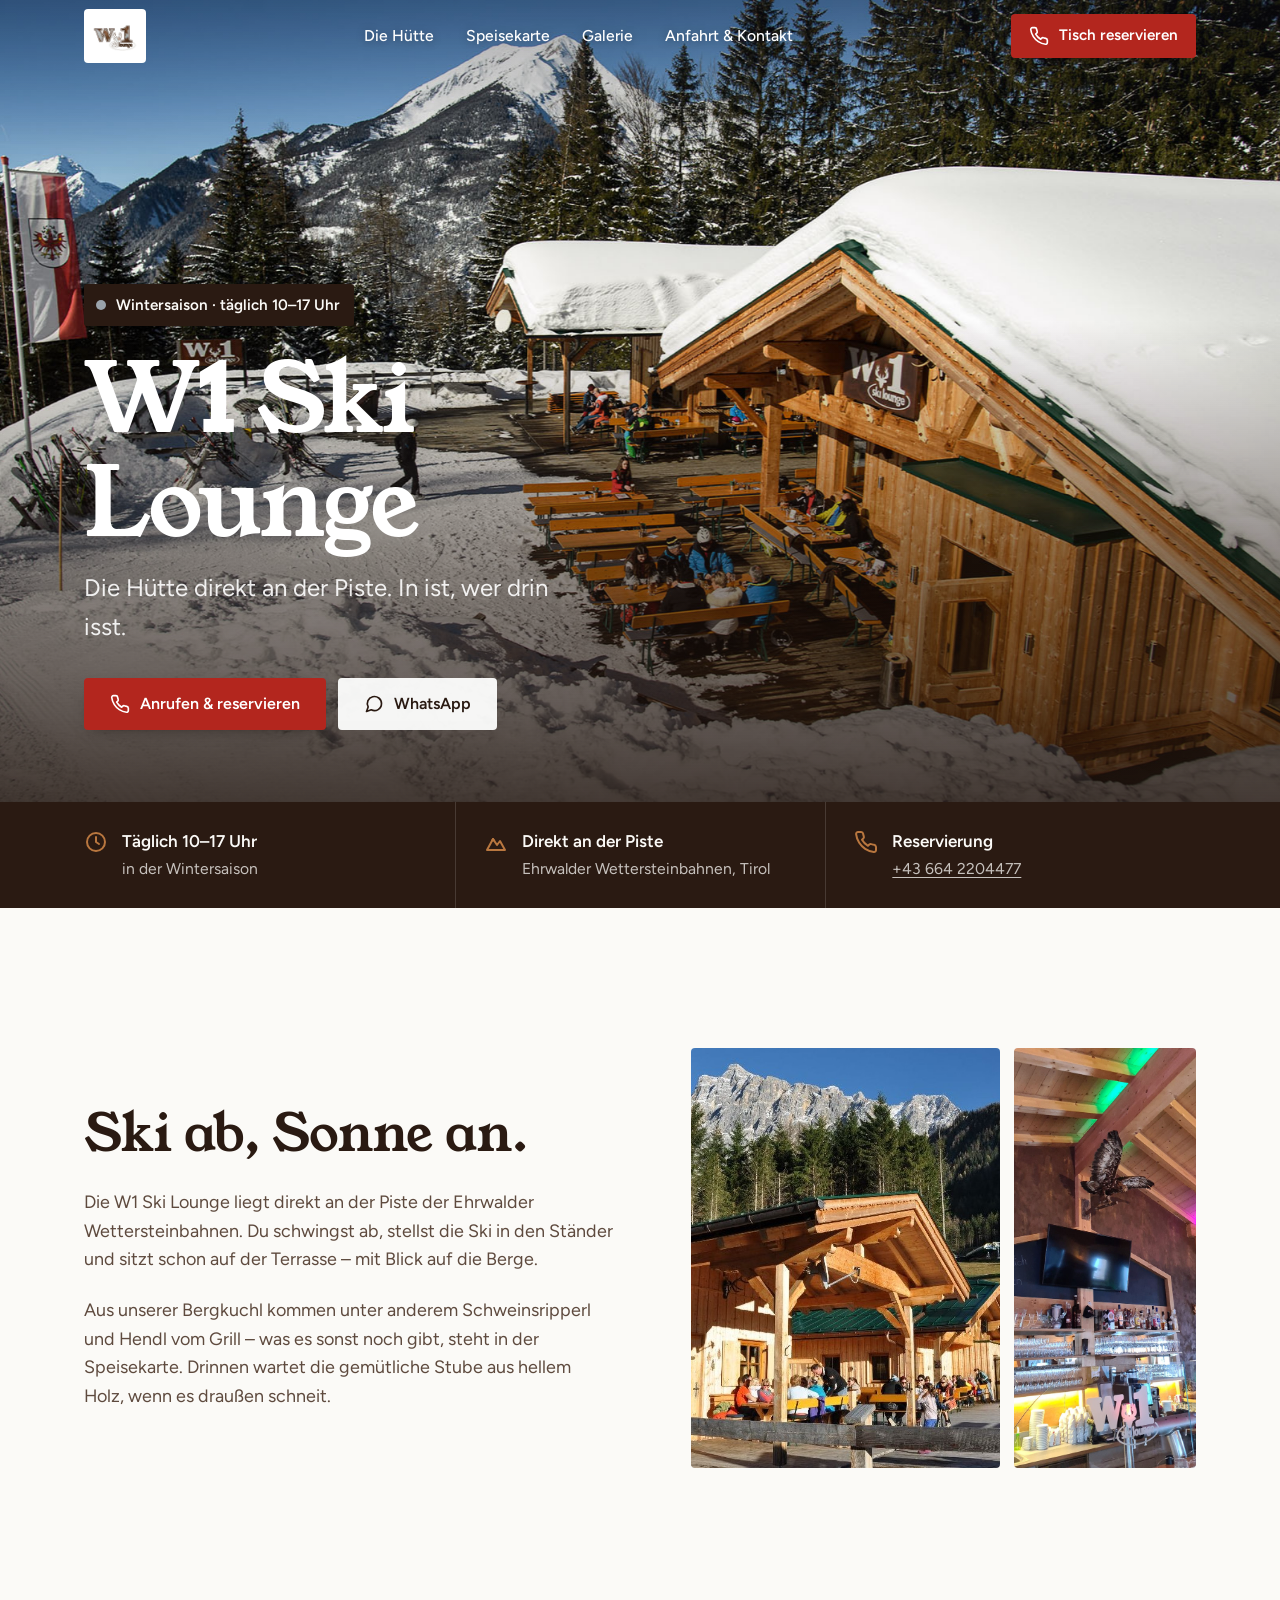
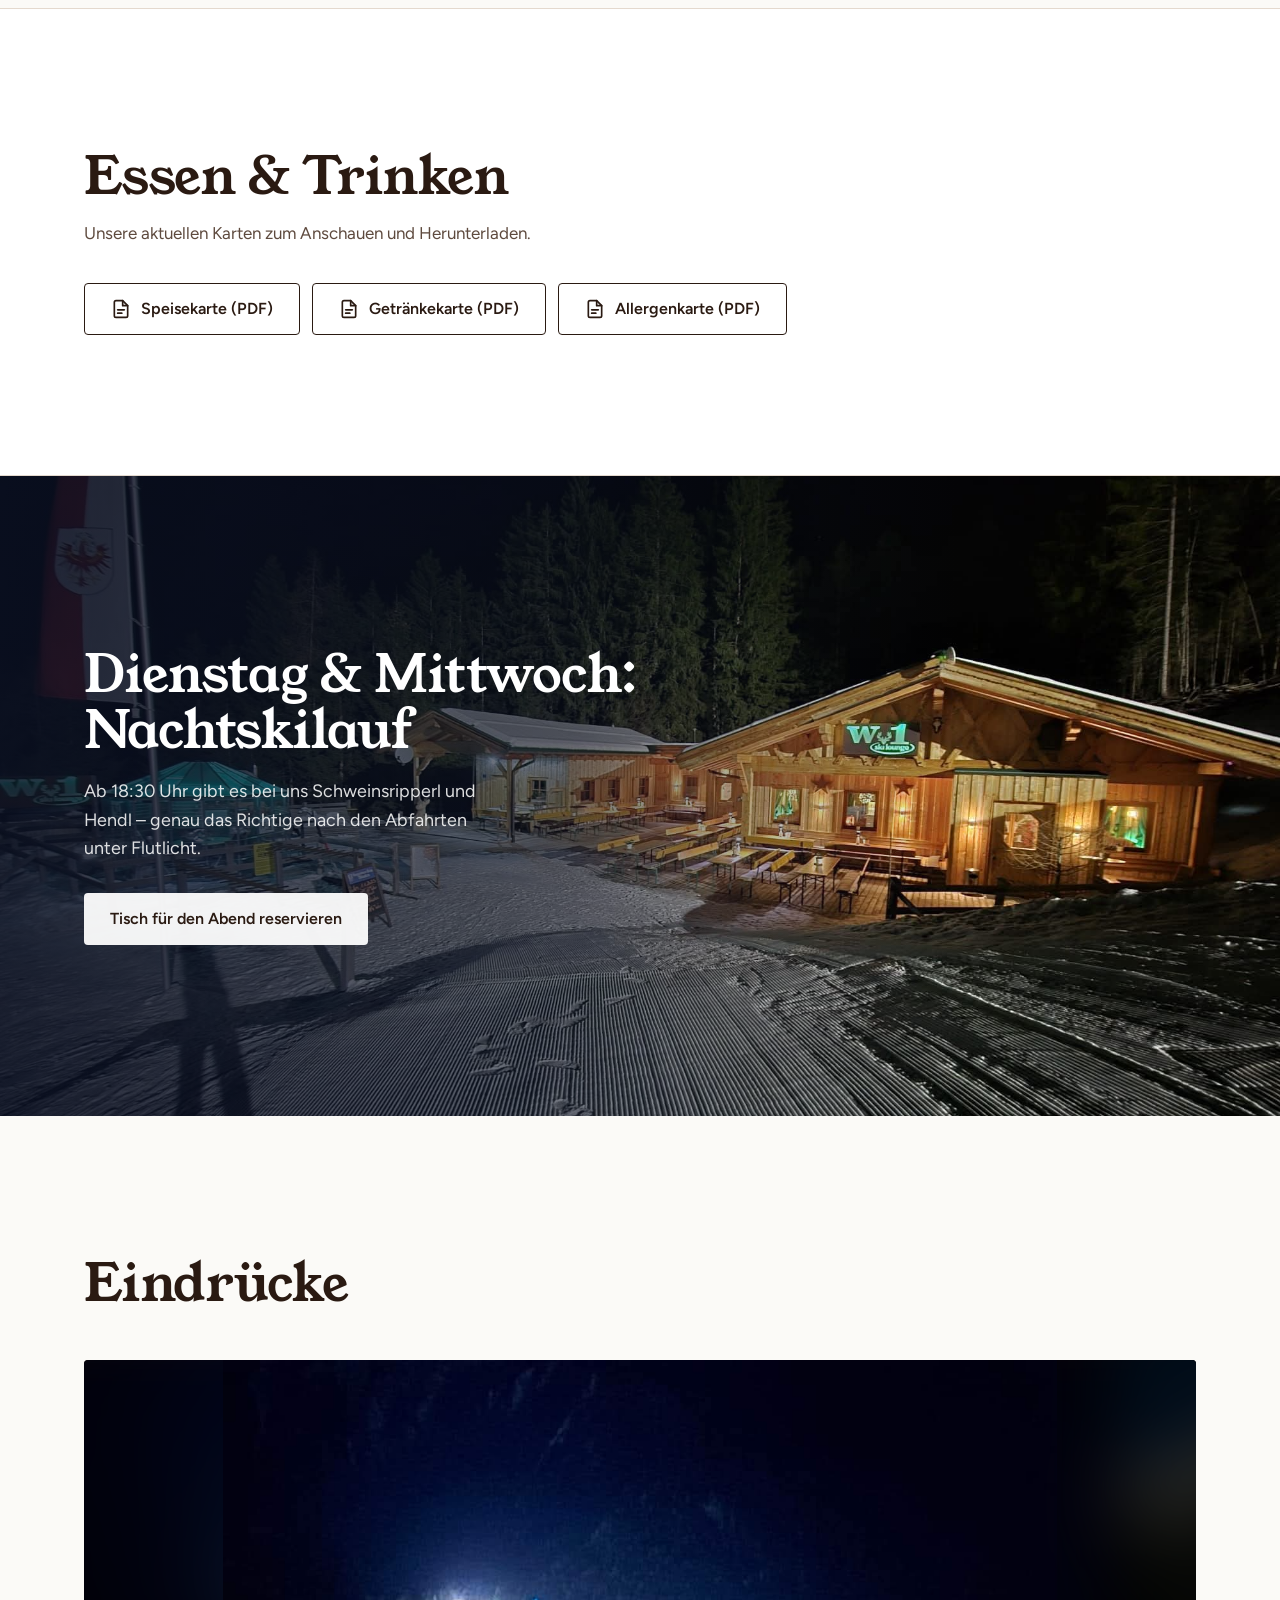
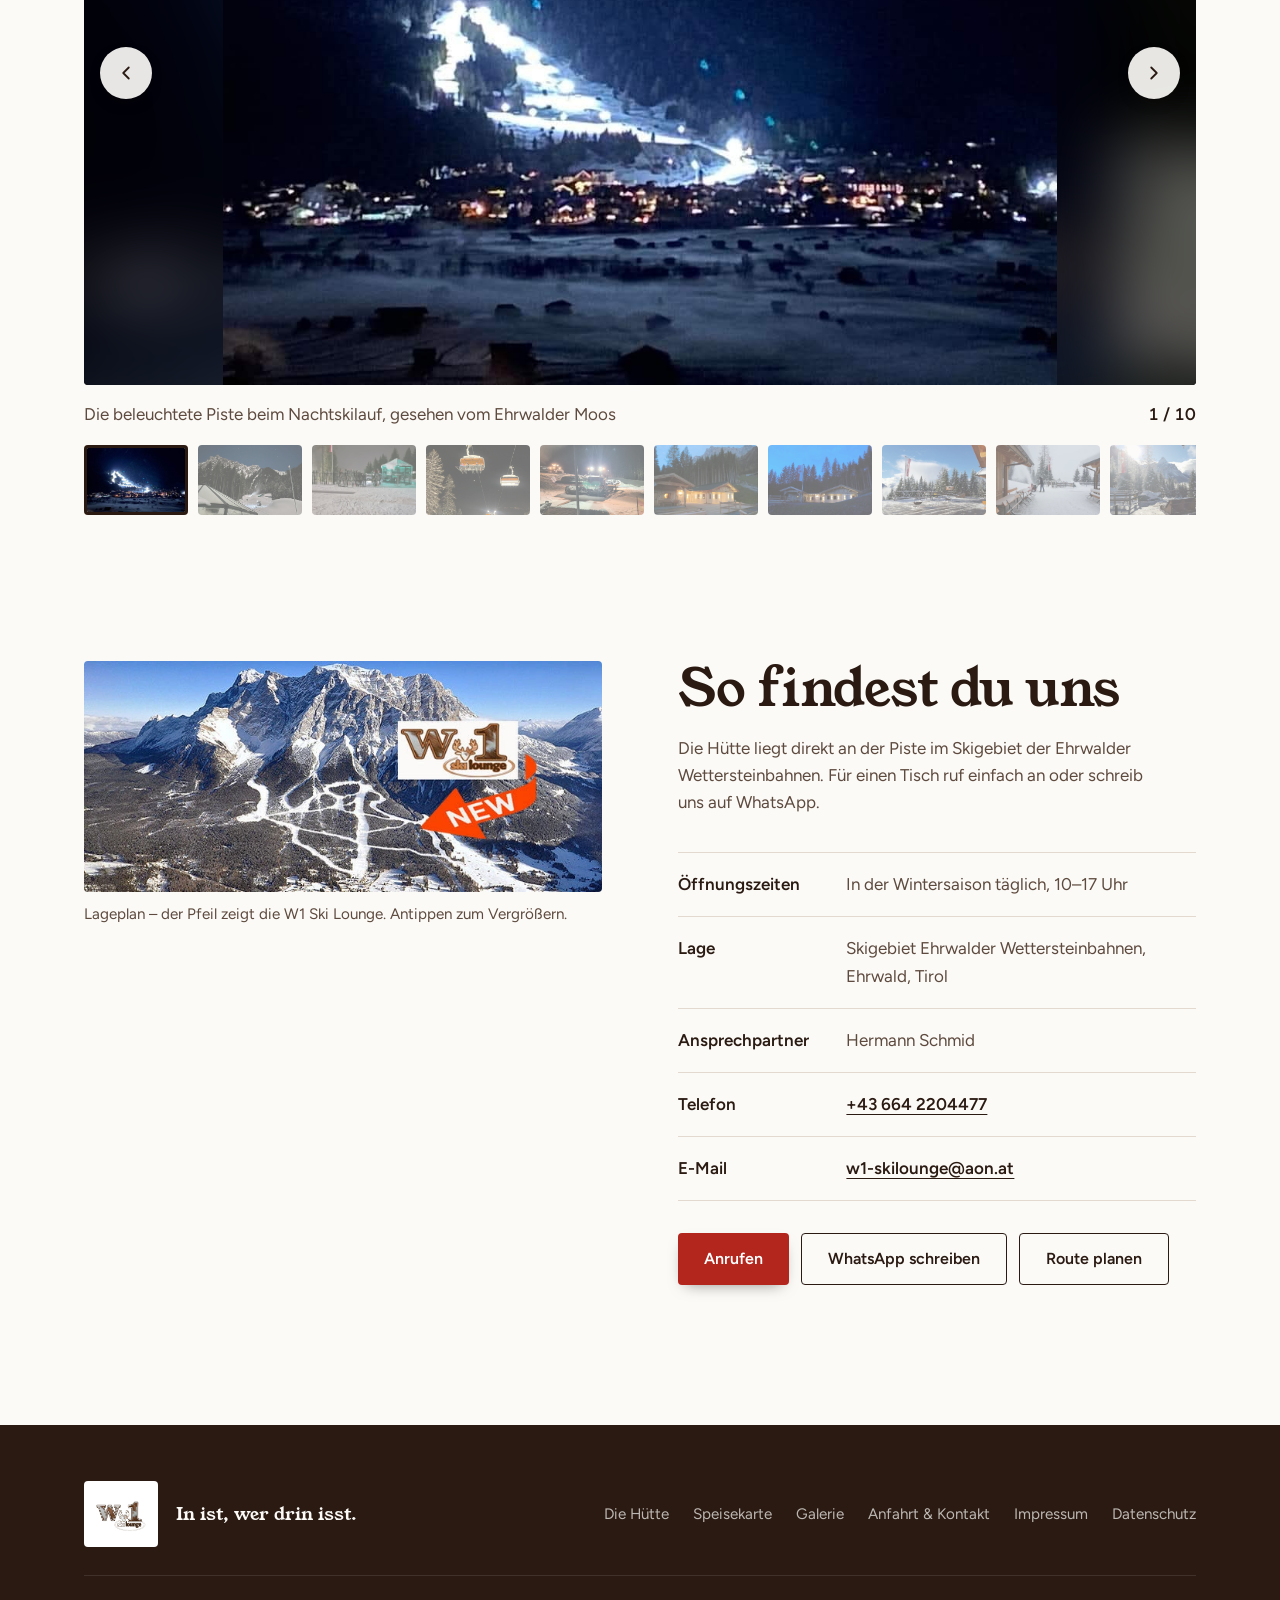
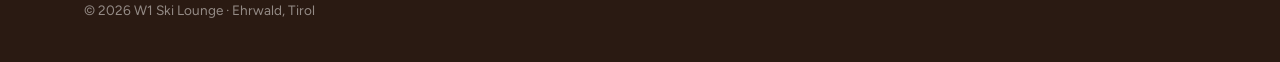
==== w1-website/index.html @ 82560c15 "Add files via upload" ====
<!DOCTYPE html>
<html lang="de">
<head>
  <meta charset="UTF-8" />
  <meta name="viewport" content="width=device-width, initial-scale=1.0" />
  <title>W1 Ski Lounge – die Hütte an der Piste</title>
  <link rel="stylesheet" href="fonts.css" />
  <meta name="description" content="W1 Ski Lounge an den Ehrwalder Wettersteinbahnen: Tiroler Hüttenküche direkt an der Piste. In der Wintersaison täglich 10–17 Uhr. Reservierung unter +43 664 2204477." />
  <meta name="theme-color" content="#2a1a12" />
  <link rel="canonical" href="https://w1-ehrwald.at/" />
  <meta property="og:type" content="website" />
  <meta property="og:url" content="https://w1-ehrwald.at/" />
  <meta property="og:title" content="W1 Ski Lounge – die Hütte an der Piste" />
  <meta property="og:description" content="Tiroler Hüttenküche direkt an der Piste der Ehrwalder Wettersteinbahnen. Reservierung: +43 664 2204477." />
  <meta property="og:image" content="https://w1-ehrwald.at/img/huette-piste.jpg" />


  <style>
    *, *::before, *::after { box-sizing: border-box; margin: 0; padding: 0; }

    :root {
      --snow:   #fbfaf7;
      --paper:  #ffffff;
      --ink:    #2a1a12;
      --ink-2:  #5e4a3e;
      --wood:   #b9773f;
      --wood-l: #ead9c6;
      --rule:   #e4d9ce;
      --red:    #b3261e;
      --red-d:  #8e1c16;
      --night:  #14213d;

      --serif: 'Young Serif', Georgia, serif;
      --sans:  'Figtree', system-ui, sans-serif;

      --gutter: clamp(20px, 5vw, 64px);
      --max: 1240px;
      --nav-h: 72px;
      --facts-h: 98px;
      --ease: cubic-bezier(0.16, 1, 0.3, 1);
    }

    html { scroll-behavior: smooth; scroll-padding-top: var(--nav-h); }
    @media (prefers-reduced-motion: reduce) { html { scroll-behavior: auto; } }

    body {
      font-family: var(--sans);
      font-size: 1.0625rem;
      line-height: 1.6;
      color: var(--ink);
      background: var(--snow);
      -webkit-font-smoothing: antialiased;
    }

    ::selection { background: var(--wood-l); color: var(--ink); }
    :focus-visible { outline: 3px solid var(--wood); outline-offset: 3px; border-radius: 2px; }
    html { scrollbar-color: var(--wood) var(--snow); }
    img { display: block; max-width: 100%; }
    a { color: inherit; text-underline-offset: 0.22em; text-decoration-thickness: 1px; }

    .wrap { max-width: var(--max); margin: 0 auto; padding: 0 var(--gutter); }

    h1, h2, h3 { font-family: var(--serif); font-weight: 400; line-height: 1.08; text-wrap: balance; }
    h2 { font-size: clamp(2rem, 4.4vw, 3.25rem); letter-spacing: -0.01em; }
    h3 { font-size: 1.35rem; }

    .one { font-family: "Arvo", var(--serif); font-weight: 700; letter-spacing: -0.02em; }

    /* ── Buttons ── */
    .btn {
      display: inline-flex; align-items: center; justify-content: center; gap: 10px;
      min-height: 52px; padding: 0 26px;
      font: 600 1rem/1 var(--sans);
      text-decoration: none; border-radius: 4px;
      transition: background-color .2s, color .2s, box-shadow .2s, transform .2s var(--ease);
    }
    .btn svg { width: 20px; height: 20px; flex-shrink: 0; }
    .btn:active { transform: translateY(1px); }
    .btn-red { background: var(--red); color: #fff; box-shadow: 0 6px 16px -8px rgba(20, 12, 8, .55); }
    .btn-red:hover { background: var(--red-d); }
    .btn-light { background: rgba(255,255,255,.94); color: var(--ink); }
    .btn-light:hover { background: #fff; }
    .btn-line { border: 1.5px solid var(--ink); color: var(--ink); }
    .btn-line:hover { background: var(--ink); color: var(--snow); }

    /* ── Nav ── */
    .nav {
      position: fixed; inset: 0 0 auto 0; z-index: 50;
      height: var(--nav-h);
      display: flex; align-items: center;
      transition: background-color .3s, box-shadow .3s;
    }
    .nav .wrap { width: 100%; display: flex; align-items: center; justify-content: space-between; gap: 24px; }
    .nav-logo { display: flex; align-items: center; background: #fff; border-radius: 4px; padding: 4px 8px; }
    .nav-logo img { height: 46px; width: auto; }
    .nav-links { display: flex; gap: 32px; list-style: none; }
    .nav-links a {
      color: #fff; text-decoration: none; font-weight: 500; font-size: .98rem;
      text-shadow: 0 1px 8px rgba(0,0,0,.35);
    }
    .nav-links a:hover { text-decoration: underline; }
    .nav .btn { min-height: 44px; padding: 0 18px; font-size: .95rem; }
    .nav.solid { background: var(--snow); box-shadow: 0 1px 0 var(--rule), 0 6px 20px -14px rgba(42,26,18,.35); }
    .nav.solid .nav-links a { color: var(--ink); text-shadow: none; }
    .nav.menu-open { background: var(--snow); }

    .nav-toggle {
      display: none; min-height: 44px; padding: 0 16px; border-radius: 4px;
      font: 600 .95rem/1 var(--sans); cursor: pointer;
      background: var(--snow); color: var(--ink); border: 1.5px solid var(--ink);
    }
    .nav-panel {
      position: fixed; inset: var(--nav-h) 0 auto 0; z-index: 49;
      background: var(--snow); box-shadow: 0 1px 0 var(--rule), 0 16px 30px -18px rgba(42,26,18,.4);
    }
    .nav-panel[hidden] { display: none; }
    .nav-panel ul { list-style: none; padding: 8px var(--gutter) 16px; }
    .nav-panel a { display: block; padding: 14px 0; border-bottom: 1px solid var(--rule); font-family: var(--serif); font-size: 1.35rem; text-decoration: none; }
    .nav-panel li:last-child a { border-bottom: 0; }

    /* ── Hero ── */
    .hero {
      position: relative; min-height: calc(100svh - var(--facts-h));
      display: flex; align-items: flex-end;
      color: #fff; overflow: hidden; background: #3a3530;
      padding-top: calc(var(--nav-h) + 32px);
    }
    .hero-img {
      position: absolute; inset: 0; width: 100%; height: 100%;
      object-fit: cover; object-position: 62% 40%;
      animation: settle 2.4s var(--ease) both;
    }
    @keyframes settle { from { transform: scale(1.06); } to { transform: scale(1); } }
    .hero::after {
      content: ""; position: absolute; inset: 0; z-index: 1;
      background: linear-gradient(to top, rgba(28,16,10,.82) 0%, rgba(28,16,10,.45) 32%, rgba(28,16,10,0) 60%),
                  linear-gradient(to bottom, rgba(20,20,30,.35), rgba(20,20,30,0) 22%);
    }
    .hero-body { position: relative; z-index: 2; width: 100%; padding-bottom: clamp(40px, 8vh, 88px); }
    .status {
      display: inline-flex; align-items: center; gap: 10px;
      padding: 9px 14px 9px 12px; border-radius: 3px;
      background: var(--ink); color: var(--snow);
      font-weight: 600; font-size: .95rem; margin-bottom: 22px;
    }
    .status .dot { width: 10px; height: 10px; border-radius: 50%; background: #9aa3ab; }
    .status.open .dot { background: #4ad07a; box-shadow: 0 0 0 4px rgba(74,208,122,.25); }
    .hero h1 { font-size: clamp(3.2rem, 9.5vw, 6rem); letter-spacing: -0.02em; max-width: 11ch; }
    .hero-claim { font-size: clamp(1.15rem, 2.2vw, 1.5rem); margin-top: 14px; color: rgba(255,255,255,.9); max-width: 34ch; }
    .hero-actions { display: flex; flex-wrap: wrap; gap: 12px; margin-top: 32px; }

    /* ── Fakten-Leiste ── */
    .facts { background: var(--ink); color: var(--snow); }
    .facts .wrap { display: grid; grid-template-columns: repeat(3, 1fr); }
    .fact { padding: 26px 28px 26px 0; display: flex; gap: 14px; align-items: flex-start; }
    .fact + .fact { padding-left: 28px; border-left: 1px solid rgba(255,255,255,.14); }
    .fact svg { width: 24px; height: 24px; flex-shrink: 0; margin-top: 2px; color: var(--wood); }
    .fact strong { display: block; font-weight: 600; }
    .fact span, .fact a { color: rgba(251,250,247,.75); font-size: .98rem; }
    .fact a:hover { color: #fff; }

    /* ── Sections ── */
    section.block { padding: clamp(80px, 11vw, 140px) 0; }

    .intro { display: grid; grid-template-columns: 1.05fr 1fr; gap: clamp(40px, 6vw, 96px); align-items: center; }
    .intro-text p { margin-top: 22px; color: var(--ink-2); max-width: 52ch; font-size: 1.12rem; }
    .intro-text p:first-of-type { margin-top: 26px; }
    .intro-photos { display: grid; grid-template-columns: 1.7fr 1fr; gap: 14px; }
    .intro-photos img { width: 100%; height: 100%; aspect-ratio: auto; min-height: 420px; object-fit: cover; border-radius: 4px; }

    /* ── Speisekarte ── */
    .menu { background: var(--paper); border-block: 1px solid var(--rule); }
    .menu-head { display: flex; justify-content: space-between; align-items: end; gap: 32px; flex-wrap: wrap; }
    .menu-head p { color: var(--ink-2); max-width: 46ch; margin-top: 14px;  text-wrap: pretty; }
    .menu-cards { list-style: none; display: flex; flex-wrap: wrap; gap: 12px; margin-top: 36px; }

    /* ── Abend-Band ── */
    .evening { position: relative; color: #fff; background: var(--night); overflow: hidden; }
    .evening img { position: absolute; inset: 0; width: 100%; height: 100%; object-fit: cover; object-position: 70% 42%; }
    .evening::after { content: ""; position: absolute; inset: 0; background: linear-gradient(90deg, rgba(10,16,34,.86) 0%, rgba(10,16,34,.55) 45%, rgba(10,16,34,0) 75%); }
    .evening .wrap { position: relative; z-index: 2; min-height: min(78vh, 640px); display: flex; flex-direction: column; justify-content: center; }
    .evening h2 { max-width: 18ch; }
    .evening p { margin-top: 18px; max-width: 38ch; color: rgba(255,255,255,.86); font-size: 1.12rem; }
    .evening .btn { margin-top: 30px; align-self: flex-start; }

    /* ── Galerie: Bildbetrachter zum Durchschauen ── */
    .viewer { margin-top: 48px; }
    .v-stage {
      position: relative; background: var(--ink); border-radius: 4px; overflow: hidden;
      aspect-ratio: 16 / 9;
    }
    .v-track {
      display: flex; height: 100%; overflow-x: auto; overflow-y: hidden;
      scroll-snap-type: x mandatory; scrollbar-width: none;
      overscroll-behavior-x: contain;
    }
    .v-track::-webkit-scrollbar { display: none; }
    .v-slide { flex: 0 0 100%; height: 100%; scroll-snap-align: center; position: relative; }
    .v-slide button { display: block; width: 100%; height: 100%; border: 0; padding: 0; background: none; cursor: zoom-in; }
    .v-slide img { width: 100%; height: 100%; object-fit: contain; }
    .v-slide .v-fill { position: absolute; inset: 0; width: 100%; height: 100%; object-fit: cover; filter: blur(28px) brightness(.55); transform: scale(1.15); }
    .v-slide button img { position: relative; }
    .v-nav {
      position: absolute; top: 50%; transform: translateY(-50%); z-index: 2;
      width: 52px; height: 52px; border-radius: 50%; border: 0; cursor: pointer;
      display: grid; place-items: center; background: rgba(251,250,247,.92); color: var(--ink);
      box-shadow: 0 6px 16px -8px rgba(20,12,8,.55); transition: background-color .2s, opacity .2s;
    }
    .v-nav:hover { background: #fff; }
    .v-nav svg { width: 22px; height: 22px; }
    .v-prev { left: 16px; } .v-next { right: 16px; }
    .v-bar { display: flex; justify-content: space-between; align-items: baseline; gap: 20px; margin-top: 16px; }
    .v-cap { color: var(--ink-2); }
    .v-count { font-weight: 600; font-variant-numeric: tabular-nums; white-space: nowrap; }
    .v-thumbs {
      display: flex; gap: 10px; margin-top: 16px; overflow-x: auto; padding-bottom: 6px;
      scroll-snap-type: x proximity; scrollbar-width: thin;
    }
    .v-thumbs button {
      flex: 0 0 auto; width: 104px; height: 70px; padding: 0; border: 0; border-radius: 4px; overflow: hidden;
      cursor: pointer; background: var(--wood-l); opacity: .55; outline-offset: 2px;
      scroll-snap-align: start; transition: opacity .2s;
    }
    .v-thumbs button:hover { opacity: .85; }
    .v-thumbs button[aria-current="true"] { opacity: 1; box-shadow: inset 0 0 0 3px var(--ink); }
    .v-thumbs img { width: 100%; height: 100%; object-fit: cover; }
    .v-thumbs button[aria-current="true"] img { padding: 3px; border-radius: 4px; }

    dialog.lightbox {
      margin: auto; border: 0; padding: 0; background: transparent;
      max-width: min(92vw, 1400px); max-height: 90vh;
    }
    dialog.lightbox::backdrop { background: rgba(20,12,8,.9); }
    dialog.lightbox img { max-width: min(92vw, 1400px); max-height: 82vh; width: auto; height: auto; border-radius: 4px; }
    dialog.lightbox figcaption { color: rgba(255,255,255,.8); margin-top: 10px; text-align: center; }
    .lb-close, .lb-nav {
      position: fixed; z-index: 2; border: 0; cursor: pointer;
      width: 52px; height: 52px; border-radius: 50%;
      background: rgba(255,255,255,.12); color: #fff;
      display: grid; place-items: center;
    }
    .lb-close:hover, .lb-nav:hover { background: rgba(255,255,255,.24); }
    .lb-close { top: 20px; right: 20px; }
    .lb-prev { left: 20px; top: 50%; transform: translateY(-50%); }
    .lb-next { right: 20px; top: 50%; transform: translateY(-50%); }
    .lb-close svg, .lb-nav svg { width: 22px; height: 22px; }

    /* ── Anfahrt & Kontakt ── */
    .visit { display: grid; grid-template-columns: 1fr 1fr; gap: clamp(40px, 6vw, 96px); align-items: start; }
    .map { display: block; border-radius: 4px; overflow: hidden; cursor: zoom-in; }
    .map img { width: 100%; height: auto; aspect-ratio: 670 / 300; object-fit: cover; object-position: top; transition: transform .8s var(--ease); }
    .map:hover img { transform: scale(1.03); }
    .map-cap { margin-top: 10px; color: var(--ink-2); font-size: .95rem; }
    .visit h2 + p { margin-top: 18px; color: var(--ink-2); max-width: 44ch; }
    .info { margin-top: 36px; display: grid; gap: 0; }
    .info-row { display: grid; grid-template-columns: 9.5rem 1fr; gap: 16px; padding: 18px 0; border-top: 1px solid var(--rule); }
    .info-row:last-child { border-bottom: 1px solid var(--rule); }
    .info-row dt { font-weight: 600; }
    .info-row dd { color: var(--ink-2); }
    .info-row dd a { color: var(--ink); font-weight: 600; }
    .visit .actions { display: flex; flex-wrap: wrap; gap: 12px; margin-top: 32px; }

    /* ── Footer ── */
    footer { background: var(--ink); color: rgba(251,250,247,.7); padding: 56px 0 40px; }
    footer .wrap { display: flex; justify-content: space-between; align-items: center; gap: 28px; flex-wrap: wrap; }
    .foot-brand { display: flex; align-items: center; gap: 18px; }
    .foot-brand .logo-chip { background: #fff; border-radius: 4px; padding: 6px 10px; }
    .foot-brand img { height: 54px; width: auto; }
    .foot-brand em { font-family: var(--serif); font-style: normal; color: var(--snow); font-size: 1.15rem; }
    .foot-links { display: flex; gap: 24px; list-style: none; flex-wrap: wrap; font-size: .95rem; }
    .foot-links a { color: rgba(251,250,247,.7); text-decoration: none; }
    .foot-links a:hover { color: #fff; text-decoration: underline; }
    .foot-copy { width: 100%; font-size: .85rem; color: rgba(251,250,247,.5); padding-top: 24px; border-top: 1px solid rgba(255,255,255,.1); }

    /* ── Mobile Reservierungsleiste ── */
    .callbar { display: none; }

    /* ── Responsive ── */
    @media (max-width: 960px) {
      .nav-links { display: none; }
      .nav-toggle { display: inline-flex; align-items: center; }
      .nav .btn { margin-left: auto; }
      .nav .wrap { gap: 12px; }
      :root { --facts-h: 0px; }
      .facts .wrap { grid-template-columns: 1fr; }
      .fact, .fact + .fact { padding: 18px 0; border-left: 0; }
      .fact + .fact { border-top: 1px solid rgba(255,255,255,.14); }
      .intro, .visit { grid-template-columns: 1fr; }
      .visit-photo { order: 2; }
    }
    @media (max-width: 720px) {
      body { padding-bottom: 76px; }
      :root { --nav-h: 64px; --facts-h: 0px; }
      .nav-logo img { height: 38px; }
      .nav .btn { display: none; }
      .hero-actions { display: none; }
      .menu-cards .btn { width: 100%; }
      .menu-cards li { flex: 1 1 100%; }
      .hero-body { padding-bottom: 104px; }
      .intro-photos img { min-height: 260px; }
      .v-stage { aspect-ratio: 4 / 5; }
      .v-nav { width: 44px; height: 44px; }
      .v-prev { left: 10px; } .v-next { right: 10px; }
      .v-bar { flex-direction: column; gap: 4px; }
      .v-thumbs button { width: 76px; height: 54px; }
      .info-row { grid-template-columns: 1fr; gap: 2px; }
      .evening::after { background: linear-gradient(to top, rgba(10,16,34,.9) 0%, rgba(10,16,34,.5) 60%, rgba(10,16,34,.2) 100%); }
      .evening .wrap { justify-content: flex-end; padding-block: 56px; min-height: 560px; }
      .lb-prev, .lb-next { top: auto; bottom: 20px; transform: none; }
      .callbar {
        display: grid; grid-template-columns: 1fr 1fr; gap: 8px;
        position: fixed; inset: auto 0 0 0; z-index: 60;
        padding: 10px 12px calc(10px + env(safe-area-inset-bottom));
        background: rgba(251,250,247,.97);
        box-shadow: 0 -1px 0 var(--rule), 0 -8px 24px -12px rgba(42,26,18,.3);
      }
      .callbar .btn { min-height: 54px; padding: 0 12px; }
    }

    @media (prefers-reduced-motion: reduce) {
      .hero-img { animation: none; }
      .v-track { scroll-behavior: auto; }
    }
  </style>
</head>
<body>

  <!-- Navigation -->
  <header class="nav" id="nav">
    <div class="wrap">
      <a href="#top" class="nav-logo" aria-label="W1 Ski Lounge – zum Seitenanfang">
        <img src="img/logo.jpg" alt="W1 Ski Lounge" width="400" height="400" />
      </a>
      <ul class="nav-links">
        <li><a href="#huette">Die Hütte</a></li>
        <li><a href="#speisekarte">Speisekarte</a></li>
        <li><a href="#galerie">Galerie</a></li>
        <li><a href="#anfahrt">Anfahrt &amp; Kontakt</a></li>
      </ul>
      <a href="tel:+436642204477" class="btn btn-red">
        <svg viewBox="0 0 24 24" fill="none" stroke="currentColor" stroke-width="2" stroke-linecap="round" stroke-linejoin="round" aria-hidden="true"><path d="M22 16.9v3a2 2 0 0 1-2.2 2 19.8 19.8 0 0 1-8.6-3.1 19.5 19.5 0 0 1-6-6A19.8 19.8 0 0 1 2.1 4.2 2 2 0 0 1 4.1 2h3a2 2 0 0 1 2 1.7c.1.9.4 1.8.7 2.7a2 2 0 0 1-.5 2.1L8 9.8a16 16 0 0 0 6 6l1.3-1.3a2 2 0 0 1 2.1-.4c.9.3 1.8.6 2.7.7a2 2 0 0 1 1.7 2z"/></svg>
        Tisch reservieren
      </a>
      <button class="nav-toggle" type="button" aria-expanded="false" aria-controls="nav-panel">Menü</button>
    </div>
  <div class="nav-panel" id="nav-panel" hidden>
    <ul>
      <li><a href="#huette">Die Hütte</a></li>
      <li><a href="#speisekarte">Speisekarte</a></li>
      <li><a href="speisekarte.pdf" data-karte="speisekarte" target="_blank" rel="noopener">Speisekarte als PDF</a></li>
      <li><a href="#galerie">Galerie</a></li>
      <li><a href="#anfahrt">Anfahrt &amp; Kontakt</a></li>
    </ul>
  </div>
  </header>

  <main id="top">

    <!-- Hero -->
    <section class="hero" aria-label="Willkommen">
      <img class="hero-img" src="img/huette-piste.jpg" alt="Die W1 Ski Lounge im Schnee: Holzhütte mit voller Sonnenterrasse direkt an der Piste, dahinter verschneite Berge" width="2000" height="1000" fetchpriority="high" />
      <div class="hero-body">
        <div class="wrap">
          <p class="status" id="status" aria-live="polite"><span class="dot"></span><span id="status-text">Wintersaison · täglich 10–17 Uhr</span></p>
          <h1>W<span class="one">1</span> Ski Lounge</h1>
          <p class="hero-claim">Die Hütte direkt an der Piste. In ist, wer drin isst.</p>
          <div class="hero-actions">
            <a href="tel:+436642204477" class="btn btn-red">
              <svg viewBox="0 0 24 24" fill="none" stroke="currentColor" stroke-width="2" stroke-linecap="round" stroke-linejoin="round" aria-hidden="true"><path d="M22 16.9v3a2 2 0 0 1-2.2 2 19.8 19.8 0 0 1-8.6-3.1 19.5 19.5 0 0 1-6-6A19.8 19.8 0 0 1 2.1 4.2 2 2 0 0 1 4.1 2h3a2 2 0 0 1 2 1.7c.1.9.4 1.8.7 2.7a2 2 0 0 1-.5 2.1L8 9.8a16 16 0 0 0 6 6l1.3-1.3a2 2 0 0 1 2.1-.4c.9.3 1.8.6 2.7.7a2 2 0 0 1 1.7 2z"/></svg>
              Anrufen &amp; reservieren
            </a>
            <a href="https://wa.me/436642204477" class="btn btn-light" target="_blank" rel="noopener">
              <svg viewBox="0 0 24 24" fill="none" stroke="currentColor" stroke-width="2" stroke-linecap="round" stroke-linejoin="round" aria-hidden="true"><path d="M21 11.5a8.4 8.4 0 0 1-12.3 7.5L3 21l2-5.5A8.5 8.5 0 1 1 21 11.5z"/></svg>
              WhatsApp
            </a>
          </div>
        </div>
      </div>
    </section>

    <!-- Fakten -->
    <div class="facts">
      <div class="wrap">
        <div class="fact">
          <svg viewBox="0 0 24 24" fill="none" stroke="currentColor" stroke-width="2" stroke-linecap="round" stroke-linejoin="round" aria-hidden="true"><circle cx="12" cy="12" r="9"/><path d="M12 7v5l3 2"/></svg>
          <div><strong>Täglich 10–17 Uhr</strong><span>in der Wintersaison</span></div>
        </div>
        <div class="fact">
          <svg viewBox="0 0 24 24" fill="none" stroke="currentColor" stroke-width="2" stroke-linecap="round" stroke-linejoin="round" aria-hidden="true"><path d="m3 20 6-11 4 6 3-4 5 9z"/><path d="M8.2 10.5 9 9l1.2 1.8"/></svg>
          <div><strong>Direkt an der Piste</strong><span>Ehrwalder Wettersteinbahnen, Tirol</span></div>
        </div>
        <div class="fact">
          <svg viewBox="0 0 24 24" fill="none" stroke="currentColor" stroke-width="2" stroke-linecap="round" stroke-linejoin="round" aria-hidden="true"><path d="M22 16.9v3a2 2 0 0 1-2.2 2 19.8 19.8 0 0 1-8.6-3.1 19.5 19.5 0 0 1-6-6A19.8 19.8 0 0 1 2.1 4.2 2 2 0 0 1 4.1 2h3a2 2 0 0 1 2 1.7c.1.9.4 1.8.7 2.7a2 2 0 0 1-.5 2.1L8 9.8a16 16 0 0 0 6 6l1.3-1.3a2 2 0 0 1 2.1-.4c.9.3 1.8.6 2.7.7a2 2 0 0 1 1.7 2z"/></svg>
          <div><strong>Reservierung</strong><a href="tel:+436642204477">+43 664 2204477</a></div>
        </div>
      </div>
    </div>
    </div>

    <!-- Die Hütte -->
    <section class="block" id="huette">
      <div class="wrap intro">
        <div class="intro-text">
          <h2>Ski ab, Sonne an.</h2>
          <p>Die W1 Ski Lounge liegt direkt an der Piste der Ehrwalder Wettersteinbahnen. Du schwingst ab, stellst die Ski in den Ständer und sitzt schon auf der Terrasse – mit Blick auf die Berge.</p>
          <p>Aus unserer Bergkuchl kommen unter anderem Schweinsripperl und Hendl vom Grill – was es sonst noch gibt, steht in der Speisekarte. Drinnen wartet die gemütliche Stube aus hellem Holz, wenn es draußen schneit.</p>
        </div>
        <div class="intro-photos">
          <img src="img/tag.jpg" alt="Gäste auf der Sonnenterrasse der W1 Ski Lounge, im Hintergrund die Felswände des Wettersteingebirges" loading="lazy" width="1052" height="696" />
          <img src="img/adler.jpg" alt="Die Bar der W1 Ski Lounge mit Holzdecke und Steinadler" loading="lazy" width="670" height="1191" />
        </div>
      </div>
    </section>

    <!-- Speisekarte -->
    <section class="block menu" id="speisekarte">
      <div class="wrap">
        <div class="menu-head">
          <div>
            <h2>Essen &amp; Trinken</h2>
            <p>Unsere aktuellen Karten zum Anschauen und Herunterladen.</p>
          </div>
        </div>
        <ul class="menu-cards">
          <li>
            <a href="speisekarte.pdf" data-karte="speisekarte" class="btn btn-line" target="_blank" rel="noopener">
              <svg viewBox="0 0 24 24" fill="none" stroke="currentColor" stroke-width="2" stroke-linecap="round" stroke-linejoin="round" aria-hidden="true"><path d="M14 2H6a2 2 0 0 0-2 2v16a2 2 0 0 0 2 2h12a2 2 0 0 0 2-2V8z"/><path d="M14 2v6h6"/><path d="M8 13h8"/><path d="M8 17h5"/></svg>
              Speisekarte (PDF)
            </a>
          </li>
          <li>
            <a href="getraenkekarte.pdf" data-karte="getraenkekarte" class="btn btn-line" target="_blank" rel="noopener">
              <svg viewBox="0 0 24 24" fill="none" stroke="currentColor" stroke-width="2" stroke-linecap="round" stroke-linejoin="round" aria-hidden="true"><path d="M14 2H6a2 2 0 0 0-2 2v16a2 2 0 0 0 2 2h12a2 2 0 0 0 2-2V8z"/><path d="M14 2v6h6"/><path d="M8 13h8"/><path d="M8 17h5"/></svg>
              Getränkekarte (PDF)
            </a>
          </li>
          <li>
            <a href="allergenkarte.pdf" data-karte="allergenkarte" class="btn btn-line" target="_blank" rel="noopener">
              <svg viewBox="0 0 24 24" fill="none" stroke="currentColor" stroke-width="2" stroke-linecap="round" stroke-linejoin="round" aria-hidden="true"><path d="M14 2H6a2 2 0 0 0-2 2v16a2 2 0 0 0 2 2h12a2 2 0 0 0 2-2V8z"/><path d="M14 2v6h6"/><path d="M8 13h8"/><path d="M8 17h5"/></svg>
              Allergenkarte (PDF)
            </a>
          </li>
        </ul>
      </div>
    </section>

    <!-- Abend -->
    <section class="evening" aria-labelledby="abend-title">
      <img src="img/nacht-zufahrt.jpg" alt="Die beleuchtete W1 Ski Lounge am Abend, davor die frisch präparierte Piste" loading="lazy" width="2000" height="1500" />
      <div class="wrap">
        <h2 id="abend-title">Dienstag &amp; Mittwoch: Nachtskilauf</h2>
        <p>Ab 18:30 Uhr gibt es bei uns Schweinsripperl und Hendl – genau das Richtige nach den Abfahrten unter Flutlicht.</p>
        <a href="tel:+436642204477" class="btn btn-light">Tisch für den Abend reservieren</a>
      </div>
    </section>

    <!-- Galerie -->
    <section class="block" id="galerie">
      <div class="wrap">
        <h2>Eindrücke</h2>
        <div class="viewer" id="viewer" role="region" aria-roledescription="Bildergalerie" aria-label="Eindrücke von der W1 Ski Lounge">
          <div class="v-stage">
            <div class="v-track" id="v-track" tabindex="0" aria-live="polite">
              <figure class="v-slide"><img class="v-fill" src="img/nacht-ehrwalder-moos.jpg" alt="" aria-hidden="true" loading="lazy" /><button type="button" aria-label="Bild vergrößern"><img src="img/nacht-ehrwalder-moos.jpg" alt="Die beleuchtete Piste beim Nachtskilauf, gesehen vom Ehrwalder Moos" loading="lazy" /></button></figure>
              <figure class="v-slide"><img class="v-fill" src="img/nacht-sterne.jpg" alt="" aria-hidden="true" loading="lazy" /><button type="button" aria-label="Bild vergrößern"><img src="img/nacht-sterne.jpg" alt="Sternenhimmel über dem Wettersteingebirge, vorne das W1-Glashaus" loading="lazy" /></button></figure>
              <figure class="v-slide"><img class="v-fill" src="img/nacht-skistaender.jpg" alt="" aria-hidden="true" loading="lazy" /><button type="button" aria-label="Bild vergrößern"><img src="img/nacht-skistaender.jpg" alt="Volle Skiständer und das beleuchtete W1-Glashaus am Abend" loading="lazy" /></button></figure>
              <figure class="v-slide"><img class="v-fill" src="img/nacht-lift.jpg" alt="" aria-hidden="true" loading="lazy" /><button type="button" aria-label="Bild vergrößern"><img src="img/nacht-lift.jpg" alt="Mit dem Lift der Wettersteinbahnen über die beleuchtete Piste" loading="lazy" /></button></figure>
              <figure class="v-slide"><img class="v-fill" src="img/nacht-pistenraupe.jpg" alt="" aria-hidden="true" loading="lazy" /><button type="button" aria-label="Bild vergrößern"><img src="img/nacht-pistenraupe.jpg" alt="Pistenraupen präparieren am Abend die Piste vor der Hütte" loading="lazy" /></button></figure>
              <figure class="v-slide"><img class="v-fill" src="img/abend.jpg" alt="" aria-hidden="true" loading="lazy" /><button type="button" aria-label="Bild vergrößern"><img src="img/abend.jpg" alt="Die beleuchtete Hütte zur blauen Stunde vor den Felswänden" loading="lazy" /></button></figure>
              <figure class="v-slide"><img class="v-fill" src="img/abend2.jpg" alt="" aria-hidden="true" loading="lazy" /><button type="button" aria-label="Bild vergrößern"><img src="img/abend2.jpg" alt="Die Hütte zur blauen Stunde mit Tiroler Flagge" loading="lazy" /></button></figure>
              <figure class="v-slide"><img class="v-fill" src="img/frost.jpg" alt="" aria-hidden="true" loading="lazy" /><button type="button" aria-label="Bild vergrößern"><img src="img/frost.jpg" alt="Frisch verschneite Terrasse mit Tiroler Flagge und W1-Schild" loading="lazy" /></button></figure>
              <figure class="v-slide"><img class="v-fill" src="img/schneefraese.jpg" alt="" aria-hidden="true" loading="lazy" /><button type="button" aria-label="Bild vergrößern"><img src="img/schneefraese.jpg" alt="Neuschnee: die Terrasse wird freigefräst" loading="lazy" /></button></figure>
              <figure class="v-slide"><img class="v-fill" src="img/liegen.jpg" alt="" aria-hidden="true" loading="lazy" /><button type="button" aria-label="Bild vergrößern"><img src="img/liegen.jpg" alt="Liegestühle vor verschneiten Bergen in der Wintersonne" loading="lazy" /></button></figure>
            </div>
            <button class="v-nav v-prev" type="button" aria-label="Vorheriges Bild"><svg viewBox="0 0 24 24" fill="none" stroke="currentColor" stroke-width="2" stroke-linecap="round" stroke-linejoin="round" aria-hidden="true"><path d="m15 18-6-6 6-6"/></svg></button>
            <button class="v-nav v-next" type="button" aria-label="Nächstes Bild"><svg viewBox="0 0 24 24" fill="none" stroke="currentColor" stroke-width="2" stroke-linecap="round" stroke-linejoin="round" aria-hidden="true"><path d="m9 18 6-6-6-6"/></svg></button>
          </div>
          <div class="v-bar"><p class="v-cap" id="v-cap"></p><p class="v-count" id="v-count"></p></div>
          <div class="v-thumbs" id="v-thumbs" aria-label="Bildauswahl"></div>
        </div>
      </div>
    </section>

    <!-- Anfahrt & Kontakt -->
    <section class="block" id="anfahrt" style="padding-top: 0;">
      <div class="wrap visit">
        <div class="visit-photo">
          <a class="map" href="img/lageplan.webp" target="_blank" rel="noopener">
            <img src="img/lageplan.webp" alt="Lageplan: Pistenpanorama der Ehrwalder Wettersteinbahnen unter der Zugspitze, ein Pfeil markiert die Lage der W1 Ski Lounge an der Piste" loading="lazy" width="670" height="606" />
          </a>
          <p class="map-cap">Lageplan – der Pfeil zeigt die W1 Ski Lounge. Antippen zum Vergrößern.</p>
        </div>
        <div>
          <h2>So findest du uns</h2>
          <p>Die Hütte liegt direkt an der Piste im Skigebiet der Ehrwalder Wettersteinbahnen. Für einen Tisch ruf einfach an oder schreib uns auf WhatsApp.</p>
          <dl class="info">
            <div class="info-row"><dt>Öffnungszeiten</dt><dd>In der Wintersaison täglich, 10–17 Uhr</dd></div>
            <div class="info-row"><dt>Lage</dt><dd>Skigebiet Ehrwalder Wettersteinbahnen, Ehrwald, Tirol</dd></div>
            <div class="info-row"><dt>Ansprechpartner</dt><dd>Hermann Schmid</dd></div>
            <div class="info-row"><dt>Telefon</dt><dd><a href="tel:+436642204477">+43 664 2204477</a></dd></div>
            <div class="info-row"><dt>E-Mail</dt><dd><a href="mailto:w1-skilounge@aon.at">w1-skilounge@aon.at</a></dd></div>
          </dl>
          <div class="actions">
            <a href="tel:+436642204477" class="btn btn-red">Anrufen</a>
            <a href="https://wa.me/436642204477" class="btn btn-line" target="_blank" rel="noopener">WhatsApp schreiben</a>
            <a href="https://www.google.com/maps/search/?api=1&amp;query=W1+Ski+Lounge+Ehrwald" class="btn btn-line" target="_blank" rel="noopener">Route planen</a>
          </div>
        </div>
      </div>
    </section>

  </main>

  <footer>
    <div class="wrap">
      <div class="foot-brand">
        <span class="logo-chip"><img src="img/logo.jpg" alt="W1 Ski Lounge" /></span>
        <em>In ist, wer drin isst.</em>
      </div>
      <ul class="foot-links">
        <li><a href="#huette">Die Hütte</a></li>
        <li><a href="#speisekarte">Speisekarte</a></li>
        <li><a href="#galerie">Galerie</a></li>
        <li><a href="#anfahrt">Anfahrt &amp; Kontakt</a></li>
        <li><a href="impressum.html">Impressum</a></li>
        <li><a href="datenschutz.html">Datenschutz</a></li>
      </ul>
      <p class="foot-copy">© <span id="year">2026</span> W1 Ski Lounge · Ehrwald, Tirol</p>
    </div>
  </footer>

  <!-- Mobile: Reservierung immer einen Tipp entfernt -->
  <nav class="callbar" aria-label="Reservieren">
    <a href="tel:+436642204477" class="btn btn-red">
      <svg viewBox="0 0 24 24" fill="none" stroke="currentColor" stroke-width="2" stroke-linecap="round" stroke-linejoin="round" aria-hidden="true"><path d="M22 16.9v3a2 2 0 0 1-2.2 2 19.8 19.8 0 0 1-8.6-3.1 19.5 19.5 0 0 1-6-6A19.8 19.8 0 0 1 2.1 4.2 2 2 0 0 1 4.1 2h3a2 2 0 0 1 2 1.7c.1.9.4 1.8.7 2.7a2 2 0 0 1-.5 2.1L8 9.8a16 16 0 0 0 6 6l1.3-1.3a2 2 0 0 1 2.1-.4c.9.3 1.8.6 2.7.7a2 2 0 0 1 1.7 2z"/></svg>
      Anrufen
    </a>
    <a href="https://wa.me/436642204477" class="btn btn-line" target="_blank" rel="noopener">
      <svg viewBox="0 0 24 24" fill="none" stroke="currentColor" stroke-width="2" stroke-linecap="round" stroke-linejoin="round" aria-hidden="true"><path d="M21 11.5a8.4 8.4 0 0 1-12.3 7.5L3 21l2-5.5A8.5 8.5 0 1 1 21 11.5z"/></svg>
      WhatsApp
    </a>
  </nav>

  <!-- Lightbox -->
  <dialog class="lightbox" id="lightbox" aria-label="Bild vergrößert">
    <button class="lb-close" type="button" aria-label="Schließen">
      <svg viewBox="0 0 24 24" fill="none" stroke="currentColor" stroke-width="2" stroke-linecap="round" aria-hidden="true"><path d="M18 6 6 18M6 6l12 12"/></svg>
    </button>
    <button class="lb-nav lb-prev" type="button" aria-label="Vorheriges Bild">
      <svg viewBox="0 0 24 24" fill="none" stroke="currentColor" stroke-width="2" stroke-linecap="round" stroke-linejoin="round" aria-hidden="true"><path d="m15 18-6-6 6-6"/></svg>
    </button>
    <button class="lb-nav lb-next" type="button" aria-label="Nächstes Bild">
      <svg viewBox="0 0 24 24" fill="none" stroke="currentColor" stroke-width="2" stroke-linecap="round" stroke-linejoin="round" aria-hidden="true"><path d="m9 18 6-6-6-6"/></svg>
    </button>
    <figure id="lb-fig"><figcaption id="lb-cap"></figcaption></figure>
  </dialog>

  <script>
    // Live-Status: in der Wintersaison täglich 10–17 Uhr (Zeitzone Tirol)
    // Saisondaten eintragen, z. B. { start: "2026-12-05", end: "2027-04-06" }.
    // Solange keine Daten eingetragen sind, zeigt die Seite keinen Live-Status.
    const SAISON = null;
    (function () {
      const el = document.getElementById('status');
      const txt = document.getElementById('status-text');
      function update() {
        const today = new Intl.DateTimeFormat("sv-SE", { timeZone: "Europe/Vienna" }).format(new Date());
        if (!SAISON) { el.classList.remove("open"); txt.textContent = "Wintersaison · täglich 10–17 Uhr"; return; }
        if (today < SAISON.start || today > SAISON.end) { el.classList.remove("open"); txt.textContent = "Außerhalb der Saison · wir freuen uns auf den Winter"; return; }
        const parts = new Intl.DateTimeFormat('de-AT', { timeZone: 'Europe/Vienna', hour: 'numeric', minute: 'numeric', hourCycle: 'h23' }).formatToParts(new Date());
        const h = +parts.find(p => p.type === 'hour').value;
        const m = +parts.find(p => p.type === 'minute').value;
        const mins = h * 60 + m;
        const wd = new Intl.DateTimeFormat("en-US", { timeZone: "Europe/Vienna", weekday: "short" }).format(new Date());
        const night = wd === "Tue" || wd === "Wed";
        const open = mins >= 600 && mins < 1020;
        el.classList.toggle("open", open);
        if (mins >= 600 && mins < 1020) txt.textContent = "Jetzt geöffnet · bis 17 Uhr";
        else if (mins < 600) txt.textContent = "Heute ab 10 Uhr geöffnet";
        else if (night) txt.textContent = "Heute Nachtskilauf ab 18:30 Uhr";
        else txt.textContent = "Geschlossen · morgen ab 10 Uhr";
      }
      update();
      setInterval(update, 60000);
      document.getElementById('year').textContent = new Date().getFullYear();
    })();

    // Navigation wird beim Scrollen hell
    (function () {
      const nav = document.getElementById("nav");
      const onScroll = () => nav.classList.toggle("solid", window.scrollY > 40);
      onScroll();
      window.addEventListener('scroll', onScroll, { passive: true });
    })();

    // Mobiles Menü
    (function () {
      const btn = document.querySelector(".nav-toggle");
      const panel = document.getElementById("nav-panel");
      const nav = document.getElementById("nav");
      function set(open) {
        panel.hidden = !open;
        btn.setAttribute("aria-expanded", open);
        btn.textContent = open ? "Schließen" : "Menü";
        nav.classList.toggle("menu-open", open);
      }
      btn.addEventListener("click", () => set(panel.hidden));
      panel.addEventListener("click", e => { if (e.target.closest("a")) set(false); });
      document.addEventListener("keydown", e => { if (e.key === "Escape") set(false); });
    })();

    // Inhalte aus dem Admin-Bereich (Decap CMS): content/galerie.json und content/karten.json.
    // Fehlen die Dateien, bleiben die Bilder und Links im HTML als Rückfall stehen.
    const esc = s => String(s == null ? '' : s).replace(/[&<>"']/g, c => ({ '&': '&amp;', '<': '&lt;', '>': '&gt;', '"': '&quot;', "'": '&#39;' }[c]));
    const loadJSON = url => fetch(url, { cache: 'no-cache' }).then(r => r.ok ? r.json() : null).catch(() => null);

    loadJSON('content/karten.json').then(k => {
      if (!k) return;
      document.querySelectorAll('[data-karte]').forEach(a => {
        const v = k[a.dataset.karte];
        if (v) a.setAttribute('href', String(v).replace(/^\//, ''));
      });
    });

    loadJSON('content/galerie.json').then(g => {
      const list = g && Array.isArray(g.bilder) ? g.bilder.filter(b => b && b.bild) : [];
      if (list.length) {
        document.getElementById('v-track').innerHTML = list.map(b => {
          const src = esc(String(b.bild).replace(/^\//, ''));
          return '<figure class="v-slide"><img class="v-fill" src="' + src + '" alt="" aria-hidden="true" loading="lazy" />' +
            '<button type="button" aria-label="Bild vergrößern"><img src="' + src + '" alt="' + esc(b.text) + '" loading="lazy" /></button></figure>';
        }).join('');
      }
      initViewer();
    });

    // Galerie: Bildbetrachter mit Wischen, Pfeilen, Vorschaubildern und Vergrößern
    function initViewer() {
      const track = document.getElementById('v-track');
      const slides = [...track.querySelectorAll('.v-slide')];
      const pics = slides.map(s => s.querySelector('button img'));
      const cap = document.getElementById('v-cap');
      const count = document.getElementById('v-count');
      const thumbs = document.getElementById('v-thumbs');
      const viewer = document.getElementById('viewer');
      const smooth = () => matchMedia('(prefers-reduced-motion: reduce)').matches ? 'instant' : 'smooth';
      let cur = 0;
      const tbtns = pics.map((p, n) => {
        const b = document.createElement('button');
        b.type = 'button';
        b.setAttribute('aria-label', 'Bild ' + (n + 1) + ': ' + p.alt);
        const t = new Image();
        t.src = p.getAttribute('src'); t.alt = ''; t.loading = 'lazy';
        b.append(t);
        b.addEventListener('click', () => go(n));
        thumbs.append(b);
        return b;
      });
      function mark(n) {
        cur = n;
        cap.textContent = pics[n].alt;
        count.textContent = (n + 1) + ' / ' + pics.length;
        tbtns.forEach((b, k) => b.setAttribute('aria-current', k === n ? 'true' : 'false'));
        const tb = tbtns[n];
        thumbs.scrollTo({ left: tb.offsetLeft - thumbs.clientWidth / 2 + tb.clientWidth / 2, behavior: smooth() });
      }
      function go(n) {
        n = (n + pics.length) % pics.length;
        target = n;
        clearTimeout(go.t); go.t = setTimeout(() => { target = -1; }, 1200);
        track.scrollTo({ left: slides[n].offsetLeft, behavior: smooth() });
        mark(n);
      }
      // Welches Bild gerade sichtbar ist (Wischen, Trackpad, Tastatur)
      let target = -1;
      const io = new IntersectionObserver(entries => {
        entries.forEach(e => {
          if (!e.isIntersecting) return;
          const n = slides.indexOf(e.target);
          if (target !== -1 && n !== target) return;   // während eines Sprungs Zwischenbilder ignorieren
          target = -1;
          if (n !== cur) mark(n);
        });
      }, { root: track, threshold: 0.6 });
      slides.forEach(s => io.observe(s));
      // Rückfall, falls der Observer ausbleibt: nach dem Scrollen nachrechnen
      let st;
      track.addEventListener('scroll', () => {
        clearTimeout(st);
        st = setTimeout(() => {
          if (target !== -1) return;
          const n = Math.round(track.scrollLeft / track.clientWidth);
          if (n !== cur) mark(n);
        }, 150);
      }, { passive: true });
      viewer.querySelector('.v-prev').addEventListener('click', () => go(cur - 1));
      viewer.querySelector('.v-next').addEventListener('click', () => go(cur + 1));
      track.addEventListener('keydown', e => {
        if (e.key === 'ArrowLeft') { e.preventDefault(); go(cur - 1); }
        if (e.key === 'ArrowRight') { e.preventDefault(); go(cur + 1); }
      });
      mark(0);

      // Vergrößern (Lightbox), blättert durch dieselben Bilder
      const dlg = document.getElementById('lightbox');
      const img = new Image(); img.id = 'lb-img'; document.getElementById('lb-fig').prepend(img);
      const lcap = document.getElementById('lb-cap');
      let i = 0;
      function show(n) {
        i = (n + pics.length) % pics.length;
        img.src = pics[i].src; img.alt = pics[i].alt; lcap.textContent = pics[i].alt;
      }
      slides.forEach((s, n) => s.querySelector('button').addEventListener('click', () => { show(n); dlg.showModal(); }));
      dlg.addEventListener('close', () => go(i));
      dlg.querySelector('.lb-close').addEventListener('click', () => dlg.close());
      dlg.querySelector('.lb-prev').addEventListener('click', () => show(i - 1));
      dlg.querySelector('.lb-next').addEventListener('click', () => show(i + 1));
      dlg.addEventListener('click', e => { if (e.target === dlg) dlg.close(); });
      dlg.addEventListener('keydown', e => {
        if (e.key === 'ArrowLeft') show(i - 1);
        if (e.key === 'ArrowRight') show(i + 1);
      });
    }
  </script>
</body>
</html>
---- w1-website/fonts.css ----
/* latin-ext */
@font-face {
  font-family: 'Figtree';
  font-style: italic;
  font-weight: 400;
  font-display: swap;
  src: url("fonts/figtree-italic-latin-ext.woff2") format('woff2');
  unicode-range: U+0100-02BA, U+02BD-02C5, U+02C7-02CC, U+02CE-02D7, U+02DD-02FF, U+0304, U+0308, U+0329, U+1D00-1DBF, U+1E00-1E9F, U+1EF2-1EFF, U+2020, U+20A0-20AB, U+20AD-20C4, U+2113, U+2C60-2C7F, U+A720-A7FF;
}
/* latin */
@font-face {
  font-family: 'Figtree';
  font-style: italic;
  font-weight: 400;
  font-display: swap;
  src: url("fonts/figtree-italic-latin.woff2") format('woff2');
  unicode-range: U+0000-00FF, U+0131, U+0152-0153, U+02BB-02BC, U+02C6, U+02DA, U+02DC, U+0304, U+0308, U+0329, U+2000-206F, U+20AC, U+2122, U+2191, U+2193, U+2212, U+2215, U+FEFF, U+FFFD;
}
/* latin-ext */
@font-face {
  font-family: 'Figtree';
  font-style: normal;
  font-weight: 400;
  font-display: swap;
  src: url("fonts/figtree-normal-latin-ext.woff2") format('woff2');
  unicode-range: U+0100-02BA, U+02BD-02C5, U+02C7-02CC, U+02CE-02D7, U+02DD-02FF, U+0304, U+0308, U+0329, U+1D00-1DBF, U+1E00-1E9F, U+1EF2-1EFF, U+2020, U+20A0-20AB, U+20AD-20C4, U+2113, U+2C60-2C7F, U+A720-A7FF;
}
/* latin */
@font-face {
  font-family: 'Figtree';
  font-style: normal;
  font-weight: 400;
  font-display: swap;
  src: url("fonts/figtree-normal-latin.woff2") format('woff2');
  unicode-range: U+0000-00FF, U+0131, U+0152-0153, U+02BB-02BC, U+02C6, U+02DA, U+02DC, U+0304, U+0308, U+0329, U+2000-206F, U+20AC, U+2122, U+2191, U+2193, U+2212, U+2215, U+FEFF, U+FFFD;
}
/* latin-ext */
@font-face {
  font-family: 'Figtree';
  font-style: normal;
  font-weight: 500;
  font-display: swap;
  src: url("fonts/figtree-normal-latin-ext.woff2") format('woff2');
  unicode-range: U+0100-02BA, U+02BD-02C5, U+02C7-02CC, U+02CE-02D7, U+02DD-02FF, U+0304, U+0308, U+0329, U+1D00-1DBF, U+1E00-1E9F, U+1EF2-1EFF, U+2020, U+20A0-20AB, U+20AD-20C4, U+2113, U+2C60-2C7F, U+A720-A7FF;
}
/* latin */
@font-face {
  font-family: 'Figtree';
  font-style: normal;
  font-weight: 500;
  font-display: swap;
  src: url("fonts/figtree-normal-latin.woff2") format('woff2');
  unicode-range: U+0000-00FF, U+0131, U+0152-0153, U+02BB-02BC, U+02C6, U+02DA, U+02DC, U+0304, U+0308, U+0329, U+2000-206F, U+20AC, U+2122, U+2191, U+2193, U+2212, U+2215, U+FEFF, U+FFFD;
}
/* latin-ext */
@font-face {
  font-family: 'Figtree';
  font-style: normal;
  font-weight: 600;
  font-display: swap;
  src: url("fonts/figtree-normal-latin-ext.woff2") format('woff2');
  unicode-range: U+0100-02BA, U+02BD-02C5, U+02C7-02CC, U+02CE-02D7, U+02DD-02FF, U+0304, U+0308, U+0329, U+1D00-1DBF, U+1E00-1E9F, U+1EF2-1EFF, U+2020, U+20A0-20AB, U+20AD-20C4, U+2113, U+2C60-2C7F, U+A720-A7FF;
}
/* latin */
@font-face {
  font-family: 'Figtree';
  font-style: normal;
  font-weight: 600;
  font-display: swap;
  src: url("fonts/figtree-normal-latin.woff2") format('woff2');
  unicode-range: U+0000-00FF, U+0131, U+0152-0153, U+02BB-02BC, U+02C6, U+02DA, U+02DC, U+0304, U+0308, U+0329, U+2000-206F, U+20AC, U+2122, U+2191, U+2193, U+2212, U+2215, U+FEFF, U+FFFD;
}
/* latin-ext */
@font-face {
  font-family: 'Figtree';
  font-style: normal;
  font-weight: 700;
  font-display: swap;
  src: url("fonts/figtree-normal-latin-ext.woff2") format('woff2');
  unicode-range: U+0100-02BA, U+02BD-02C5, U+02C7-02CC, U+02CE-02D7, U+02DD-02FF, U+0304, U+0308, U+0329, U+1D00-1DBF, U+1E00-1E9F, U+1EF2-1EFF, U+2020, U+20A0-20AB, U+20AD-20C4, U+2113, U+2C60-2C7F, U+A720-A7FF;
}
/* latin */
@font-face {
  font-family: 'Figtree';
  font-style: normal;
  font-weight: 700;
  font-display: swap;
  src: url("fonts/figtree-normal-latin.woff2") format('woff2');
  unicode-range: U+0000-00FF, U+0131, U+0152-0153, U+02BB-02BC, U+02C6, U+02DA, U+02DC, U+0304, U+0308, U+0329, U+2000-206F, U+20AC, U+2122, U+2191, U+2193, U+2212, U+2215, U+FEFF, U+FFFD;
}
/* latin-ext */
@font-face {
  font-family: 'Young Serif';
  font-style: normal;
  font-weight: 400;
  font-display: swap;
  src: url("fonts/young-serif-normal-latin-ext.woff2") format('woff2');
  unicode-range: U+0100-02BA, U+02BD-02C5, U+02C7-02CC, U+02CE-02D7, U+02DD-02FF, U+0304, U+0308, U+0329, U+1D00-1DBF, U+1E00-1E9F, U+1EF2-1EFF, U+2020, U+20A0-20AB, U+20AD-20C4, U+2113, U+2C60-2C7F, U+A720-A7FF;
}
/* latin */
@font-face {
  font-family: 'Young Serif';
  font-style: normal;
  font-weight: 400;
  font-display: swap;
  src: url("fonts/young-serif-normal-latin.woff2") format('woff2');
  unicode-range: U+0000-00FF, U+0131, U+0152-0153, U+02BB-02BC, U+02C6, U+02DA, U+02DC, U+0304, U+0308, U+0329, U+2000-206F, U+20AC, U+2122, U+2191, U+2193, U+2212, U+2215, U+FEFF, U+FFFD;
}
/* subset */
@font-face {
  font-family: 'Arvo';
  font-style: normal;
  font-weight: 700;
  font-display: swap;
  src: url("fonts/arvo-normal-subset.woff2") format('woff2');
  unicode-range: U+31;
}
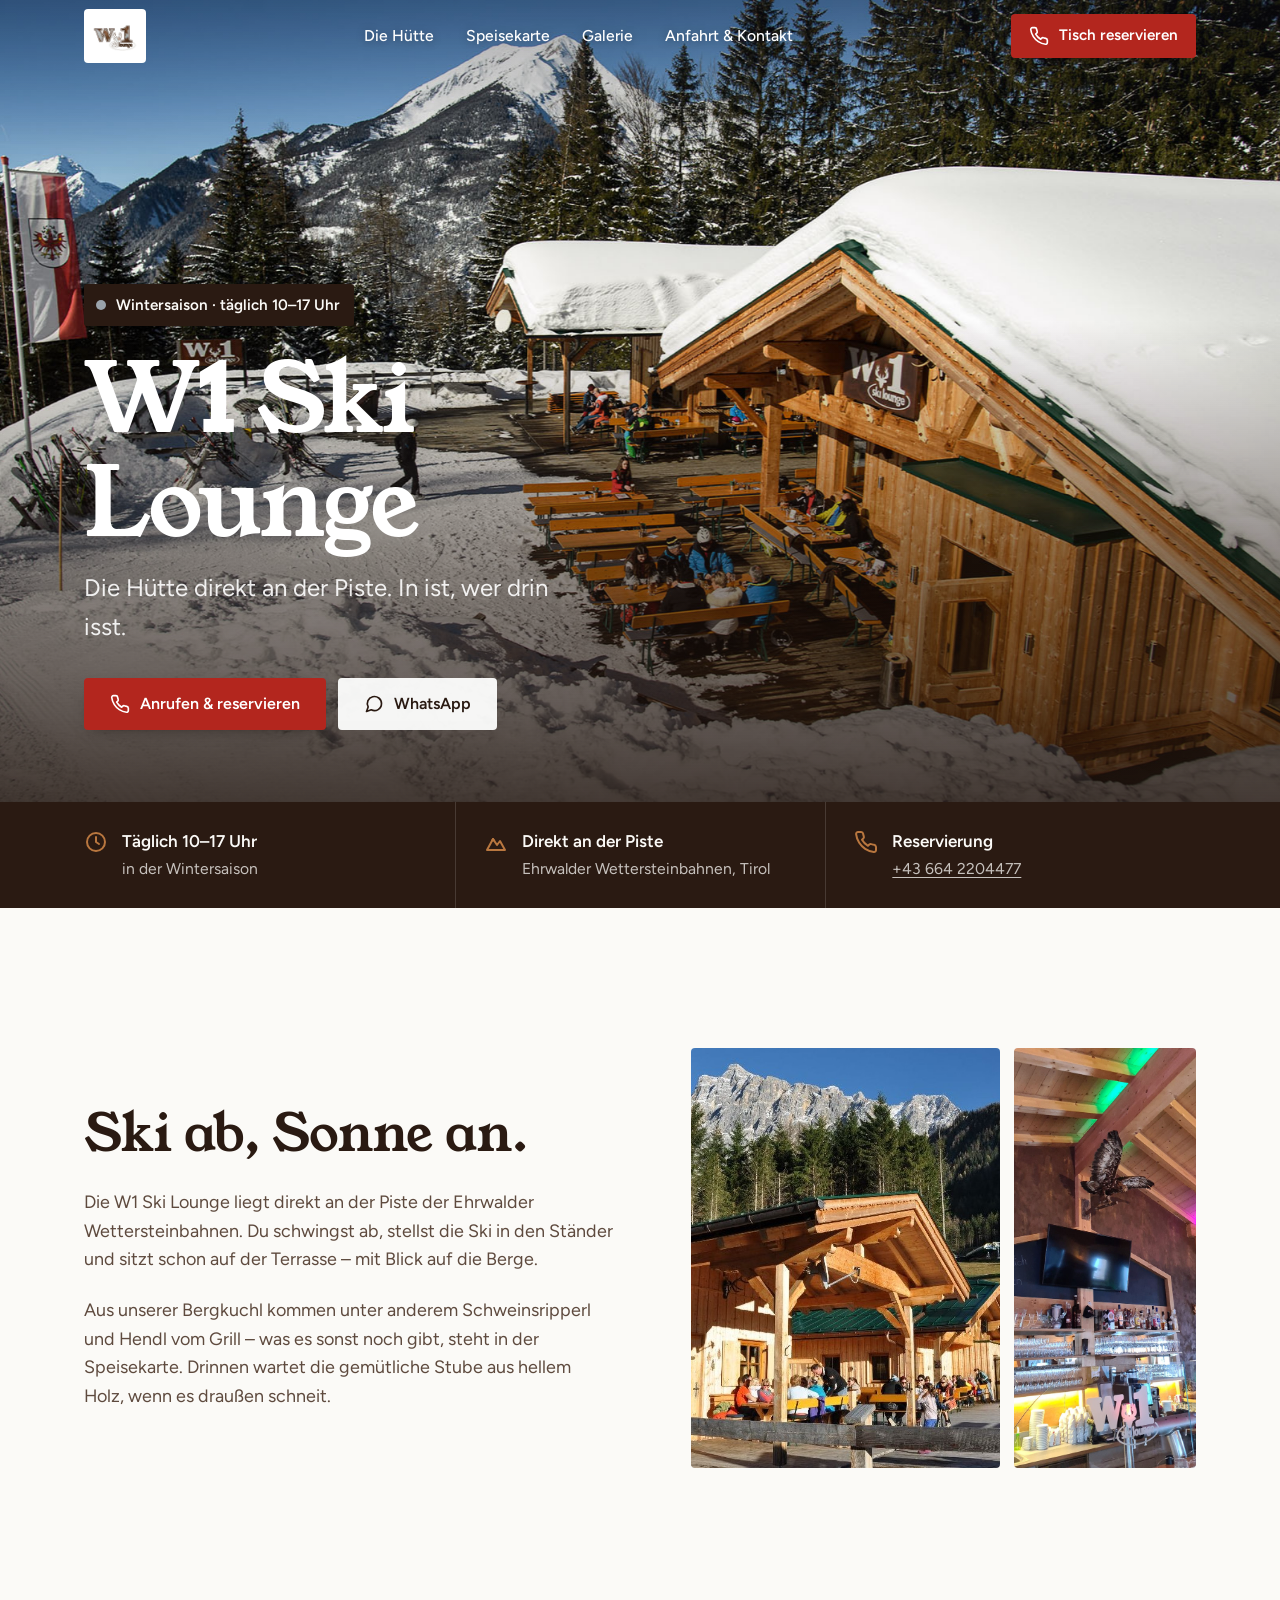
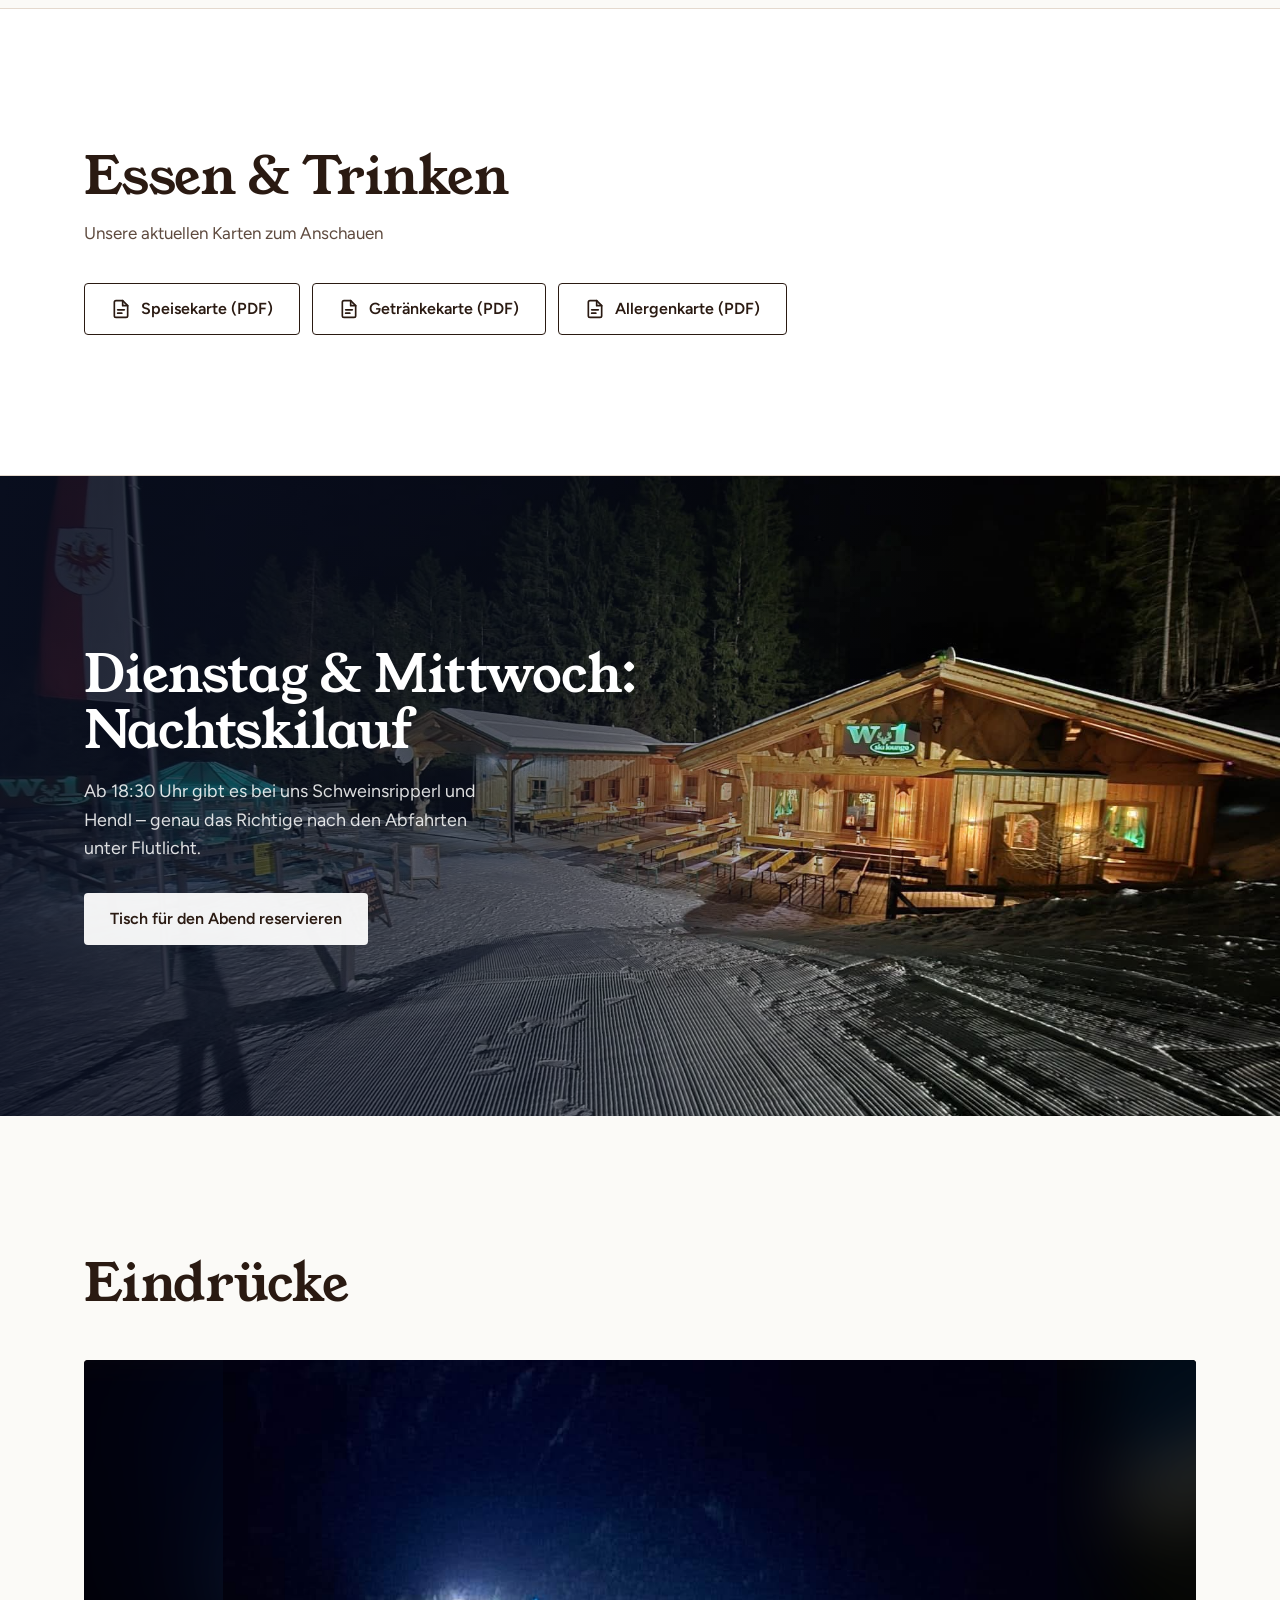
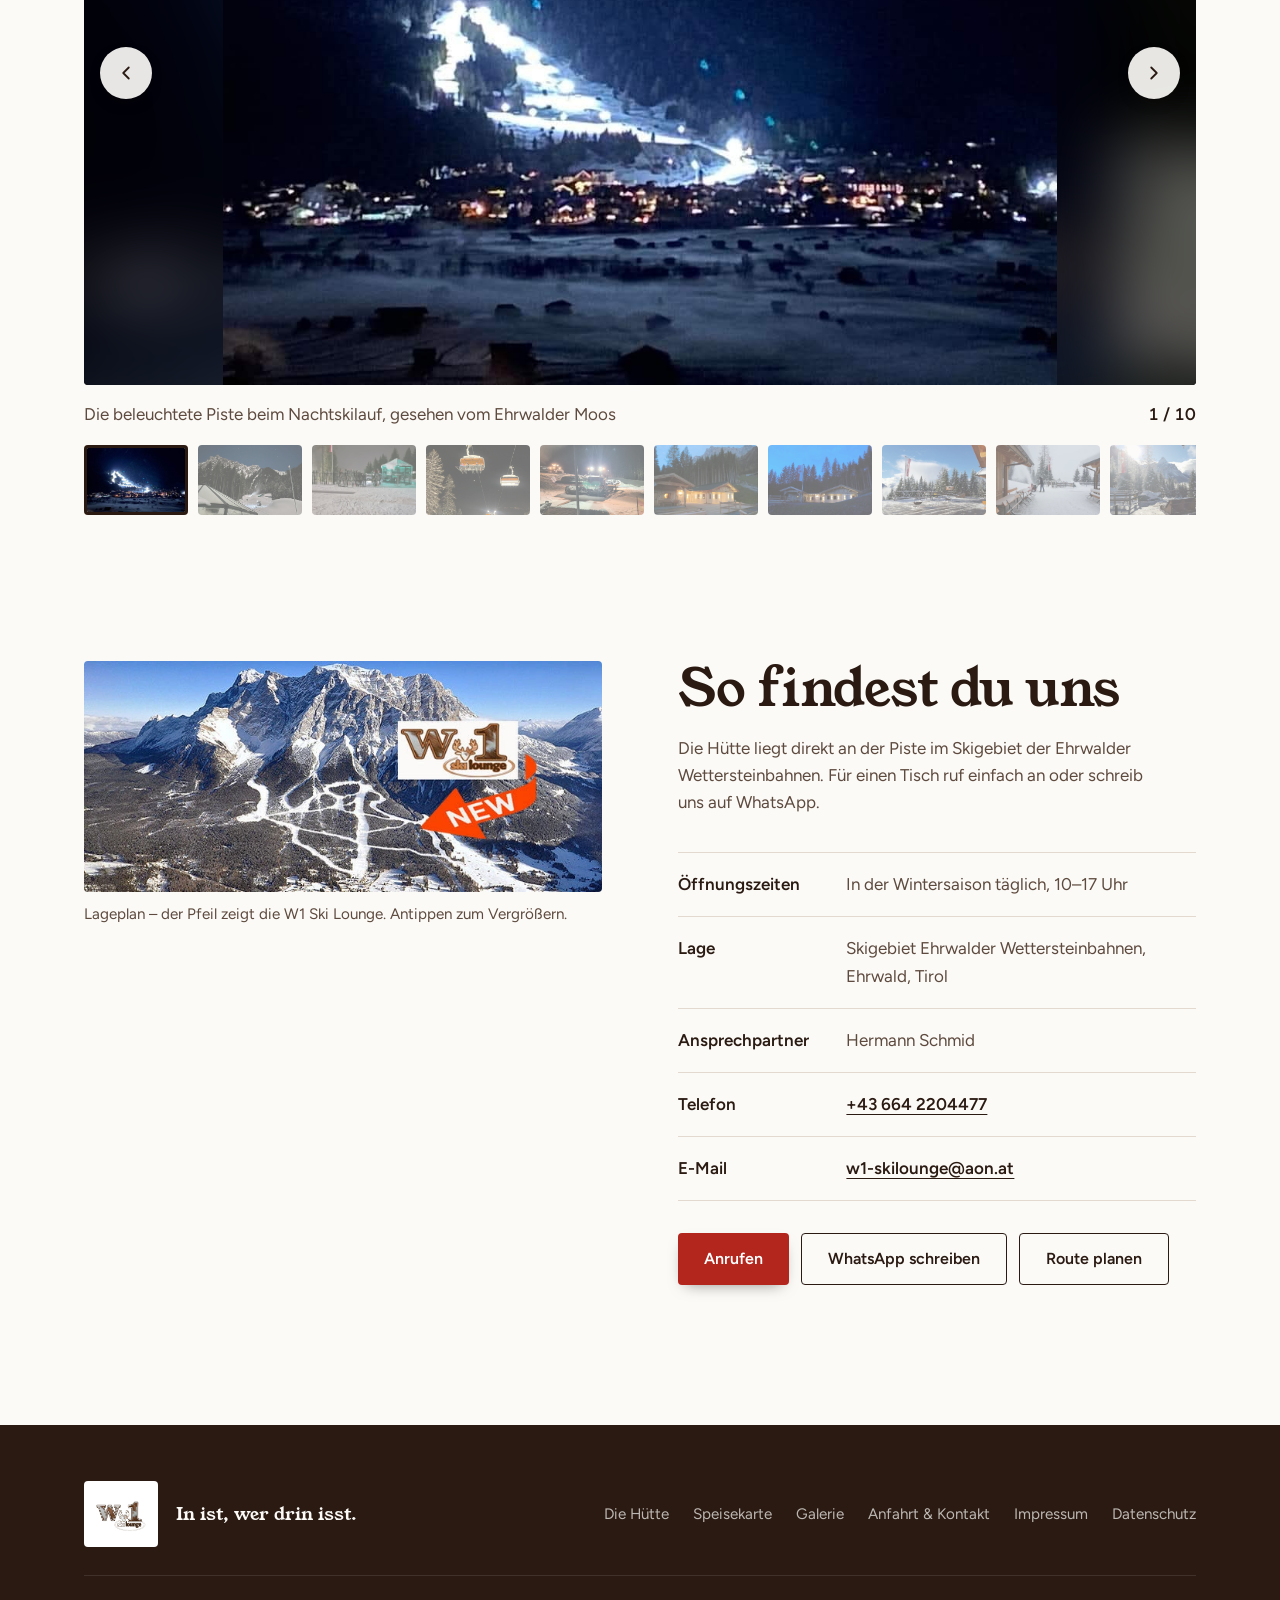
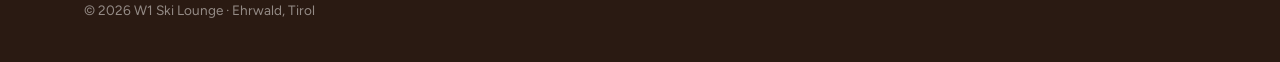
==== commit f1b30f01: "Remove download mention from menu description" ====
--- a/w1-website/index.html
+++ b/w1-website/index.html
@@ -418,7 +418,7 @@
         <div class="menu-head">
           <div>
             <h2>Essen &amp; Trinken</h2>
-            <p>Unsere aktuellen Karten zum Anschauen und Herunterladen.</p>
+            <p>Unsere aktuellen Karten zum Anschauen</p>
           </div>
         </div>
         <ul class="menu-cards">
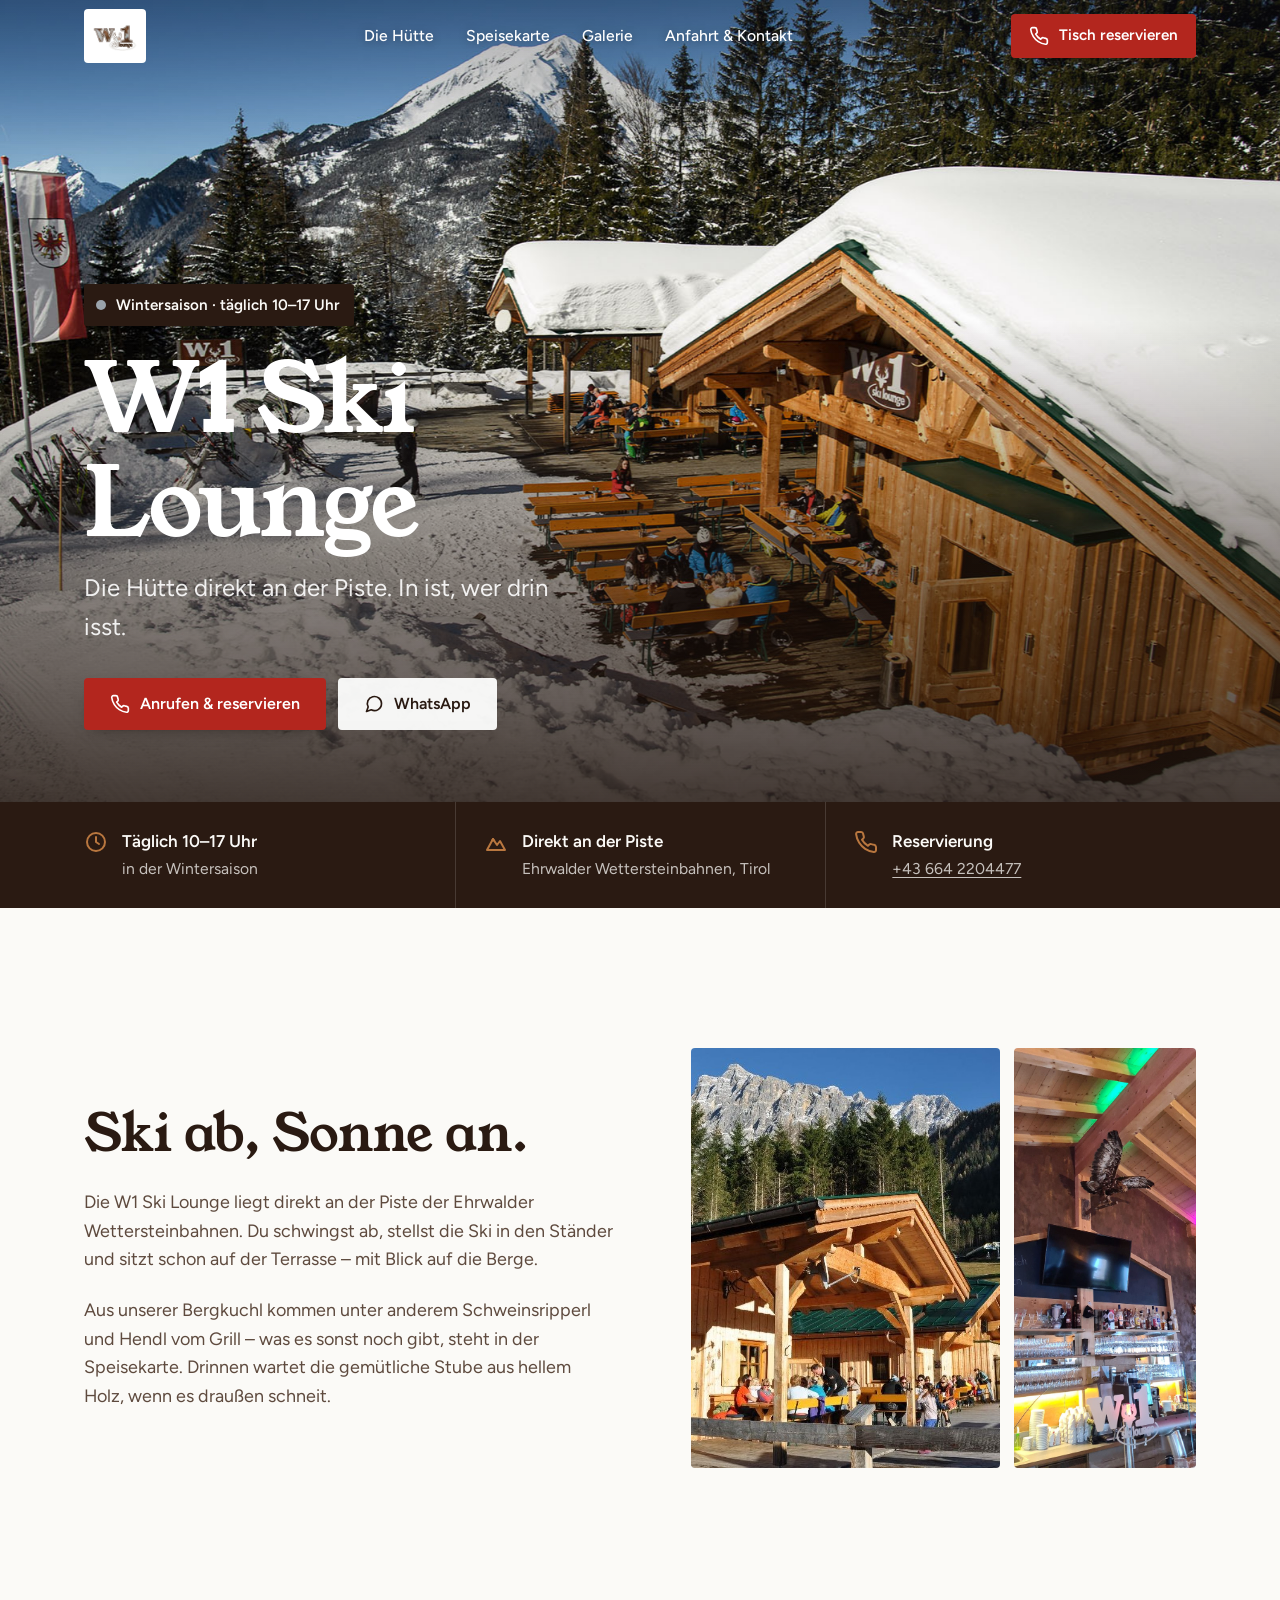
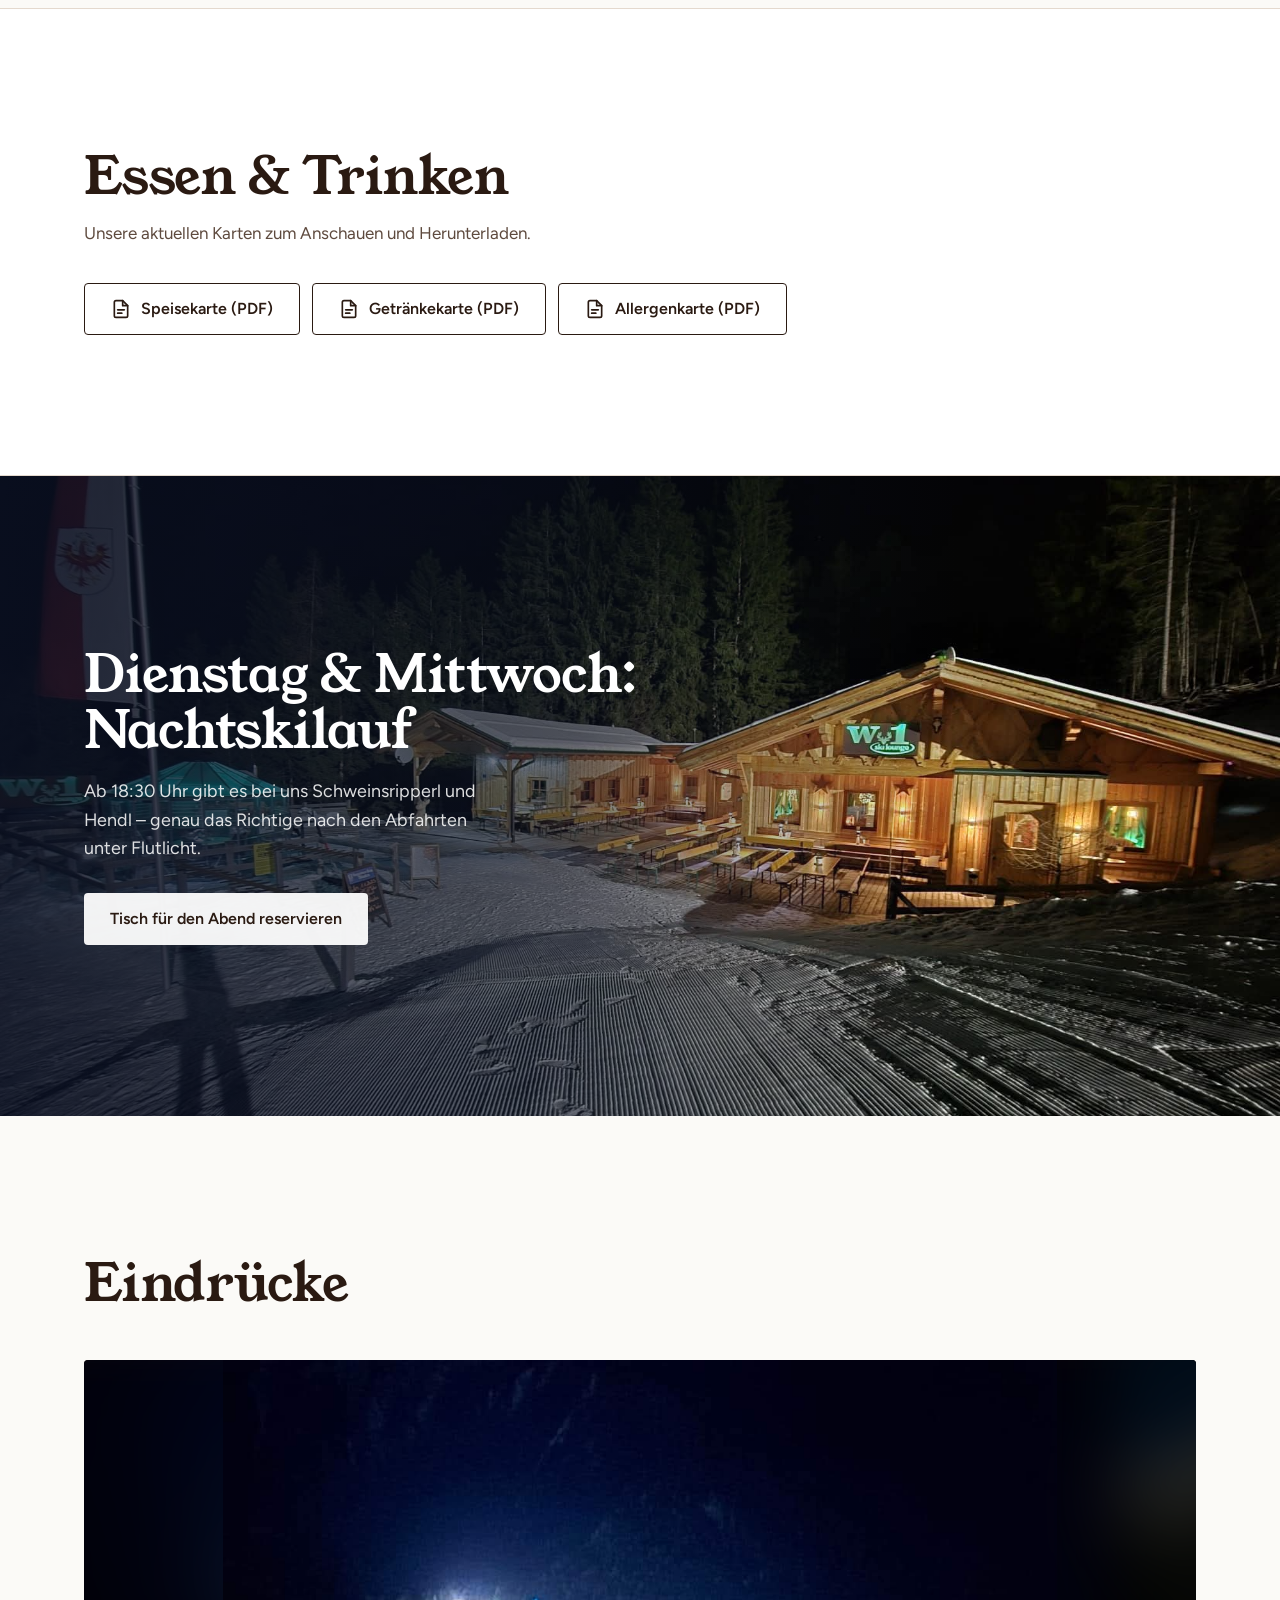
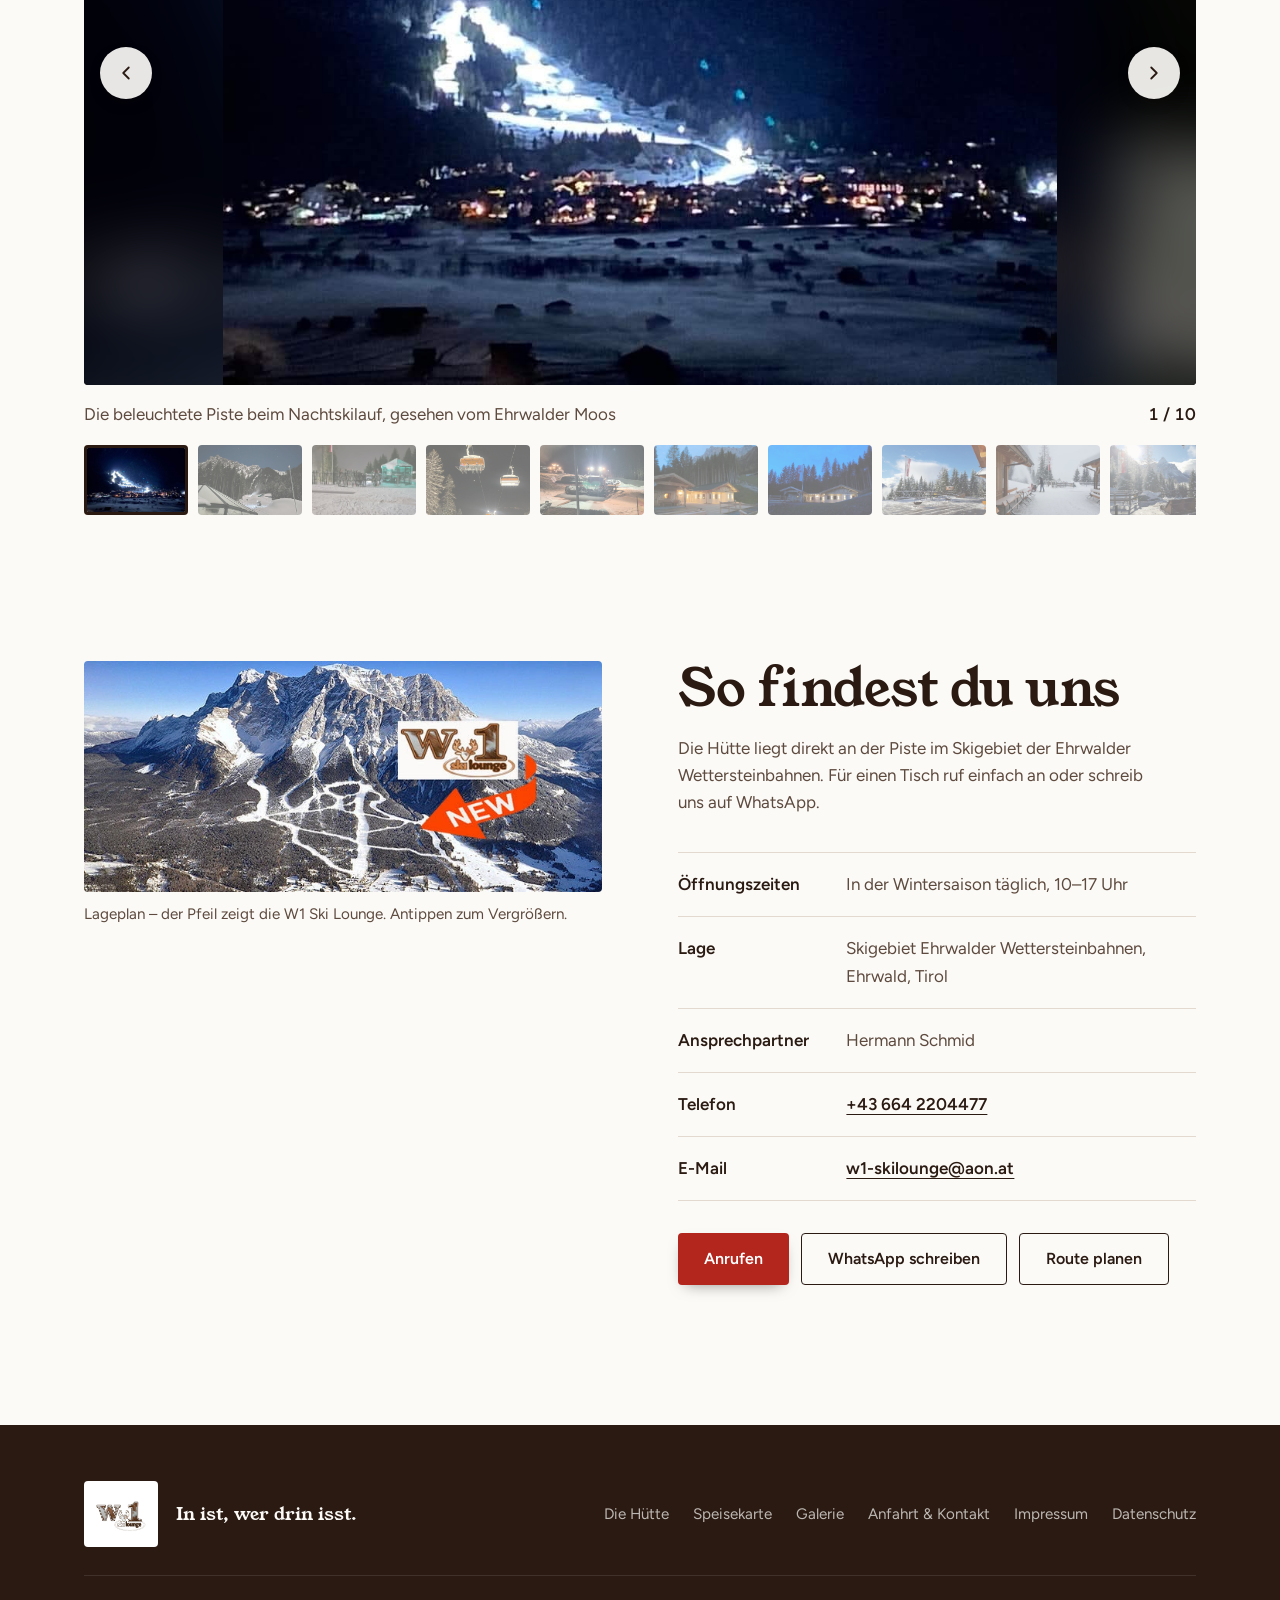
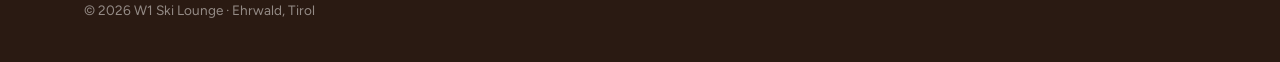
==== commit 4f07b5e1: "Update text for menu description in index.html" ====
--- a/w1-website/index.html
+++ b/w1-website/index.html
@@ -418,7 +418,7 @@
         <div class="menu-head">
           <div>
             <h2>Essen &amp; Trinken</h2>
-            <p>Unsere aktuellen Karten zum Anschauen</p>
+            <p>Unsere aktuellen Karten zum Anschauen und Herunterladen.</p>
           </div>
         </div>
         <ul class="menu-cards">
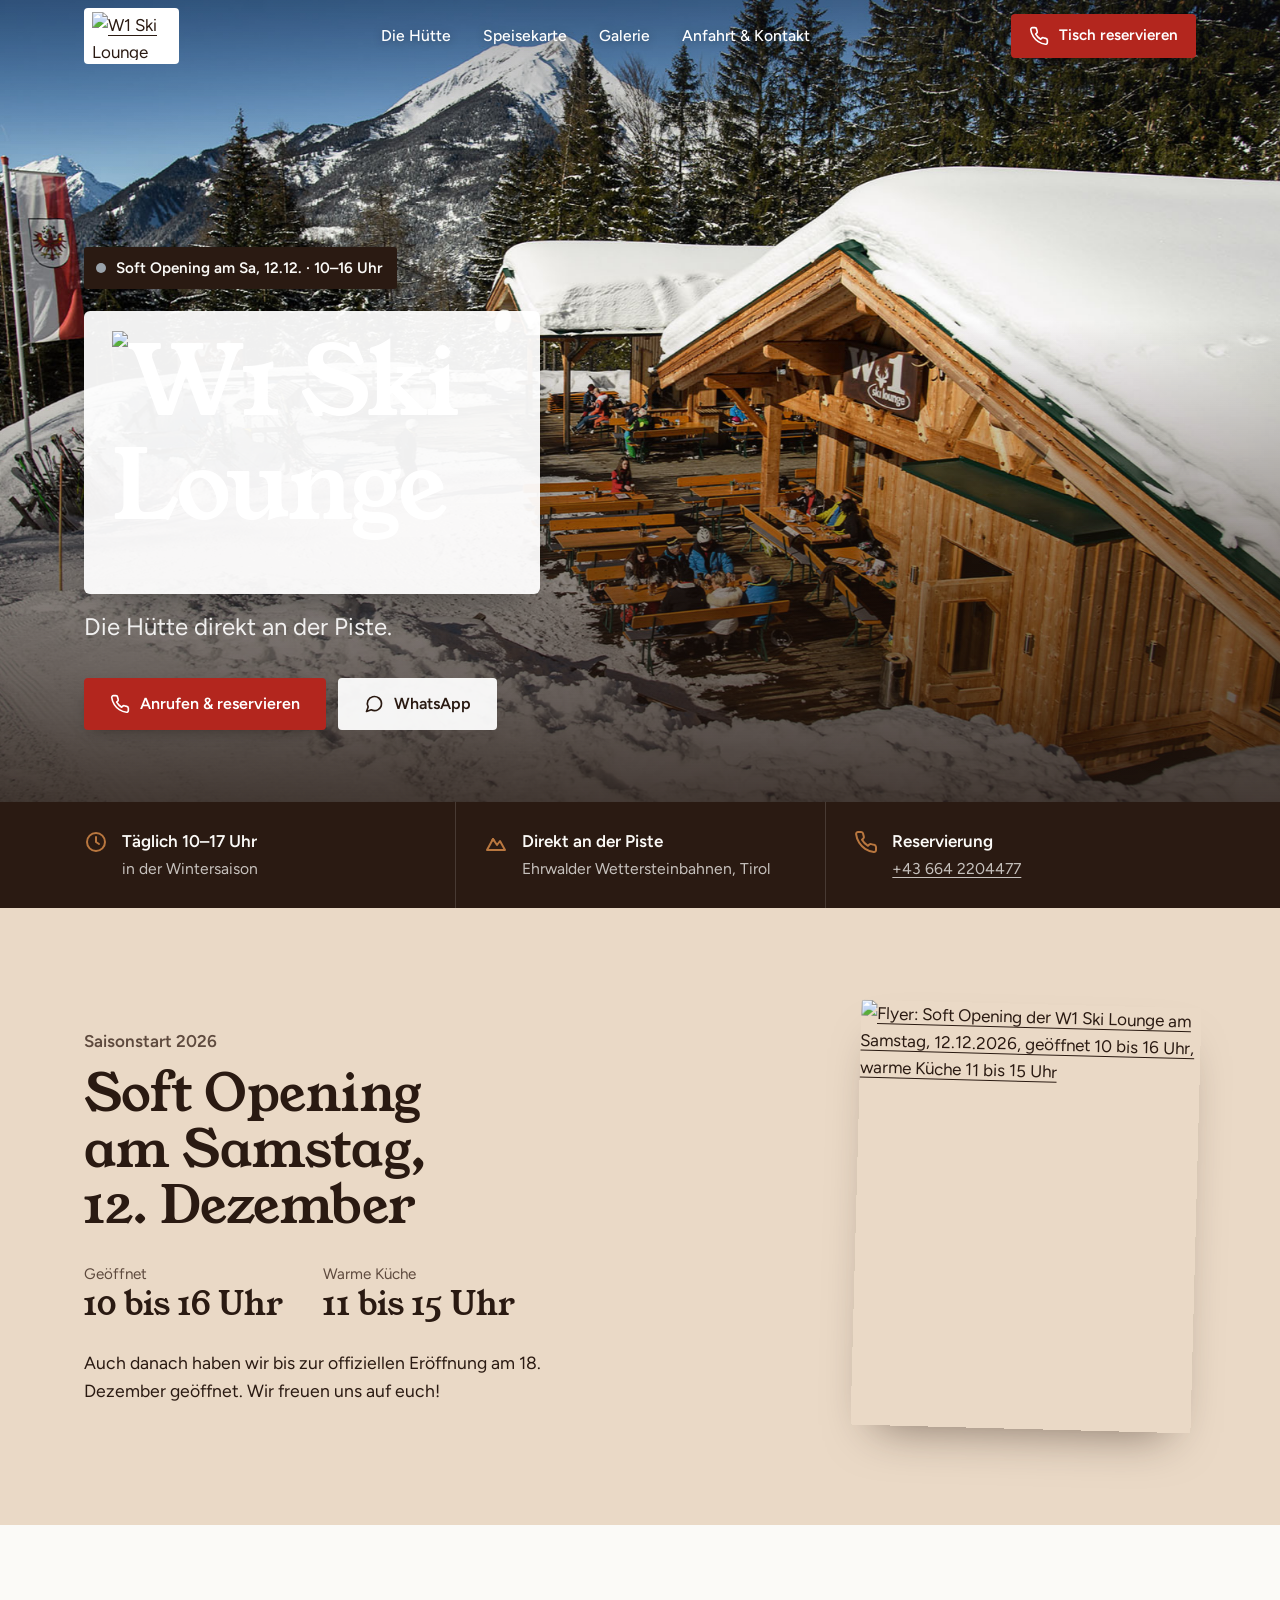
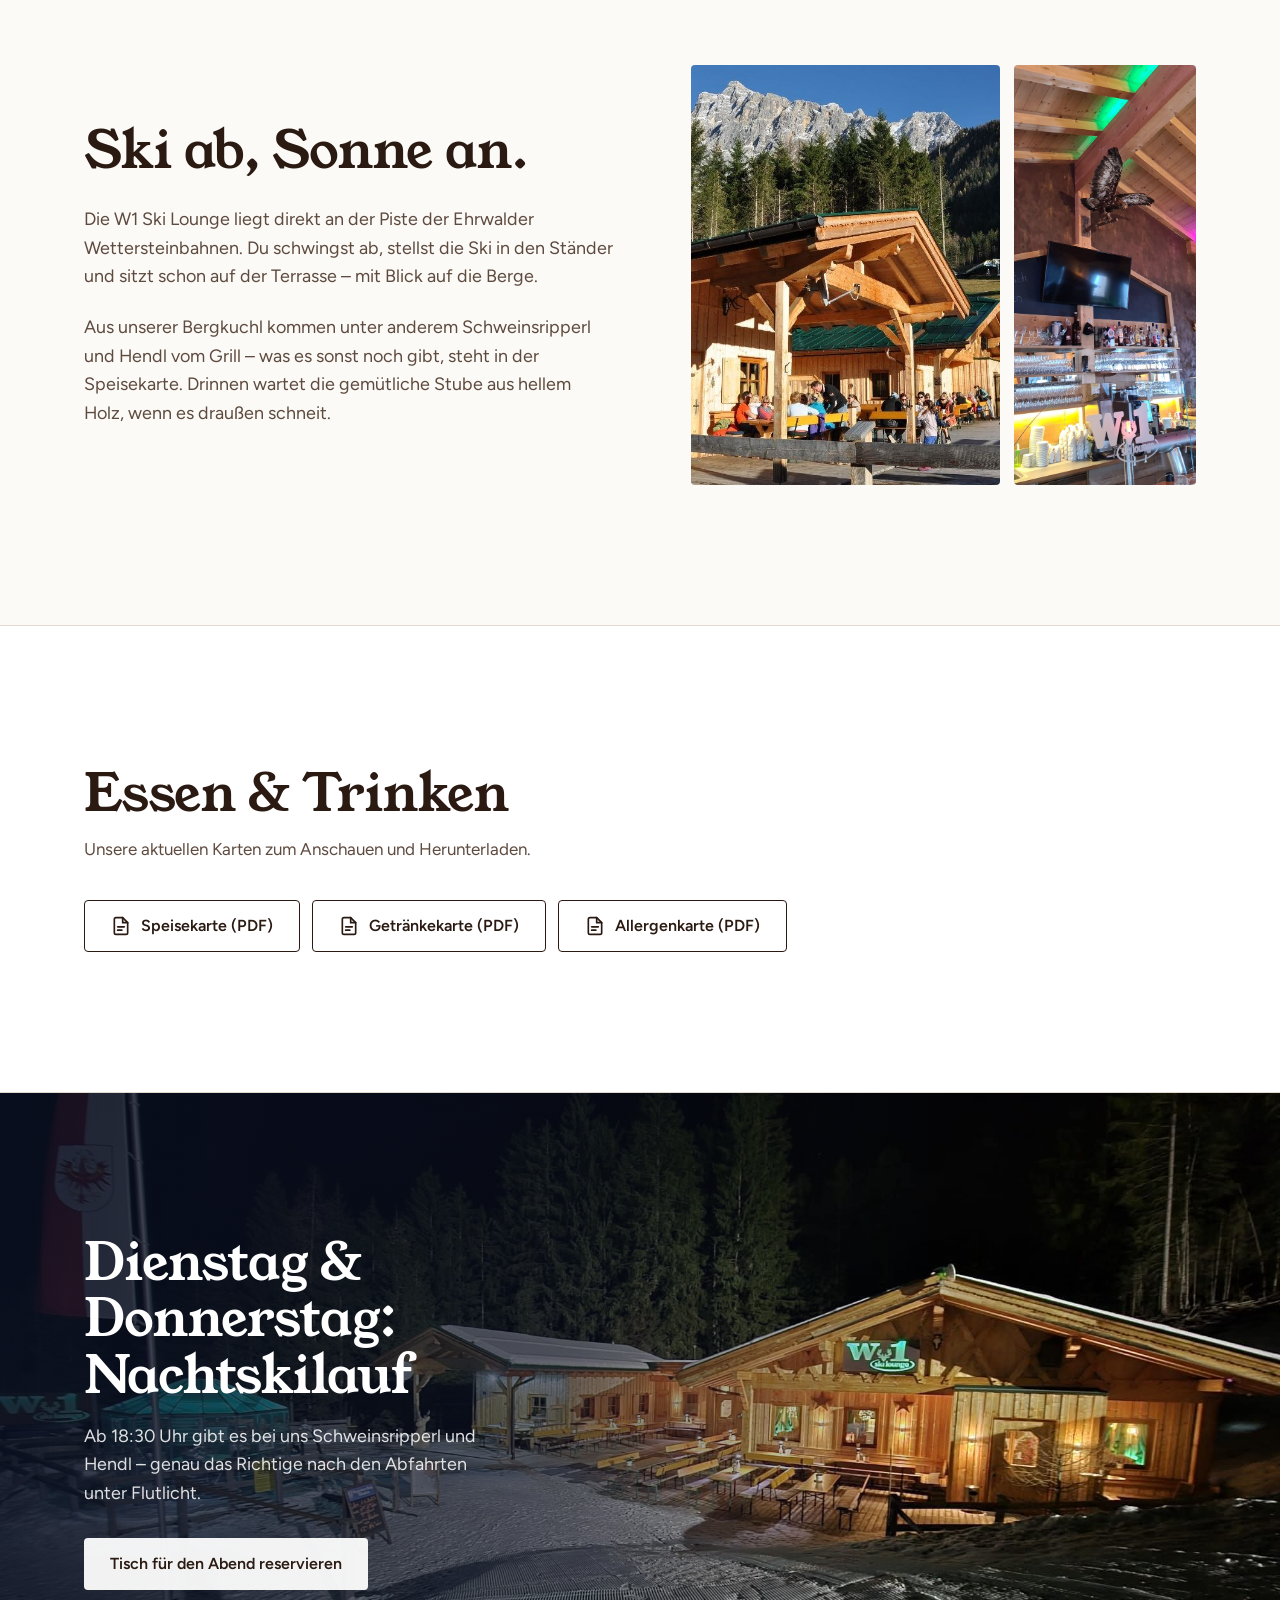
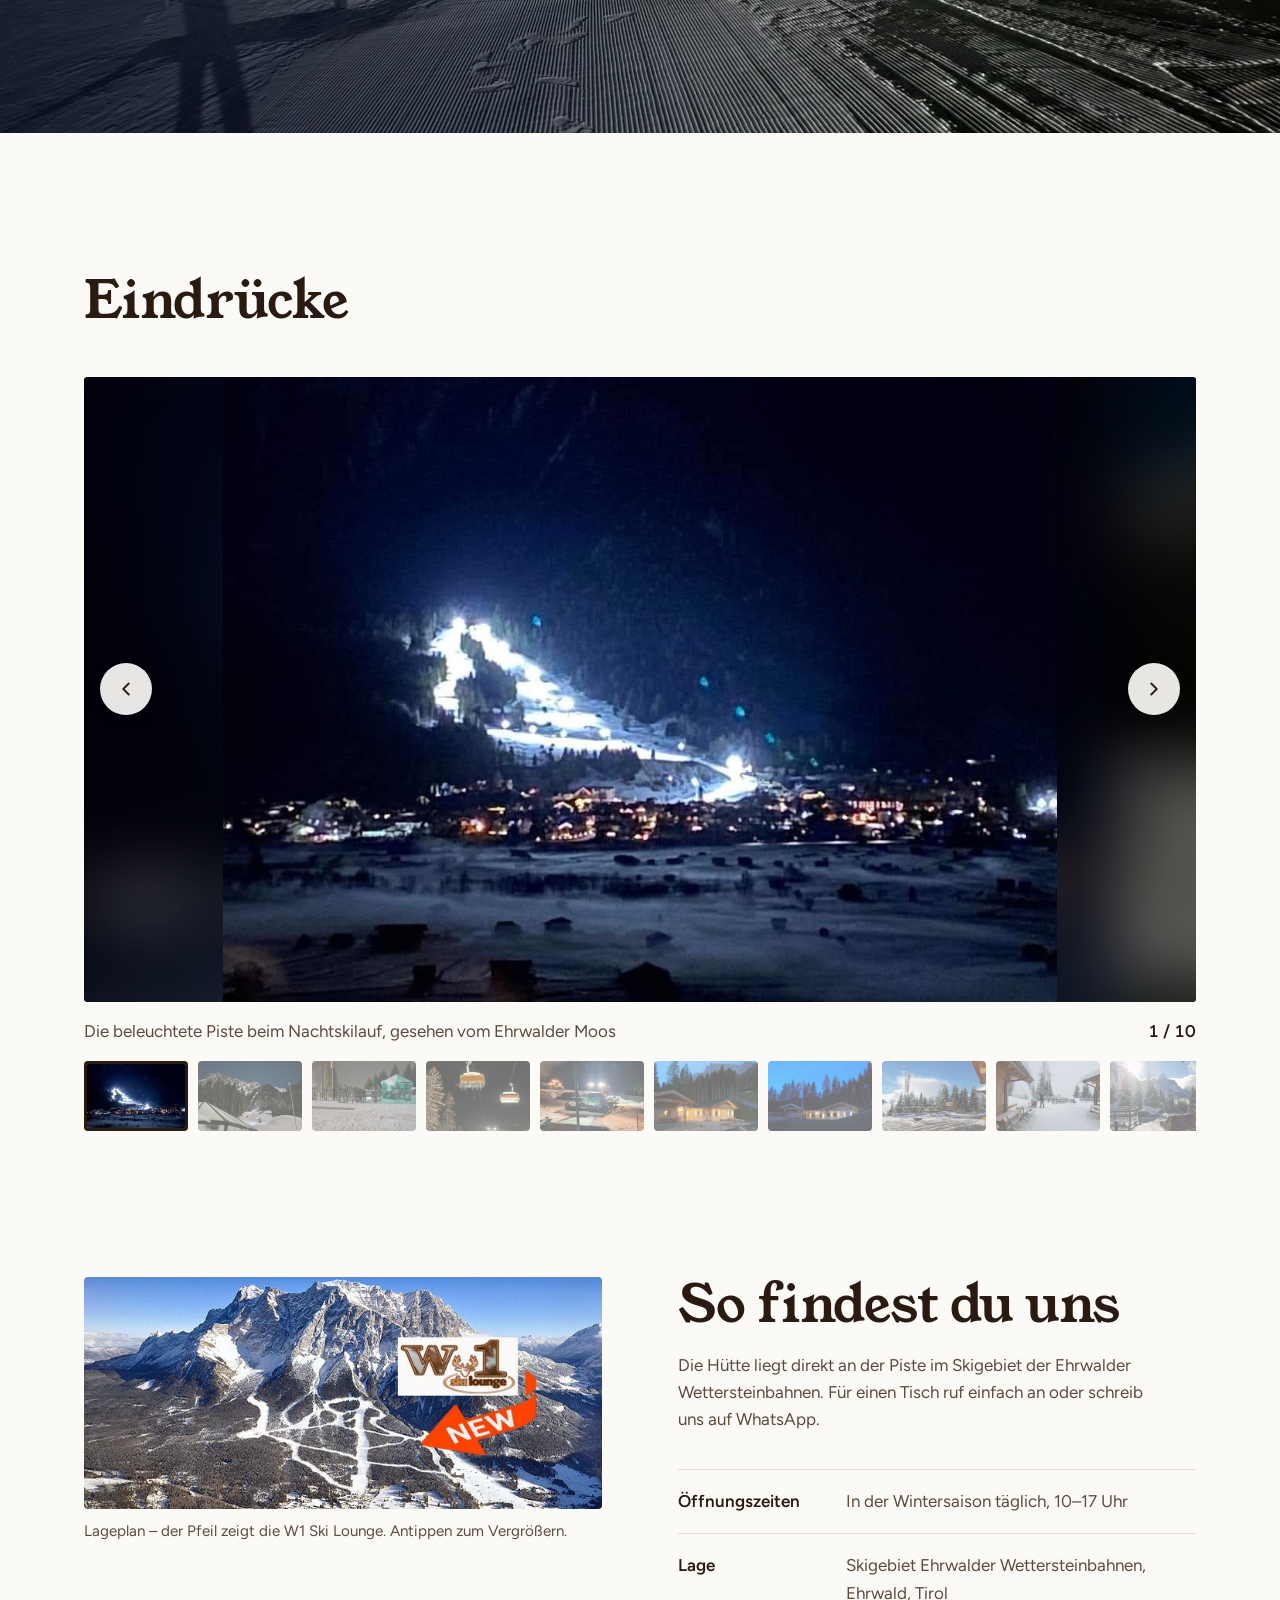
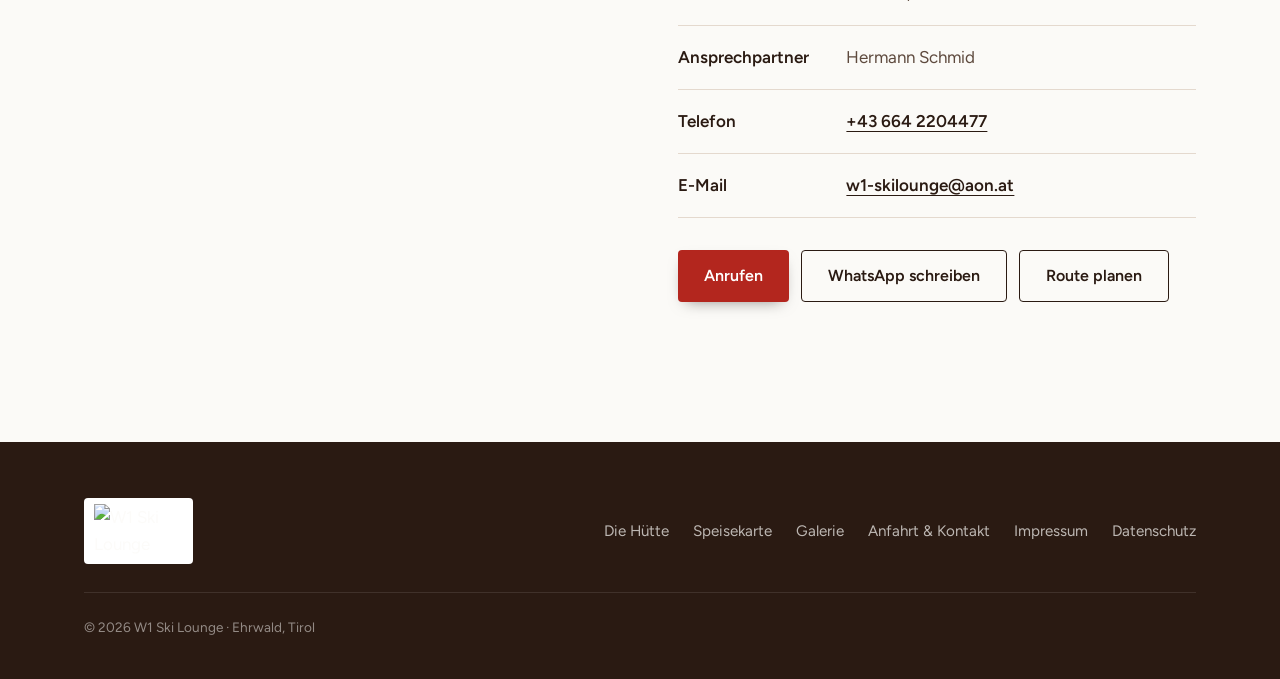
==== commit c95aab2c: "Add files via upload" ====
--- a/w1-website/index.html
+++ b/w1-website/index.html
@@ -4,7 +4,6 @@
   <meta charset="UTF-8" />
   <meta name="viewport" content="width=device-width, initial-scale=1.0" />
   <title>W1 Ski Lounge – die Hütte an der Piste</title>
-  <link rel="stylesheet" href="fonts.css" />
   <meta name="description" content="W1 Ski Lounge an den Ehrwalder Wettersteinbahnen: Tiroler Hüttenküche direkt an der Piste. In der Wintersaison täglich 10–17 Uhr. Reservierung unter +43 664 2204477." />
   <meta name="theme-color" content="#2a1a12" />
   <link rel="canonical" href="https://w1-ehrwald.at/" />
@@ -14,6 +13,10 @@
   <meta property="og:description" content="Tiroler Hüttenküche direkt an der Piste der Ehrwalder Wettersteinbahnen. Reservierung: +43 664 2204477." />
   <meta property="og:image" content="https://w1-ehrwald.at/img/huette-piste.jpg" />
 
+  <link rel="preconnect" href="https://fonts.googleapis.com" />
+  <link rel="preconnect" href="https://fonts.gstatic.com" crossorigin />
+  <link href="https://fonts.googleapis.com/css2?family=Young+Serif&family=Figtree:ital,wght@0,400;0,500;0,600;0,700;1,400&display=swap" rel="stylesheet" />
+  <link href="https://fonts.googleapis.com/css2?family=Arvo:wght@700&amp;text=1&amp;display=swap" rel="stylesheet" />
 
   <style>
     *, *::before, *::after { box-sizing: border-box; margin: 0; padding: 0; }
@@ -92,7 +95,7 @@
     }
     .nav .wrap { width: 100%; display: flex; align-items: center; justify-content: space-between; gap: 24px; }
     .nav-logo { display: flex; align-items: center; background: #fff; border-radius: 4px; padding: 4px 8px; }
-    .nav-logo img { height: 46px; width: auto; }
+    .nav-logo img { height: 48px; width: auto; }
     .nav-links { display: flex; gap: 32px; list-style: none; }
     .nav-links a {
       color: #fff; text-decoration: none; font-weight: 500; font-size: .98rem;
@@ -146,6 +149,8 @@
     .status .dot { width: 10px; height: 10px; border-radius: 50%; background: #9aa3ab; }
     .status.open .dot { background: #4ad07a; box-shadow: 0 0 0 4px rgba(74,208,122,.25); }
     .hero h1 { font-size: clamp(3.2rem, 9.5vw, 6rem); letter-spacing: -0.02em; max-width: 11ch; }
+    .hero-logo { display: block; width: fit-content; background: rgba(255,255,255,.94); border-radius: 6px; padding: clamp(12px, 2vw, 20px) clamp(16px, 2.6vw, 28px); box-shadow: 0 18px 40px -20px rgba(0,0,0,.55); }
+    .hero-logo img { display: block; width: clamp(220px, 34vw, 400px); height: auto; }
     .hero-claim { font-size: clamp(1.15rem, 2.2vw, 1.5rem); margin-top: 14px; color: rgba(255,255,255,.9); max-width: 34ch; }
     .hero-actions { display: flex; flex-wrap: wrap; gap: 12px; margin-top: 32px; }
 
@@ -182,6 +187,24 @@
     .evening h2 { max-width: 18ch; }
     .evening p { margin-top: 18px; max-width: 38ch; color: rgba(255,255,255,.86); font-size: 1.12rem; }
     .evening .btn { margin-top: 30px; align-self: flex-start; }
+
+    /* ── Soft Opening ── */
+    .opening { background: var(--wood-l, #ead9c6); padding: clamp(56px, 8vw, 96px) 0; }
+    .opening .wrap { display: grid; grid-template-columns: 1.3fr .7fr; gap: clamp(32px, 6vw, 80px); align-items: center; }
+    .opening-kicker { font-weight: 600; color: var(--ink-2); margin-bottom: 10px; }
+    .opening h2 { max-width: 16ch; }
+    .opening-times { display: flex; flex-wrap: wrap; gap: 12px 40px; margin-top: 28px; }
+    .opening-times dt { font-size: .95rem; color: var(--ink-2); }
+    .opening-times dd { font-family: var(--serif); font-size: clamp(1.5rem, 2.6vw, 2rem); line-height: 1.2; }
+    .opening-note { margin-top: 24px; max-width: 44ch; font-size: 1.1rem; }
+    .opening-flyer { display: block; max-width: 340px; justify-self: end; transform: rotate(1.5deg); box-shadow: 0 24px 48px -24px rgba(42,26,18,.55); transition: transform .3s var(--ease); }
+    .opening-flyer:hover { transform: rotate(0); }
+    .opening-flyer img { display: block; width: 100%; height: auto; border-radius: 3px; }
+    .opening[hidden] { display: none; }
+    @media (max-width: 720px) {
+      .opening .wrap { grid-template-columns: 1fr; }
+      .opening-flyer { justify-self: start; max-width: 260px; }
+    }
 
     /* ── Galerie: Bildbetrachter zum Durchschauen ── */
     .viewer { margin-top: 48px; }
@@ -291,7 +314,7 @@
     @media (max-width: 720px) {
       body { padding-bottom: 76px; }
       :root { --nav-h: 64px; --facts-h: 0px; }
-      .nav-logo img { height: 38px; }
+      .nav-logo img { height: 40px; }
       .nav .btn { display: none; }
       .hero-actions { display: none; }
       .menu-cards .btn { width: 100%; }
@@ -329,7 +352,7 @@
   <header class="nav" id="nav">
     <div class="wrap">
       <a href="#top" class="nav-logo" aria-label="W1 Ski Lounge – zum Seitenanfang">
-        <img src="img/logo.jpg" alt="W1 Ski Lounge" width="400" height="400" />
+        <img src="img/logo-w1.webp" alt="W1 Ski Lounge" width="1200" height="728" />
       </a>
       <ul class="nav-links">
         <li><a href="#huette">Die Hütte</a></li>
@@ -362,8 +385,8 @@
       <div class="hero-body">
         <div class="wrap">
           <p class="status" id="status" aria-live="polite"><span class="dot"></span><span id="status-text">Wintersaison · täglich 10–17 Uhr</span></p>
-          <h1>W<span class="one">1</span> Ski Lounge</h1>
-          <p class="hero-claim">Die Hütte direkt an der Piste. In ist, wer drin isst.</p>
+          <h1 class="hero-logo"><img src="img/logo-w1.webp" alt="W1 Ski Lounge" width="1200" height="728" /></h1>
+          <p class="hero-claim">Die Hütte direkt an der Piste.</p>
           <div class="hero-actions">
             <a href="tel:+436642204477" class="btn btn-red">
               <svg viewBox="0 0 24 24" fill="none" stroke="currentColor" stroke-width="2" stroke-linecap="round" stroke-linejoin="round" aria-hidden="true"><path d="M22 16.9v3a2 2 0 0 1-2.2 2 19.8 19.8 0 0 1-8.6-3.1 19.5 19.5 0 0 1-6-6A19.8 19.8 0 0 1 2.1 4.2 2 2 0 0 1 4.1 2h3a2 2 0 0 1 2 1.7c.1.9.4 1.8.7 2.7a2 2 0 0 1-.5 2.1L8 9.8a16 16 0 0 0 6 6l1.3-1.3a2 2 0 0 1 2.1-.4c.9.3 1.8.6 2.7.7a2 2 0 0 1 1.7 2z"/></svg>
@@ -396,6 +419,24 @@
       </div>
     </div>
     </div>
+
+    <!-- Soft Opening (verschwindet ab dem Tag nach dem Datum in data-until automatisch) -->
+    <section class="opening" id="opening" aria-labelledby="opening-title" data-until="2026-12-12">
+      <div class="wrap">
+        <div class="opening-text">
+          <p class="opening-kicker">Saisonstart 2026</p>
+          <h2 id="opening-title">Soft Opening am Samstag, 12. Dezember</h2>
+          <dl class="opening-times">
+            <div><dt>Geöffnet</dt><dd>10 bis 16 Uhr</dd></div>
+            <div><dt>Warme Küche</dt><dd>11 bis 15 Uhr</dd></div>
+          </dl>
+          <p class="opening-note">Auch danach haben wir bis zur offiziellen Eröffnung am 18. Dezember geöffnet. Wir freuen uns auf euch!</p>
+        </div>
+        <a class="opening-flyer" href="img/soft-opening.webp" target="_blank" rel="noopener" aria-label="Flyer zum Soft Opening groß anzeigen">
+          <img src="img/soft-opening.webp" alt="Flyer: Soft Opening der W1 Ski Lounge am Samstag, 12.12.2026, geöffnet 10 bis 16 Uhr, warme Küche 11 bis 15 Uhr" width="1122" height="1402" loading="lazy" />
+        </a>
+      </div>
+    </section>
 
     <!-- Die Hütte -->
     <section class="block" id="huette">
@@ -448,7 +489,7 @@
     <section class="evening" aria-labelledby="abend-title">
       <img src="img/nacht-zufahrt.jpg" alt="Die beleuchtete W1 Ski Lounge am Abend, davor die frisch präparierte Piste" loading="lazy" width="2000" height="1500" />
       <div class="wrap">
-        <h2 id="abend-title">Dienstag &amp; Mittwoch: Nachtskilauf</h2>
+        <h2 id="abend-title">Dienstag &amp; Donnerstag: Nachtskilauf</h2>
         <p>Ab 18:30 Uhr gibt es bei uns Schweinsripperl und Hendl – genau das Richtige nach den Abfahrten unter Flutlicht.</p>
         <a href="tel:+436642204477" class="btn btn-light">Tisch für den Abend reservieren</a>
       </div>
@@ -514,8 +555,7 @@
   <footer>
     <div class="wrap">
       <div class="foot-brand">
-        <span class="logo-chip"><img src="img/logo.jpg" alt="W1 Ski Lounge" /></span>
-        <em>In ist, wer drin isst.</em>
+        <span class="logo-chip"><img src="img/logo-w1.webp" alt="W1 Ski Lounge" width="1200" height="728" /></span>
       </div>
       <ul class="foot-links">
         <li><a href="#huette">Die Hütte</a></li>
@@ -565,6 +605,9 @@
       const txt = document.getElementById('status-text');
       function update() {
         const today = new Intl.DateTimeFormat("sv-SE", { timeZone: "Europe/Vienna" }).format(new Date());
+        const op = document.getElementById("opening");
+        if (op && today > op.dataset.until) op.hidden = true;
+        if (today < "2026-12-12") { el.classList.remove("open"); txt.textContent = "Soft Opening am Sa, 12.12. · 10–16 Uhr"; return; }
         if (!SAISON) { el.classList.remove("open"); txt.textContent = "Wintersaison · täglich 10–17 Uhr"; return; }
         if (today < SAISON.start || today > SAISON.end) { el.classList.remove("open"); txt.textContent = "Außerhalb der Saison · wir freuen uns auf den Winter"; return; }
         const parts = new Intl.DateTimeFormat('de-AT', { timeZone: 'Europe/Vienna', hour: 'numeric', minute: 'numeric', hourCycle: 'h23' }).formatToParts(new Date());
@@ -572,7 +615,7 @@
         const m = +parts.find(p => p.type === 'minute').value;
         const mins = h * 60 + m;
         const wd = new Intl.DateTimeFormat("en-US", { timeZone: "Europe/Vienna", weekday: "short" }).format(new Date());
-        const night = wd === "Tue" || wd === "Wed";
+        const night = wd === "Tue" || wd === "Thu";
         const open = mins >= 600 && mins < 1020;
         el.classList.toggle("open", open);
         if (mins >= 600 && mins < 1020) txt.textContent = "Jetzt geöffnet · bis 17 Uhr";
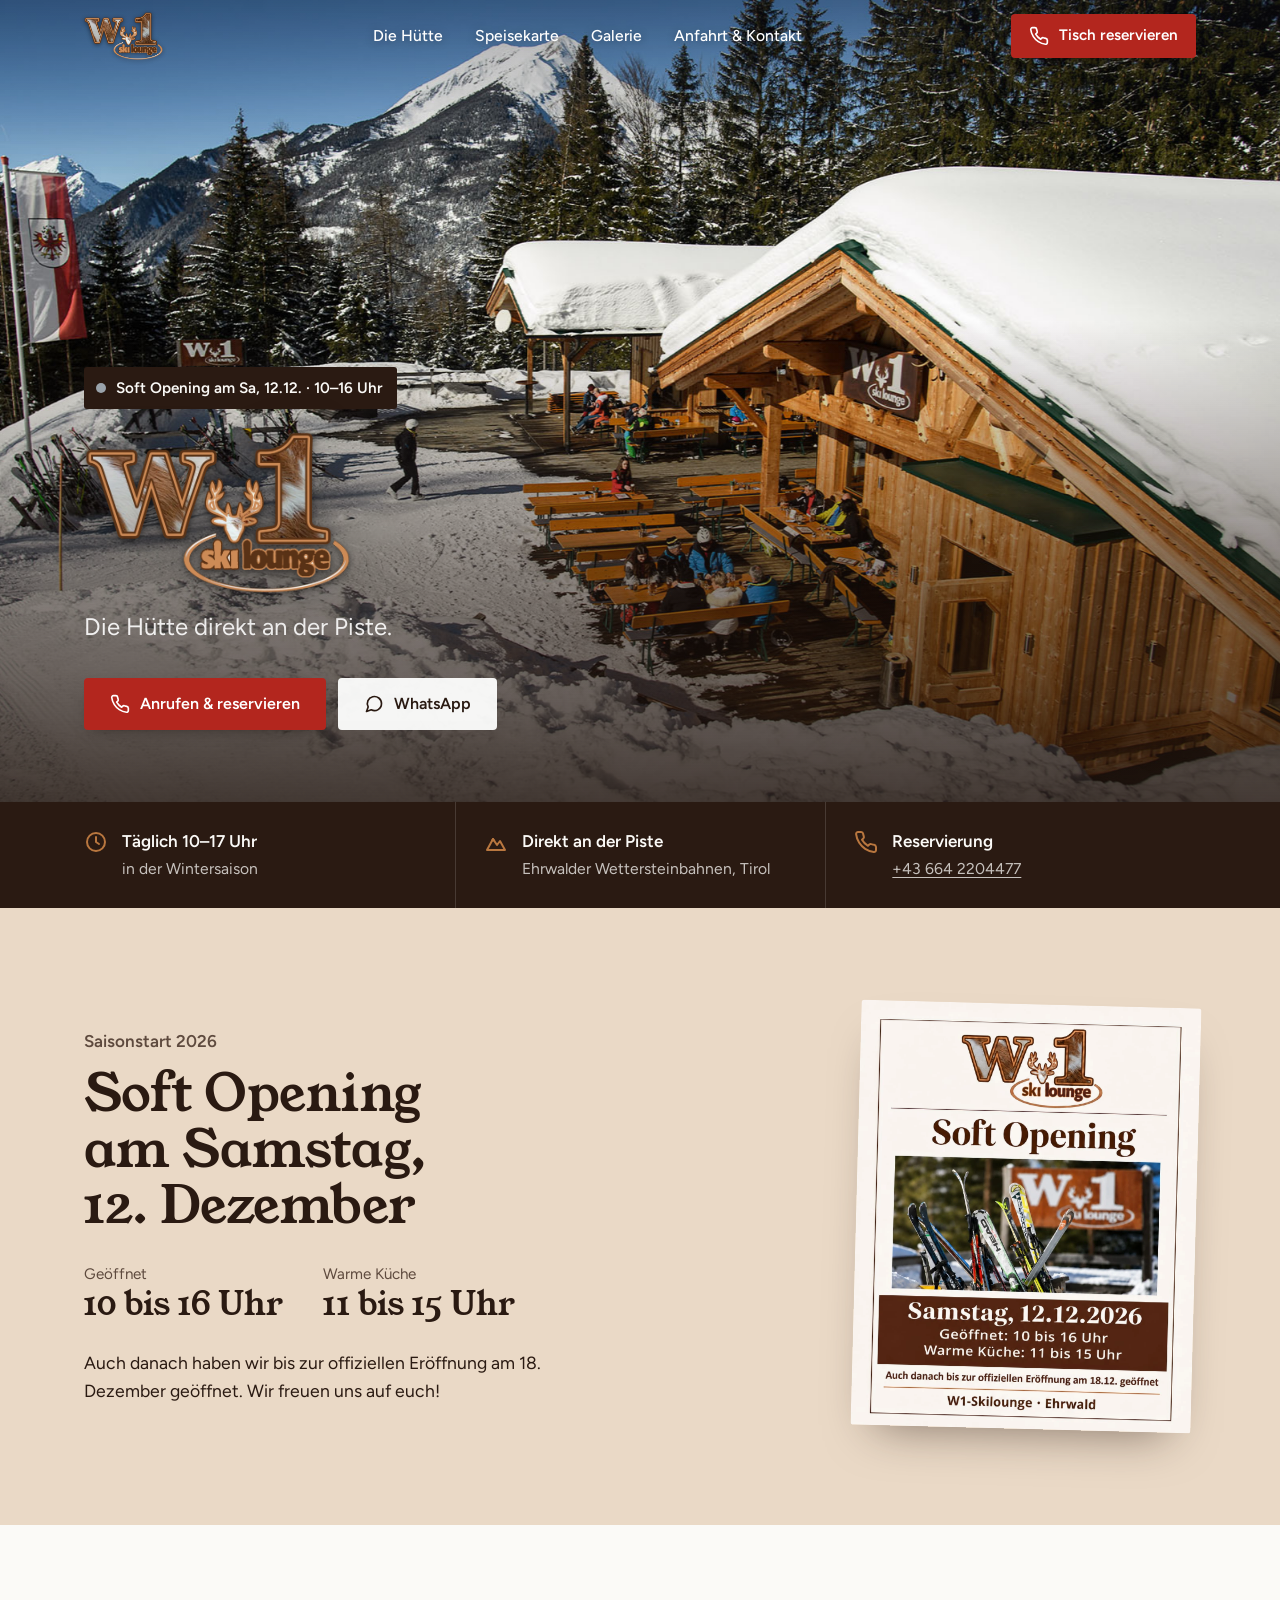
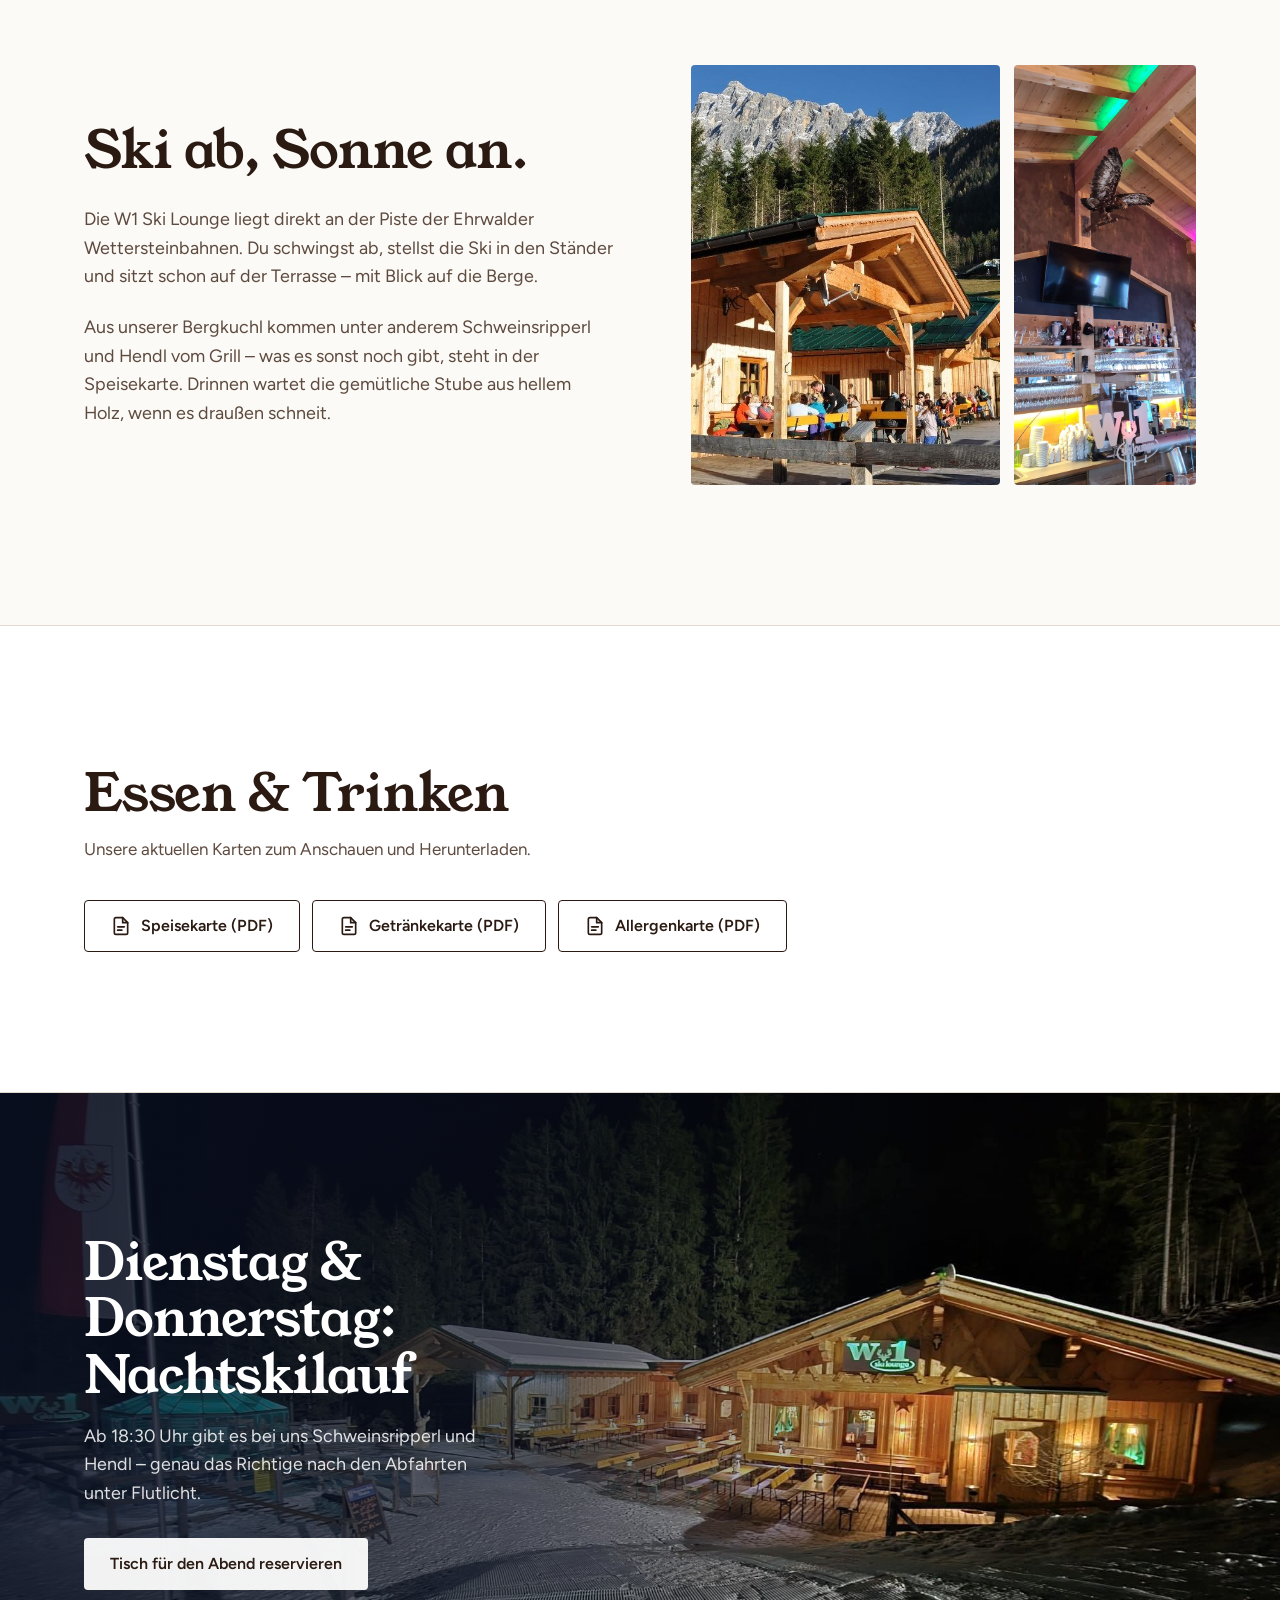
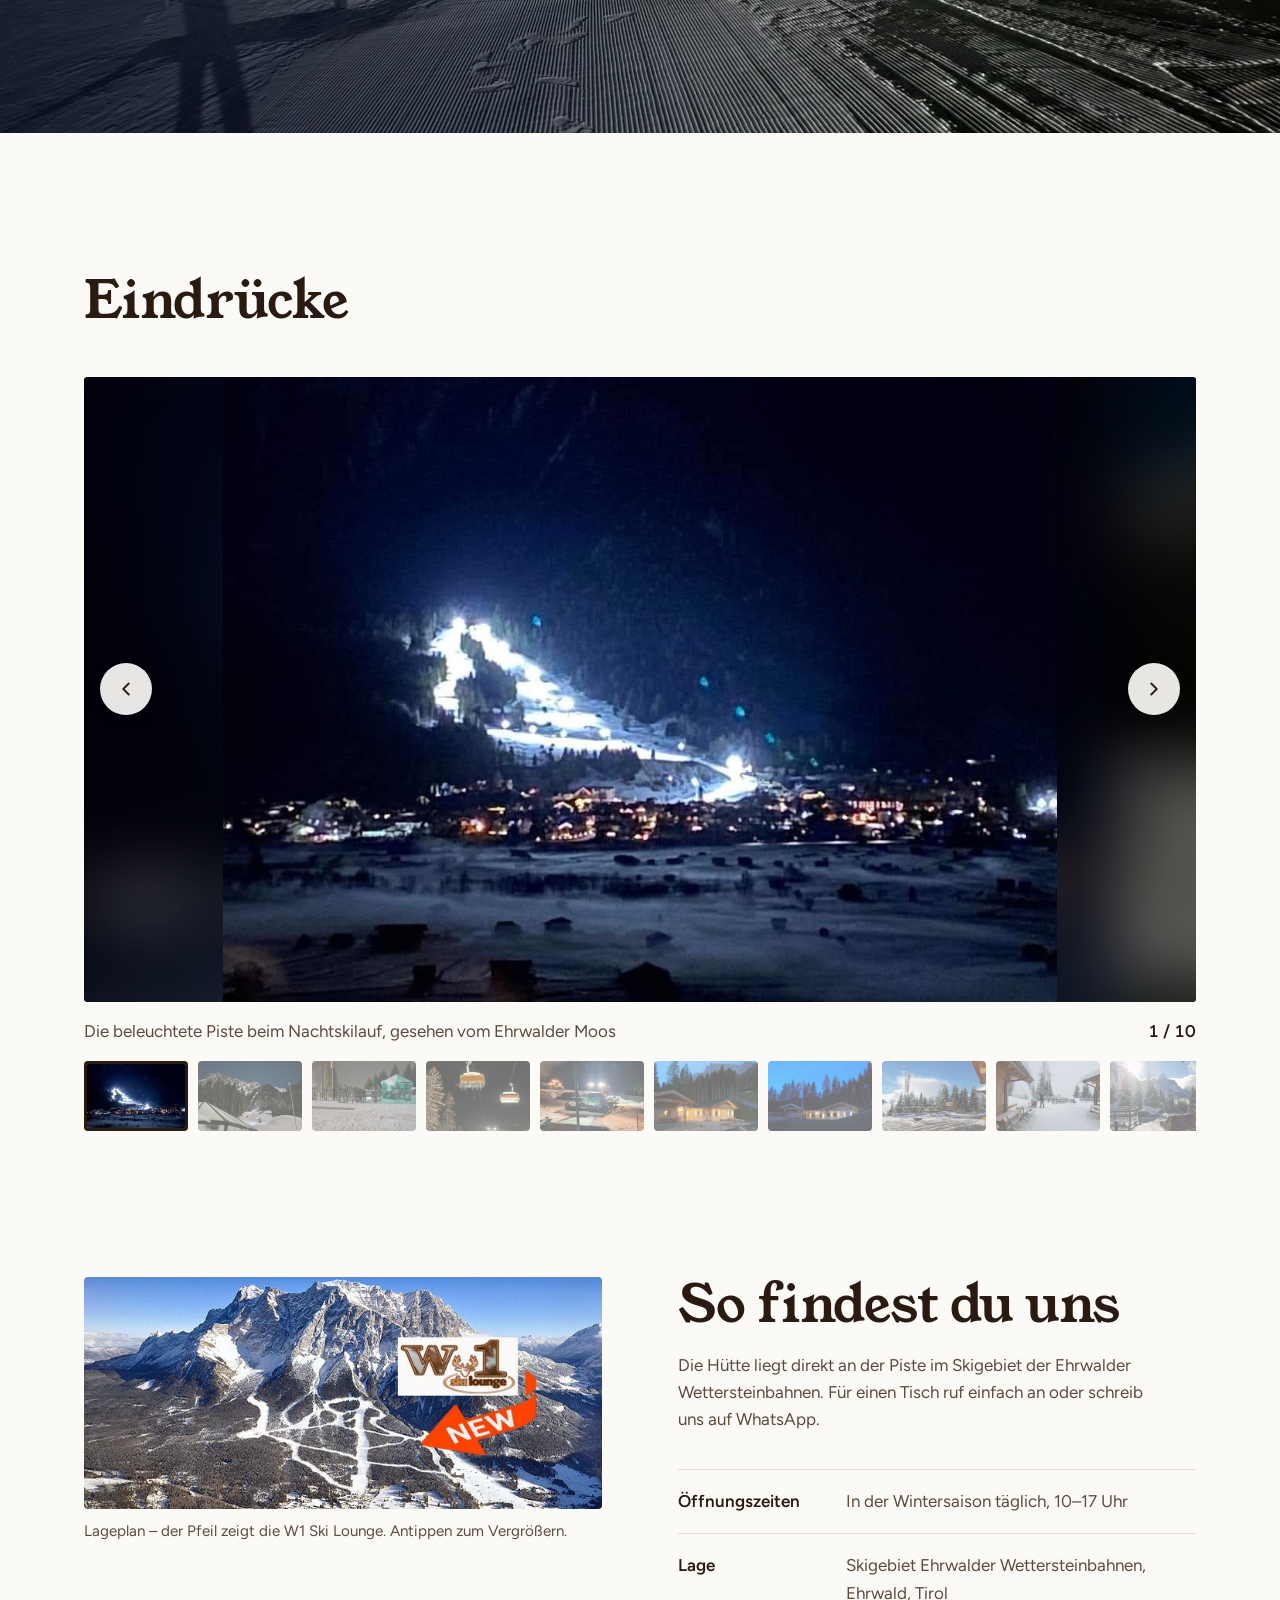
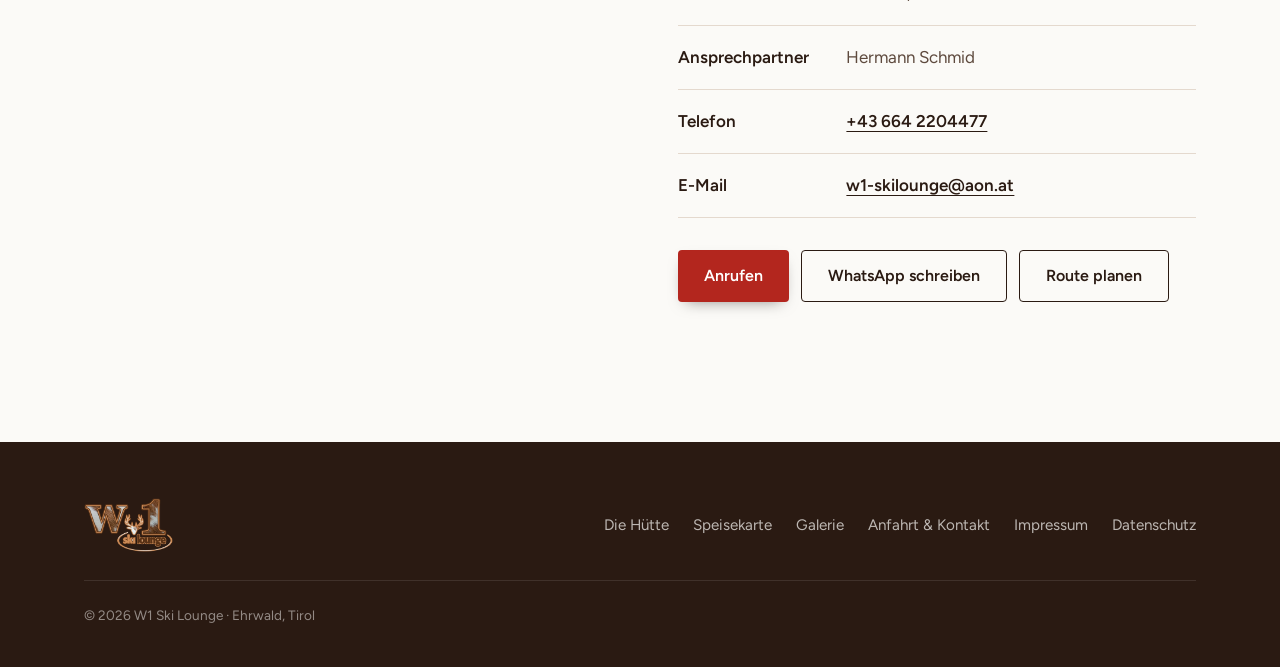
==== commit f56ff3cb: "Add files via upload" ====
--- a/w1-website/index.html
+++ b/w1-website/index.html
@@ -94,7 +94,9 @@
       transition: background-color .3s, box-shadow .3s;
     }
     .nav .wrap { width: 100%; display: flex; align-items: center; justify-content: space-between; gap: 24px; }
-    .nav-logo { display: flex; align-items: center; background: #fff; border-radius: 4px; padding: 4px 8px; }
+    .nav-logo { display: flex; align-items: center; }
+    .nav-logo img { filter: drop-shadow(0 1px 2px rgba(0,0,0,.45)); }
+    .nav.solid .nav-logo img { filter: none; }
     .nav-logo img { height: 48px; width: auto; }
     .nav-links { display: flex; gap: 32px; list-style: none; }
     .nav-links a {
@@ -149,8 +151,8 @@
     .status .dot { width: 10px; height: 10px; border-radius: 50%; background: #9aa3ab; }
     .status.open .dot { background: #4ad07a; box-shadow: 0 0 0 4px rgba(74,208,122,.25); }
     .hero h1 { font-size: clamp(3.2rem, 9.5vw, 6rem); letter-spacing: -0.02em; max-width: 11ch; }
-    .hero-logo { display: block; width: fit-content; background: rgba(255,255,255,.94); border-radius: 6px; padding: clamp(12px, 2vw, 20px) clamp(16px, 2.6vw, 28px); box-shadow: 0 18px 40px -20px rgba(0,0,0,.55); }
-    .hero-logo img { display: block; width: clamp(220px, 34vw, 400px); height: auto; }
+    .hero-logo { display: block; width: fit-content; }
+    .hero-logo img { display: block; width: clamp(150px, 23vw, 267px); height: auto; filter: drop-shadow(0 2px 3px rgba(0,0,0,.5)) drop-shadow(0 8px 24px rgba(0,0,0,.35)); }
     .hero-claim { font-size: clamp(1.15rem, 2.2vw, 1.5rem); margin-top: 14px; color: rgba(255,255,255,.9); max-width: 34ch; }
     .hero-actions { display: flex; flex-wrap: wrap; gap: 12px; margin-top: 32px; }
 
@@ -287,7 +289,7 @@
     footer { background: var(--ink); color: rgba(251,250,247,.7); padding: 56px 0 40px; }
     footer .wrap { display: flex; justify-content: space-between; align-items: center; gap: 28px; flex-wrap: wrap; }
     .foot-brand { display: flex; align-items: center; gap: 18px; }
-    .foot-brand .logo-chip { background: #fff; border-radius: 4px; padding: 6px 10px; }
+    .foot-brand .logo-chip { display: block; }
     .foot-brand img { height: 54px; width: auto; }
     .foot-brand em { font-family: var(--serif); font-style: normal; color: var(--snow); font-size: 1.15rem; }
     .foot-links { display: flex; gap: 24px; list-style: none; flex-wrap: wrap; font-size: .95rem; }
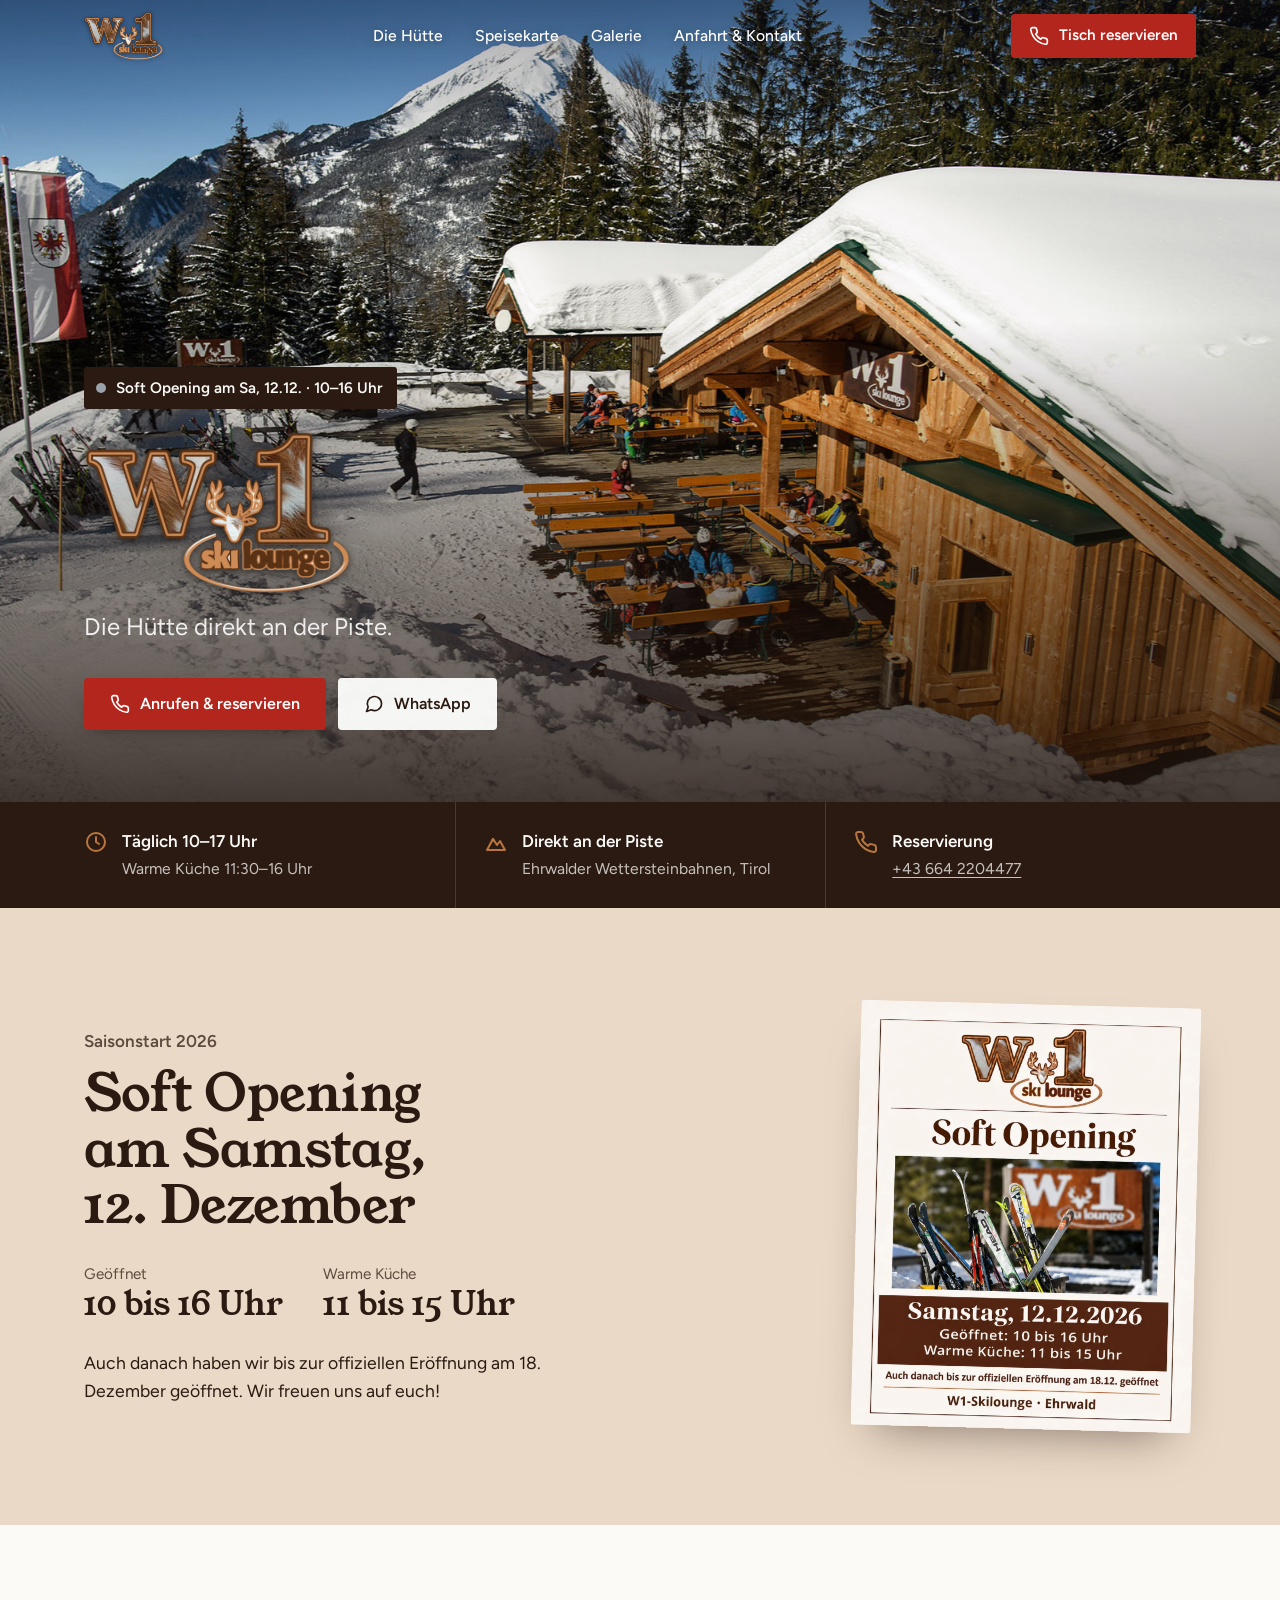
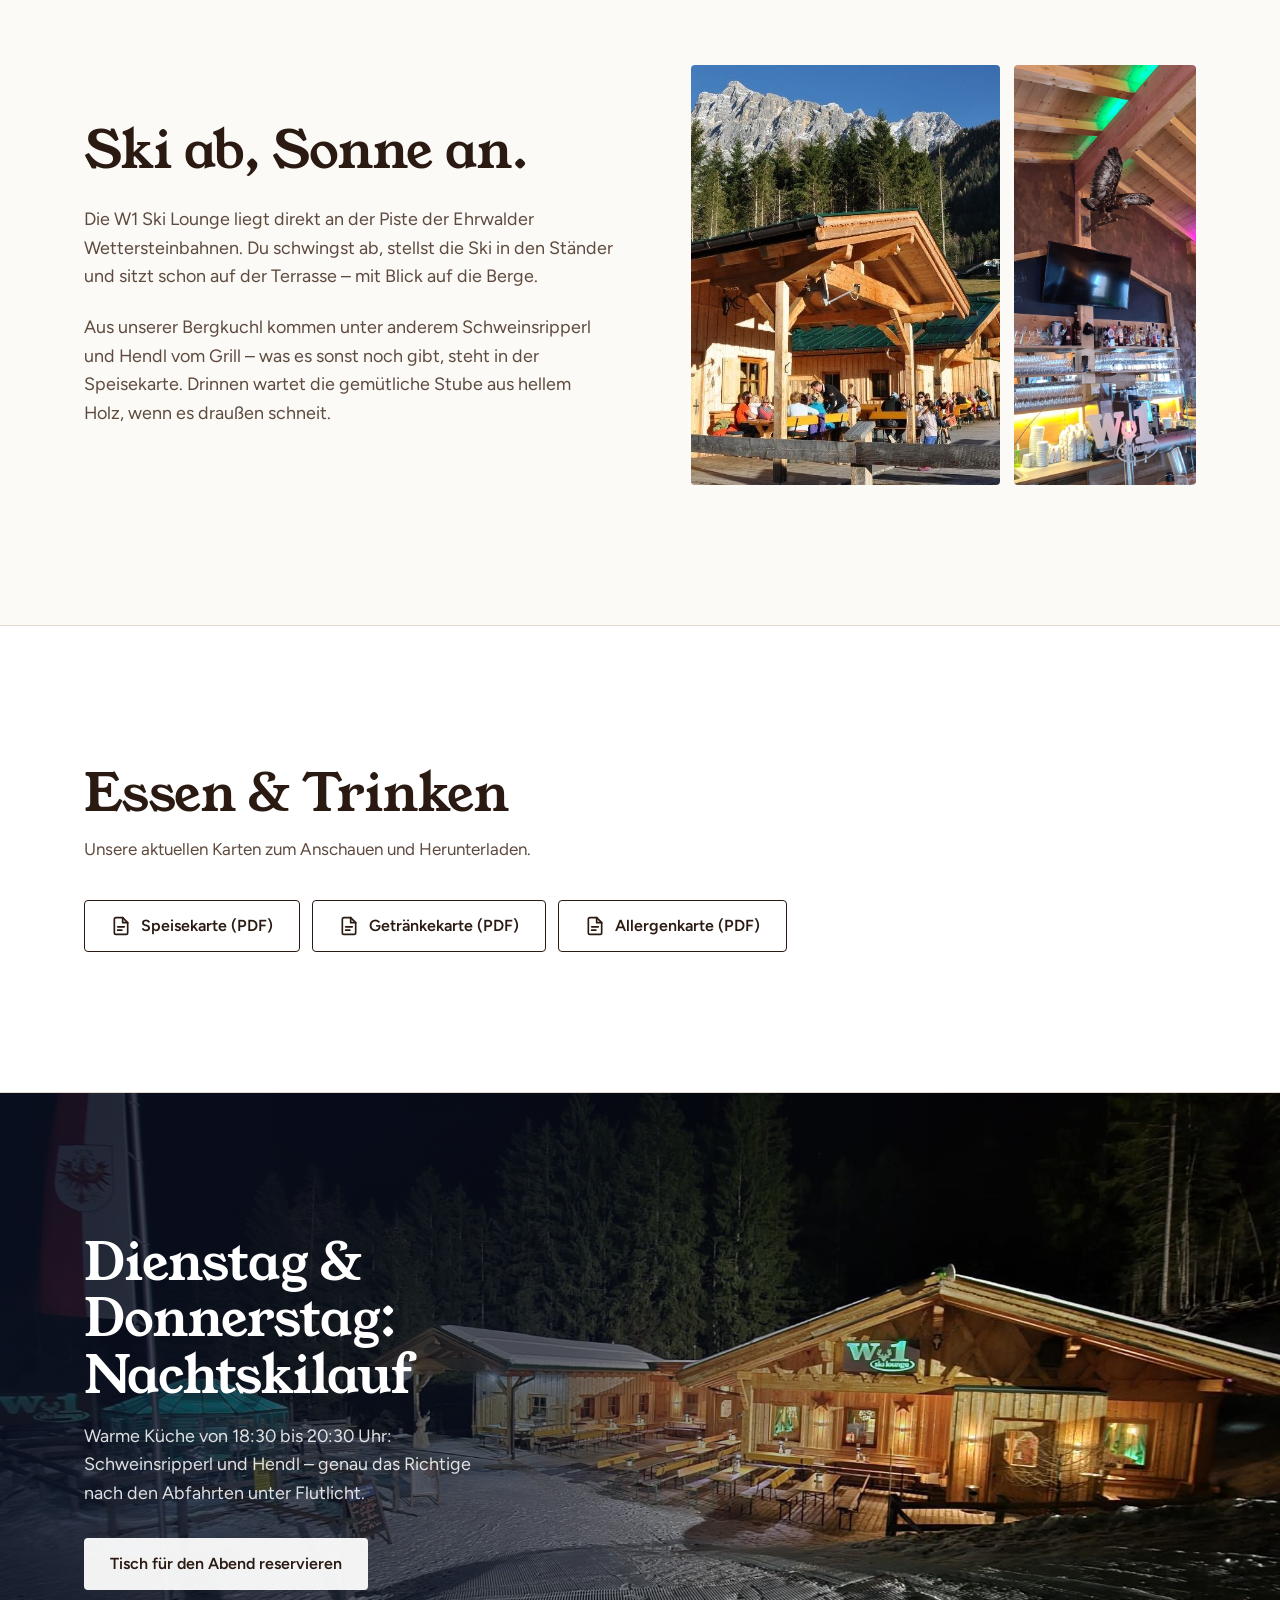
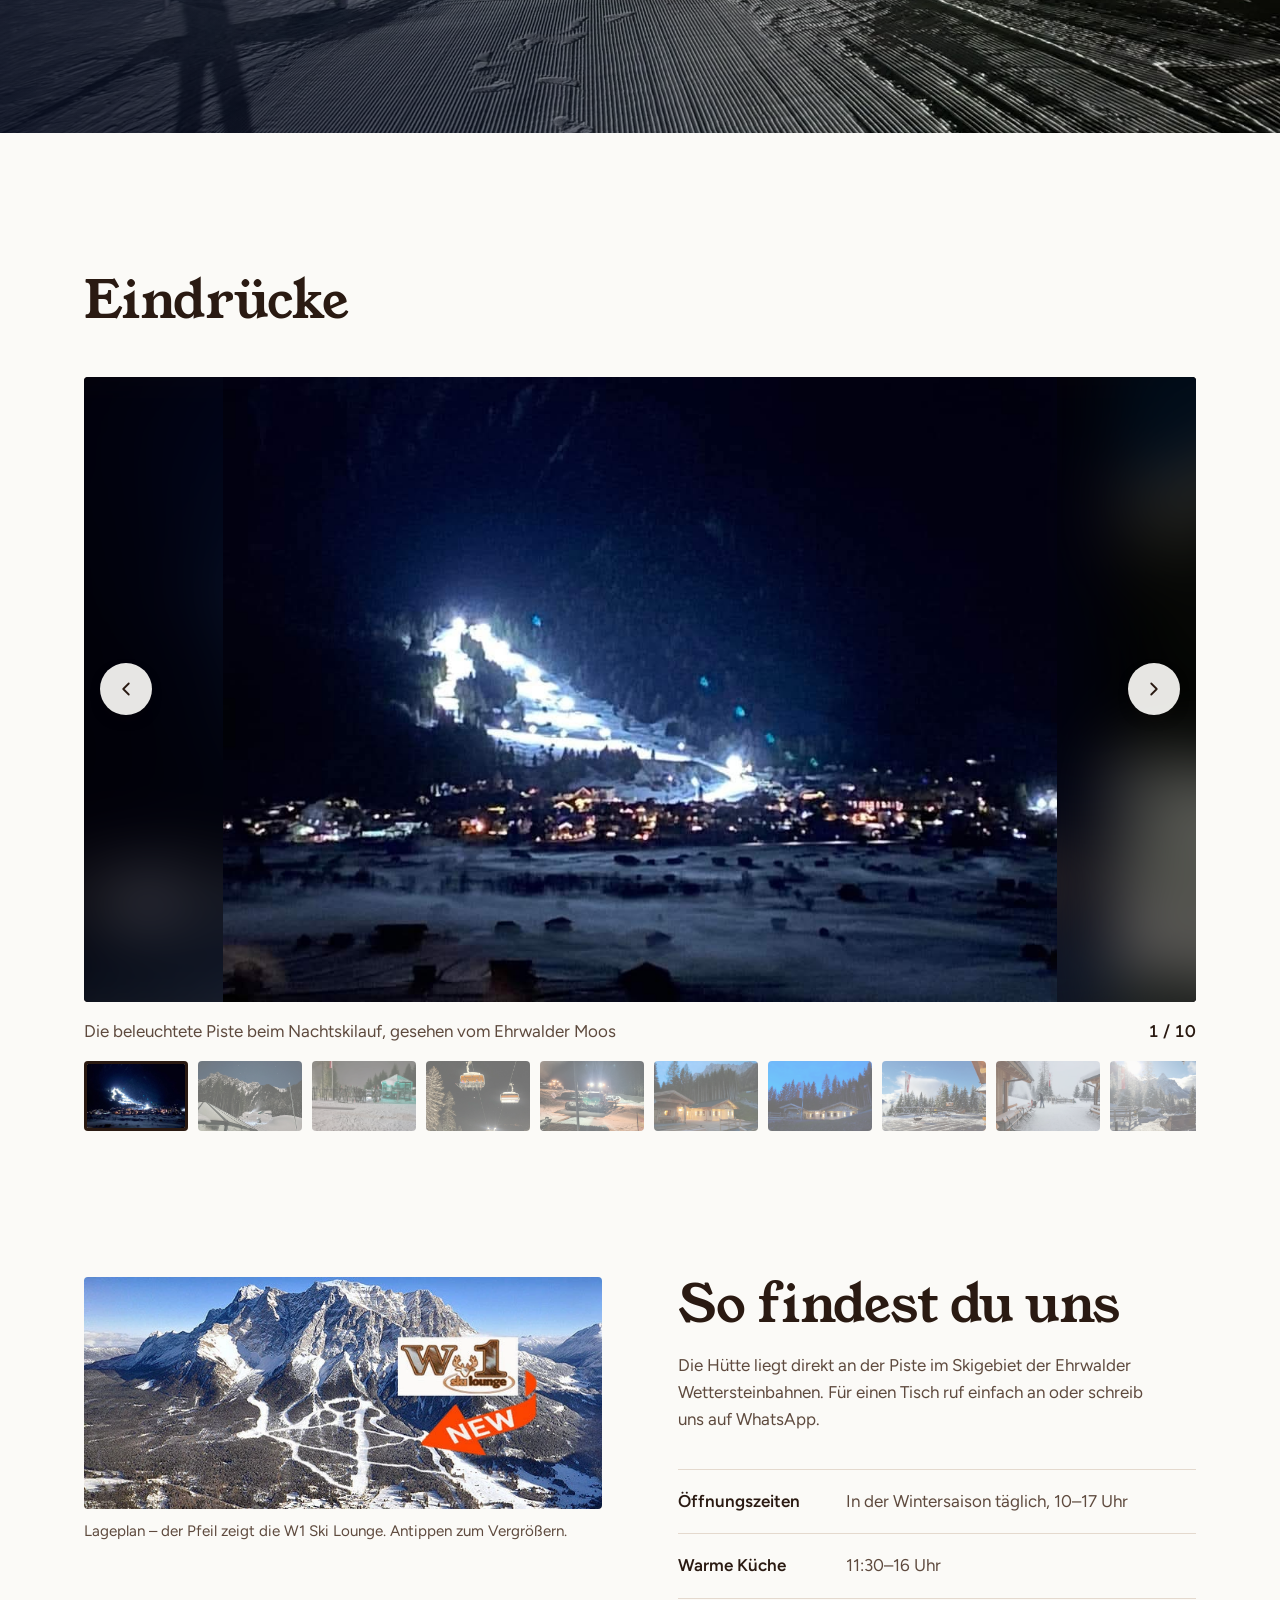
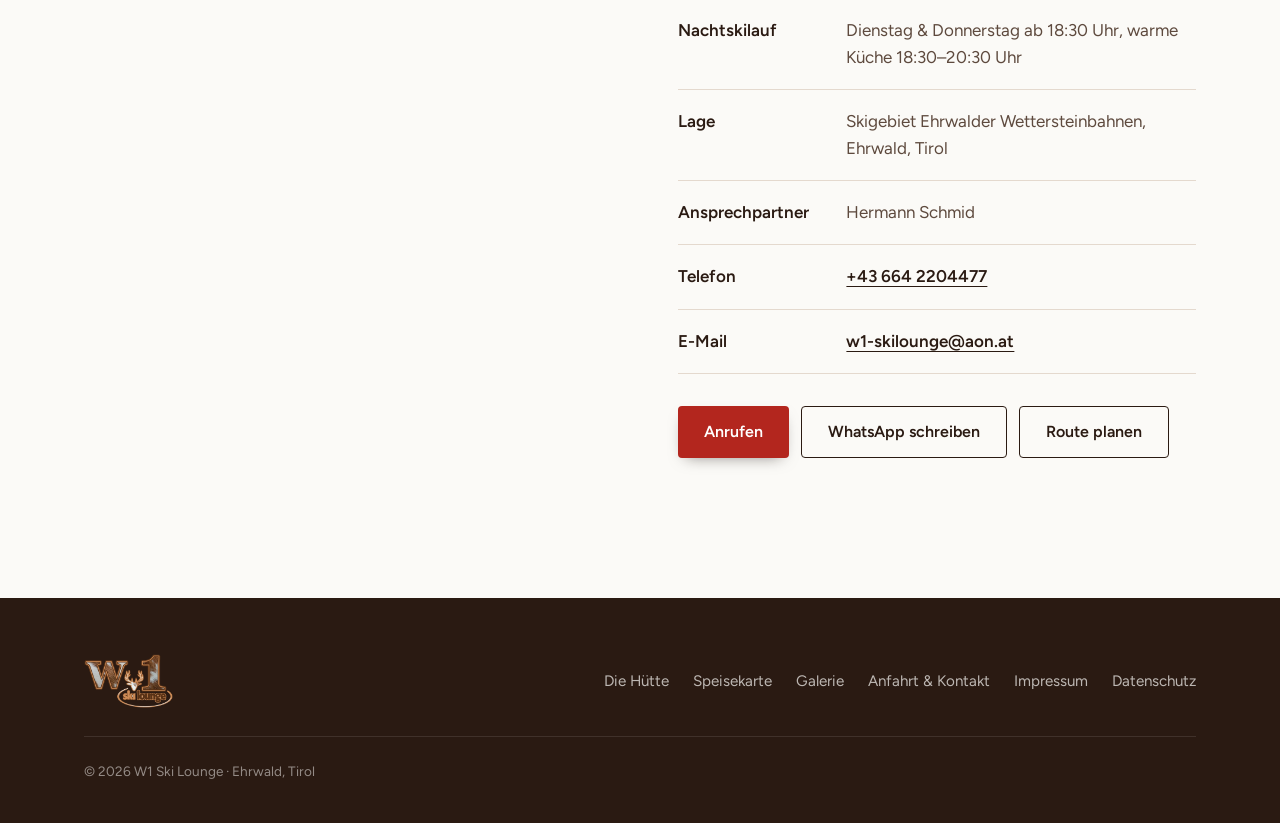
==== commit fbaa95a1: "Add files via upload" ====
--- a/w1-website/index.html
+++ b/w1-website/index.html
@@ -4,7 +4,8 @@
   <meta charset="UTF-8" />
   <meta name="viewport" content="width=device-width, initial-scale=1.0" />
   <title>W1 Ski Lounge – die Hütte an der Piste</title>
-  <meta name="description" content="W1 Ski Lounge an den Ehrwalder Wettersteinbahnen: Tiroler Hüttenküche direkt an der Piste. In der Wintersaison täglich 10–17 Uhr. Reservierung unter +43 664 2204477." />
+  <link rel="stylesheet" href="fonts.css" />
+  <meta name="description" content="W1 Ski Lounge an den Ehrwalder Wettersteinbahnen: Tiroler Hüttenküche direkt an der Piste. In der Wintersaison täglich 10–17 Uhr, warme Küche 11:30–16 Uhr. Reservierung unter +43 664 2204477." />
   <meta name="theme-color" content="#2a1a12" />
   <link rel="canonical" href="https://w1-ehrwald.at/" />
   <meta property="og:type" content="website" />
@@ -13,10 +14,6 @@
   <meta property="og:description" content="Tiroler Hüttenküche direkt an der Piste der Ehrwalder Wettersteinbahnen. Reservierung: +43 664 2204477." />
   <meta property="og:image" content="https://w1-ehrwald.at/img/huette-piste.jpg" />
 
-  <link rel="preconnect" href="https://fonts.googleapis.com" />
-  <link rel="preconnect" href="https://fonts.gstatic.com" crossorigin />
-  <link href="https://fonts.googleapis.com/css2?family=Young+Serif&family=Figtree:ital,wght@0,400;0,500;0,600;0,700;1,400&display=swap" rel="stylesheet" />
-  <link href="https://fonts.googleapis.com/css2?family=Arvo:wght@700&amp;text=1&amp;display=swap" rel="stylesheet" />
 
   <style>
     *, *::before, *::after { box-sizing: border-box; margin: 0; padding: 0; }
@@ -408,7 +405,7 @@
       <div class="wrap">
         <div class="fact">
           <svg viewBox="0 0 24 24" fill="none" stroke="currentColor" stroke-width="2" stroke-linecap="round" stroke-linejoin="round" aria-hidden="true"><circle cx="12" cy="12" r="9"/><path d="M12 7v5l3 2"/></svg>
-          <div><strong>Täglich 10–17 Uhr</strong><span>in der Wintersaison</span></div>
+          <div><strong>Täglich 10–17 Uhr</strong><span>Warme Küche 11:30–16 Uhr</span></div>
         </div>
         <div class="fact">
           <svg viewBox="0 0 24 24" fill="none" stroke="currentColor" stroke-width="2" stroke-linecap="round" stroke-linejoin="round" aria-hidden="true"><path d="m3 20 6-11 4 6 3-4 5 9z"/><path d="M8.2 10.5 9 9l1.2 1.8"/></svg>
@@ -492,7 +489,7 @@
       <img src="img/nacht-zufahrt.jpg" alt="Die beleuchtete W1 Ski Lounge am Abend, davor die frisch präparierte Piste" loading="lazy" width="2000" height="1500" />
       <div class="wrap">
         <h2 id="abend-title">Dienstag &amp; Donnerstag: Nachtskilauf</h2>
-        <p>Ab 18:30 Uhr gibt es bei uns Schweinsripperl und Hendl – genau das Richtige nach den Abfahrten unter Flutlicht.</p>
+        <p>Warme Küche von 18:30 bis 20:30 Uhr: Schweinsripperl und Hendl – genau das Richtige nach den Abfahrten unter Flutlicht.</p>
         <a href="tel:+436642204477" class="btn btn-light">Tisch für den Abend reservieren</a>
       </div>
     </section>
@@ -538,6 +535,8 @@
           <p>Die Hütte liegt direkt an der Piste im Skigebiet der Ehrwalder Wettersteinbahnen. Für einen Tisch ruf einfach an oder schreib uns auf WhatsApp.</p>
           <dl class="info">
             <div class="info-row"><dt>Öffnungszeiten</dt><dd>In der Wintersaison täglich, 10–17 Uhr</dd></div>
+            <div class="info-row"><dt>Warme Küche</dt><dd>11:30–16 Uhr</dd></div>
+            <div class="info-row"><dt>Nachtskilauf</dt><dd>Dienstag &amp; Donnerstag ab 18:30 Uhr, warme Küche 18:30–20:30 Uhr</dd></div>
             <div class="info-row"><dt>Lage</dt><dd>Skigebiet Ehrwalder Wettersteinbahnen, Ehrwald, Tirol</dd></div>
             <div class="info-row"><dt>Ansprechpartner</dt><dd>Hermann Schmid</dd></div>
             <div class="info-row"><dt>Telefon</dt><dd><a href="tel:+436642204477">+43 664 2204477</a></dd></div>
--- a/w1-website/fonts.css
+++ b/w1-website/fonts.css
@@ -0,0 +1,117 @@
+/* latin-ext */
+@font-face {
+  font-family: 'Figtree';
+  font-style: italic;
+  font-weight: 400;
+  font-display: swap;
+  src: url("fonts/figtree-italic-latin-ext.woff2") format('woff2');
+  unicode-range: U+0100-02BA, U+02BD-02C5, U+02C7-02CC, U+02CE-02D7, U+02DD-02FF, U+0304, U+0308, U+0329, U+1D00-1DBF, U+1E00-1E9F, U+1EF2-1EFF, U+2020, U+20A0-20AB, U+20AD-20C4, U+2113, U+2C60-2C7F, U+A720-A7FF;
+}
+/* latin */
+@font-face {
+  font-family: 'Figtree';
+  font-style: italic;
+  font-weight: 400;
+  font-display: swap;
+  src: url("fonts/figtree-italic-latin.woff2") format('woff2');
+  unicode-range: U+0000-00FF, U+0131, U+0152-0153, U+02BB-02BC, U+02C6, U+02DA, U+02DC, U+0304, U+0308, U+0329, U+2000-206F, U+20AC, U+2122, U+2191, U+2193, U+2212, U+2215, U+FEFF, U+FFFD;
+}
+/* latin-ext */
+@font-face {
+  font-family: 'Figtree';
+  font-style: normal;
+  font-weight: 400;
+  font-display: swap;
+  src: url("fonts/figtree-normal-latin-ext.woff2") format('woff2');
+  unicode-range: U+0100-02BA, U+02BD-02C5, U+02C7-02CC, U+02CE-02D7, U+02DD-02FF, U+0304, U+0308, U+0329, U+1D00-1DBF, U+1E00-1E9F, U+1EF2-1EFF, U+2020, U+20A0-20AB, U+20AD-20C4, U+2113, U+2C60-2C7F, U+A720-A7FF;
+}
+/* latin */
+@font-face {
+  font-family: 'Figtree';
+  font-style: normal;
+  font-weight: 400;
+  font-display: swap;
+  src: url("fonts/figtree-normal-latin.woff2") format('woff2');
+  unicode-range: U+0000-00FF, U+0131, U+0152-0153, U+02BB-02BC, U+02C6, U+02DA, U+02DC, U+0304, U+0308, U+0329, U+2000-206F, U+20AC, U+2122, U+2191, U+2193, U+2212, U+2215, U+FEFF, U+FFFD;
+}
+/* latin-ext */
+@font-face {
+  font-family: 'Figtree';
+  font-style: normal;
+  font-weight: 500;
+  font-display: swap;
+  src: url("fonts/figtree-normal-latin-ext.woff2") format('woff2');
+  unicode-range: U+0100-02BA, U+02BD-02C5, U+02C7-02CC, U+02CE-02D7, U+02DD-02FF, U+0304, U+0308, U+0329, U+1D00-1DBF, U+1E00-1E9F, U+1EF2-1EFF, U+2020, U+20A0-20AB, U+20AD-20C4, U+2113, U+2C60-2C7F, U+A720-A7FF;
+}
+/* latin */
+@font-face {
+  font-family: 'Figtree';
+  font-style: normal;
+  font-weight: 500;
+  font-display: swap;
+  src: url("fonts/figtree-normal-latin.woff2") format('woff2');
+  unicode-range: U+0000-00FF, U+0131, U+0152-0153, U+02BB-02BC, U+02C6, U+02DA, U+02DC, U+0304, U+0308, U+0329, U+2000-206F, U+20AC, U+2122, U+2191, U+2193, U+2212, U+2215, U+FEFF, U+FFFD;
+}
+/* latin-ext */
+@font-face {
+  font-family: 'Figtree';
+  font-style: normal;
+  font-weight: 600;
+  font-display: swap;
+  src: url("fonts/figtree-normal-latin-ext.woff2") format('woff2');
+  unicode-range: U+0100-02BA, U+02BD-02C5, U+02C7-02CC, U+02CE-02D7, U+02DD-02FF, U+0304, U+0308, U+0329, U+1D00-1DBF, U+1E00-1E9F, U+1EF2-1EFF, U+2020, U+20A0-20AB, U+20AD-20C4, U+2113, U+2C60-2C7F, U+A720-A7FF;
+}
+/* latin */
+@font-face {
+  font-family: 'Figtree';
+  font-style: normal;
+  font-weight: 600;
+  font-display: swap;
+  src: url("fonts/figtree-normal-latin.woff2") format('woff2');
+  unicode-range: U+0000-00FF, U+0131, U+0152-0153, U+02BB-02BC, U+02C6, U+02DA, U+02DC, U+0304, U+0308, U+0329, U+2000-206F, U+20AC, U+2122, U+2191, U+2193, U+2212, U+2215, U+FEFF, U+FFFD;
+}
+/* latin-ext */
+@font-face {
+  font-family: 'Figtree';
+  font-style: normal;
+  font-weight: 700;
+  font-display: swap;
+  src: url("fonts/figtree-normal-latin-ext.woff2") format('woff2');
+  unicode-range: U+0100-02BA, U+02BD-02C5, U+02C7-02CC, U+02CE-02D7, U+02DD-02FF, U+0304, U+0308, U+0329, U+1D00-1DBF, U+1E00-1E9F, U+1EF2-1EFF, U+2020, U+20A0-20AB, U+20AD-20C4, U+2113, U+2C60-2C7F, U+A720-A7FF;
+}
+/* latin */
+@font-face {
+  font-family: 'Figtree';
+  font-style: normal;
+  font-weight: 700;
+  font-display: swap;
+  src: url("fonts/figtree-normal-latin.woff2") format('woff2');
+  unicode-range: U+0000-00FF, U+0131, U+0152-0153, U+02BB-02BC, U+02C6, U+02DA, U+02DC, U+0304, U+0308, U+0329, U+2000-206F, U+20AC, U+2122, U+2191, U+2193, U+2212, U+2215, U+FEFF, U+FFFD;
+}
+/* latin-ext */
+@font-face {
+  font-family: 'Young Serif';
+  font-style: normal;
+  font-weight: 400;
+  font-display: swap;
+  src: url("fonts/young-serif-normal-latin-ext.woff2") format('woff2');
+  unicode-range: U+0100-02BA, U+02BD-02C5, U+02C7-02CC, U+02CE-02D7, U+02DD-02FF, U+0304, U+0308, U+0329, U+1D00-1DBF, U+1E00-1E9F, U+1EF2-1EFF, U+2020, U+20A0-20AB, U+20AD-20C4, U+2113, U+2C60-2C7F, U+A720-A7FF;
+}
+/* latin */
+@font-face {
+  font-family: 'Young Serif';
+  font-style: normal;
+  font-weight: 400;
+  font-display: swap;
+  src: url("fonts/young-serif-normal-latin.woff2") format('woff2');
+  unicode-range: U+0000-00FF, U+0131, U+0152-0153, U+02BB-02BC, U+02C6, U+02DA, U+02DC, U+0304, U+0308, U+0329, U+2000-206F, U+20AC, U+2122, U+2191, U+2193, U+2212, U+2215, U+FEFF, U+FFFD;
+}
+/* subset */
+@font-face {
+  font-family: 'Arvo';
+  font-style: normal;
+  font-weight: 700;
+  font-display: swap;
+  src: url("fonts/arvo-normal-subset.woff2") format('woff2');
+  unicode-range: U+31;
+}
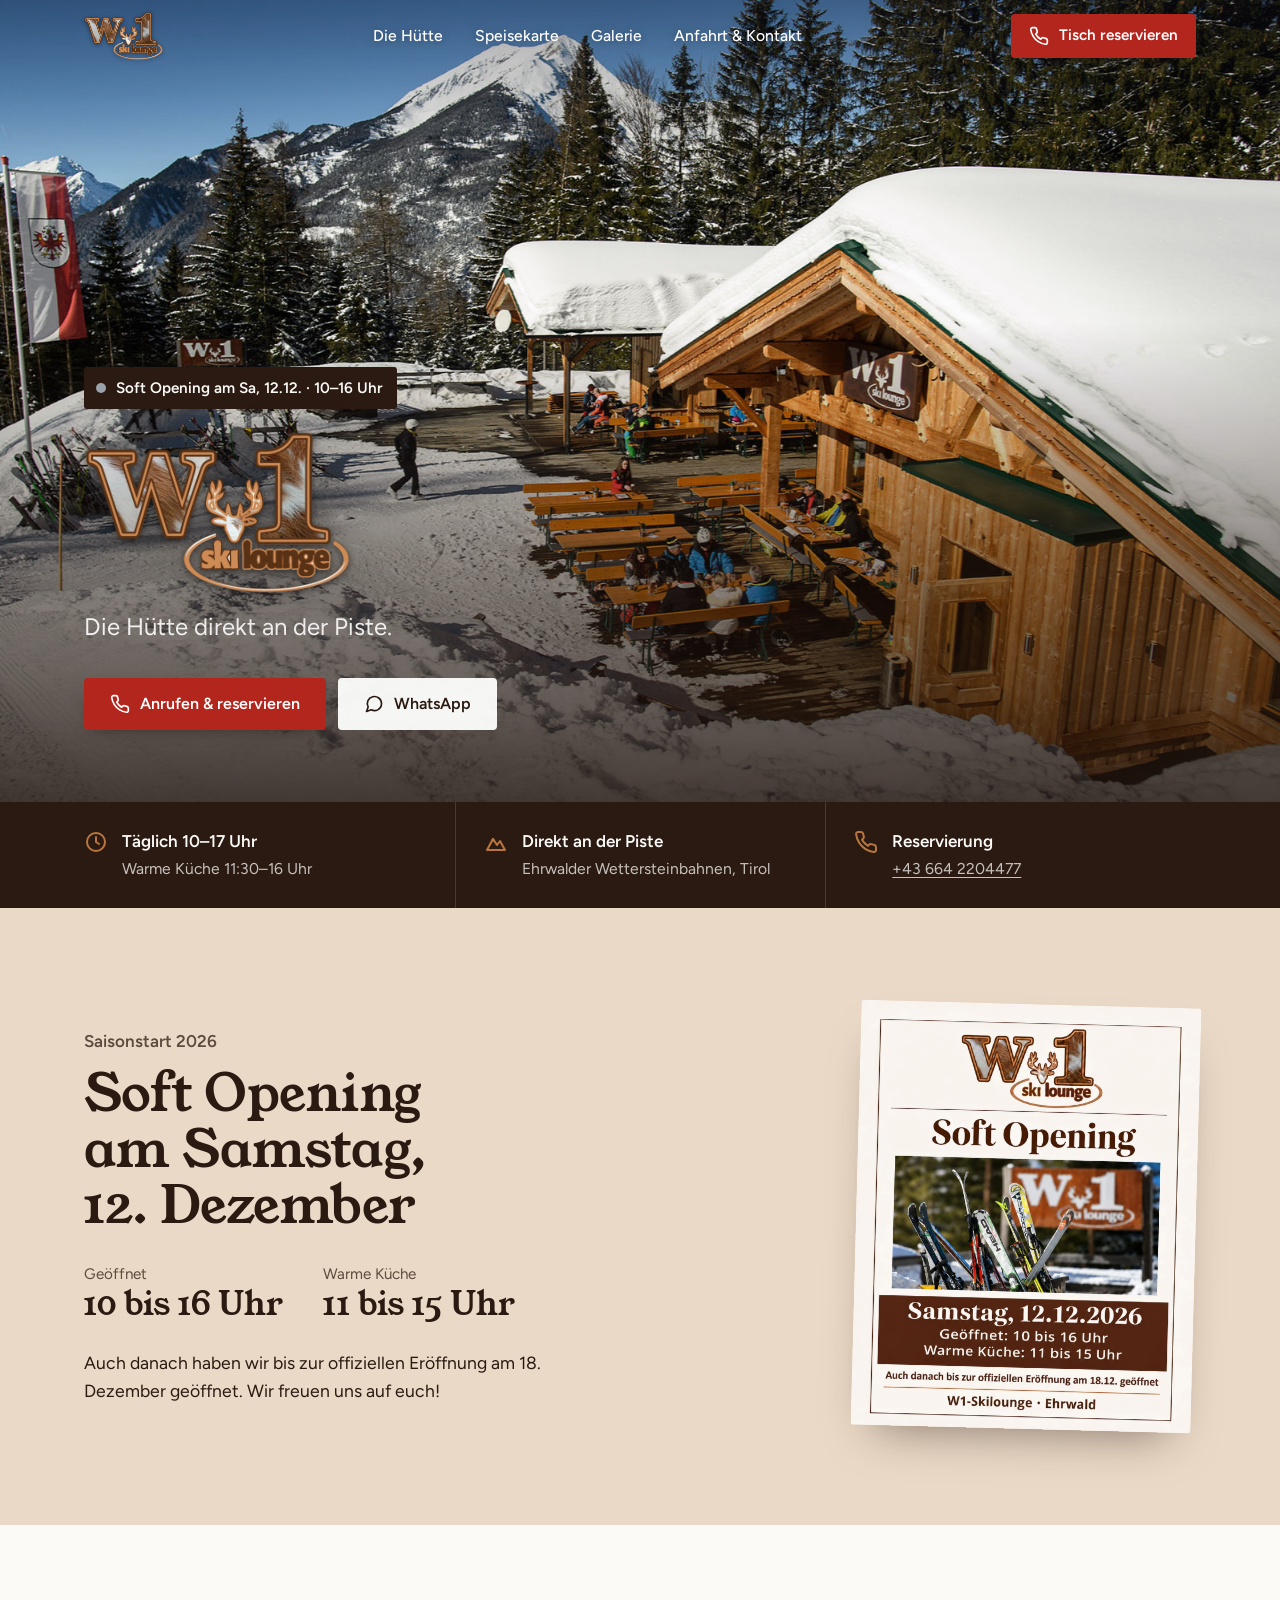
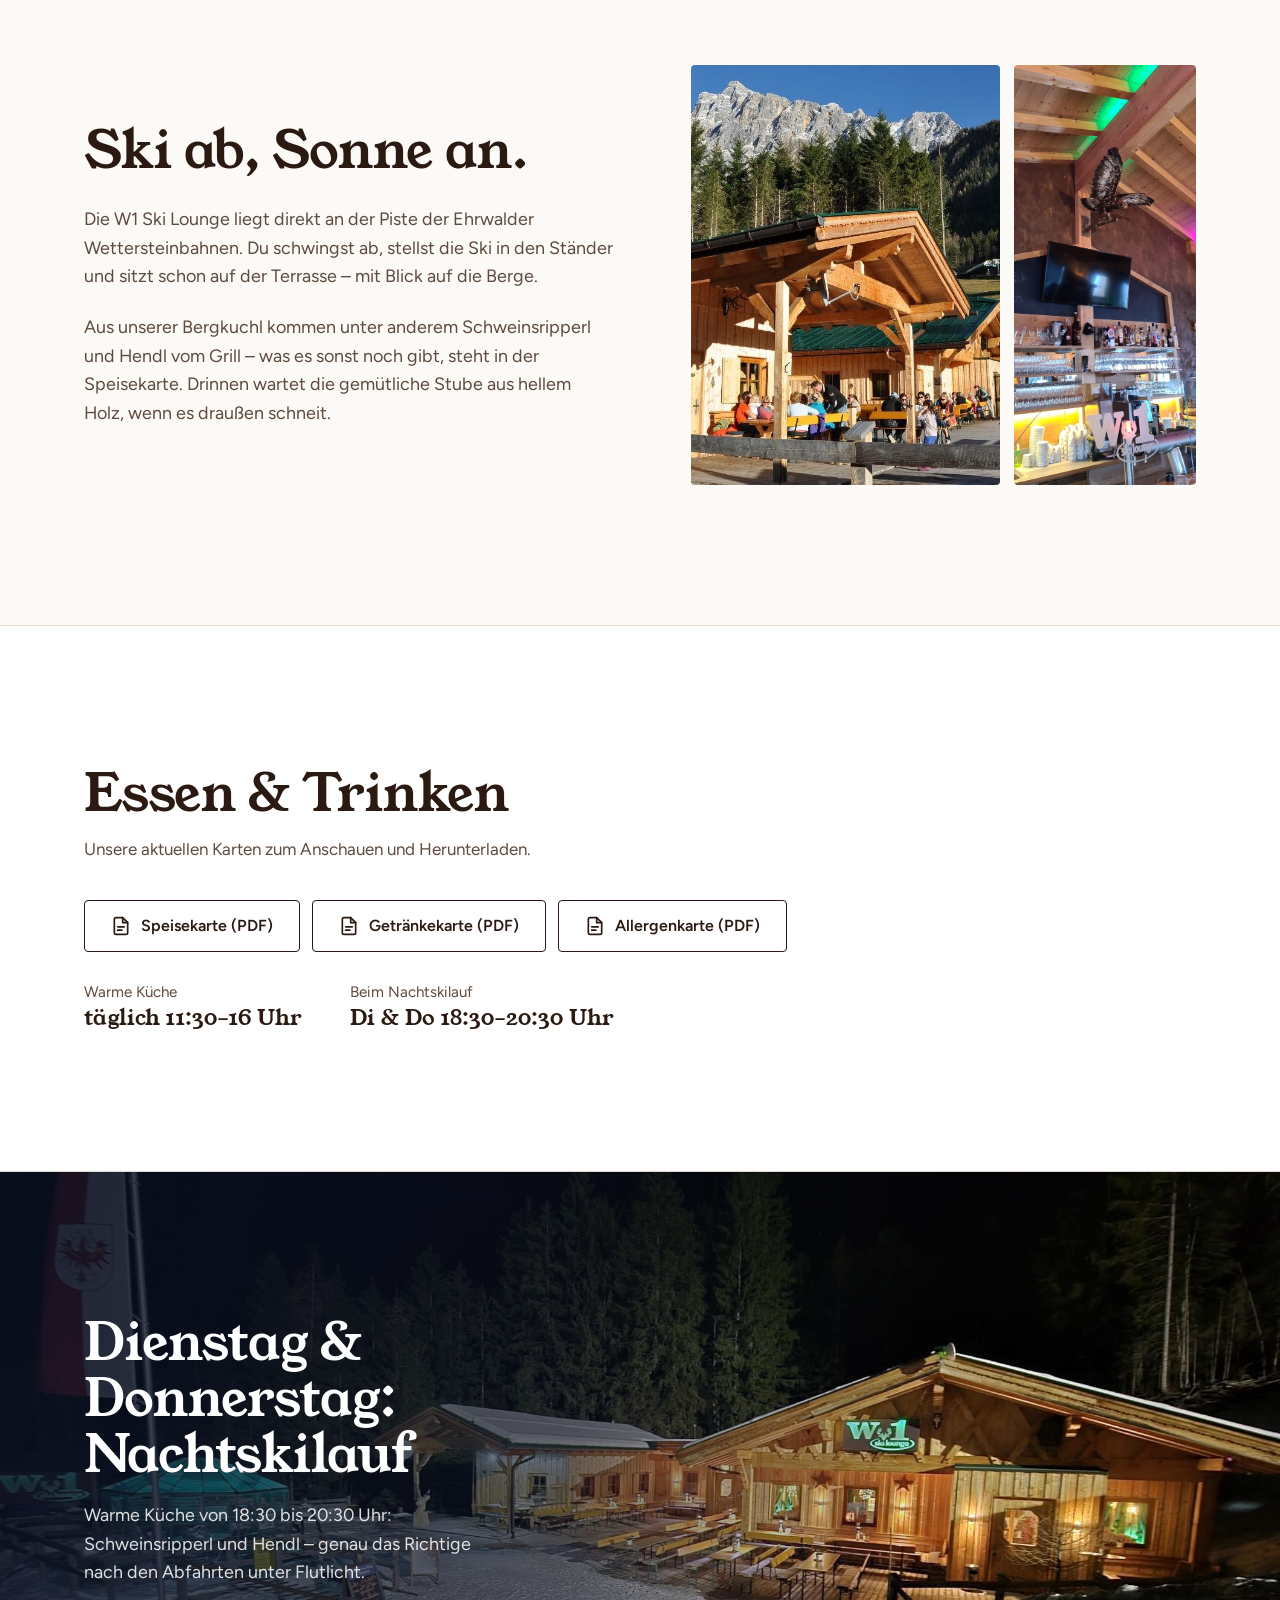
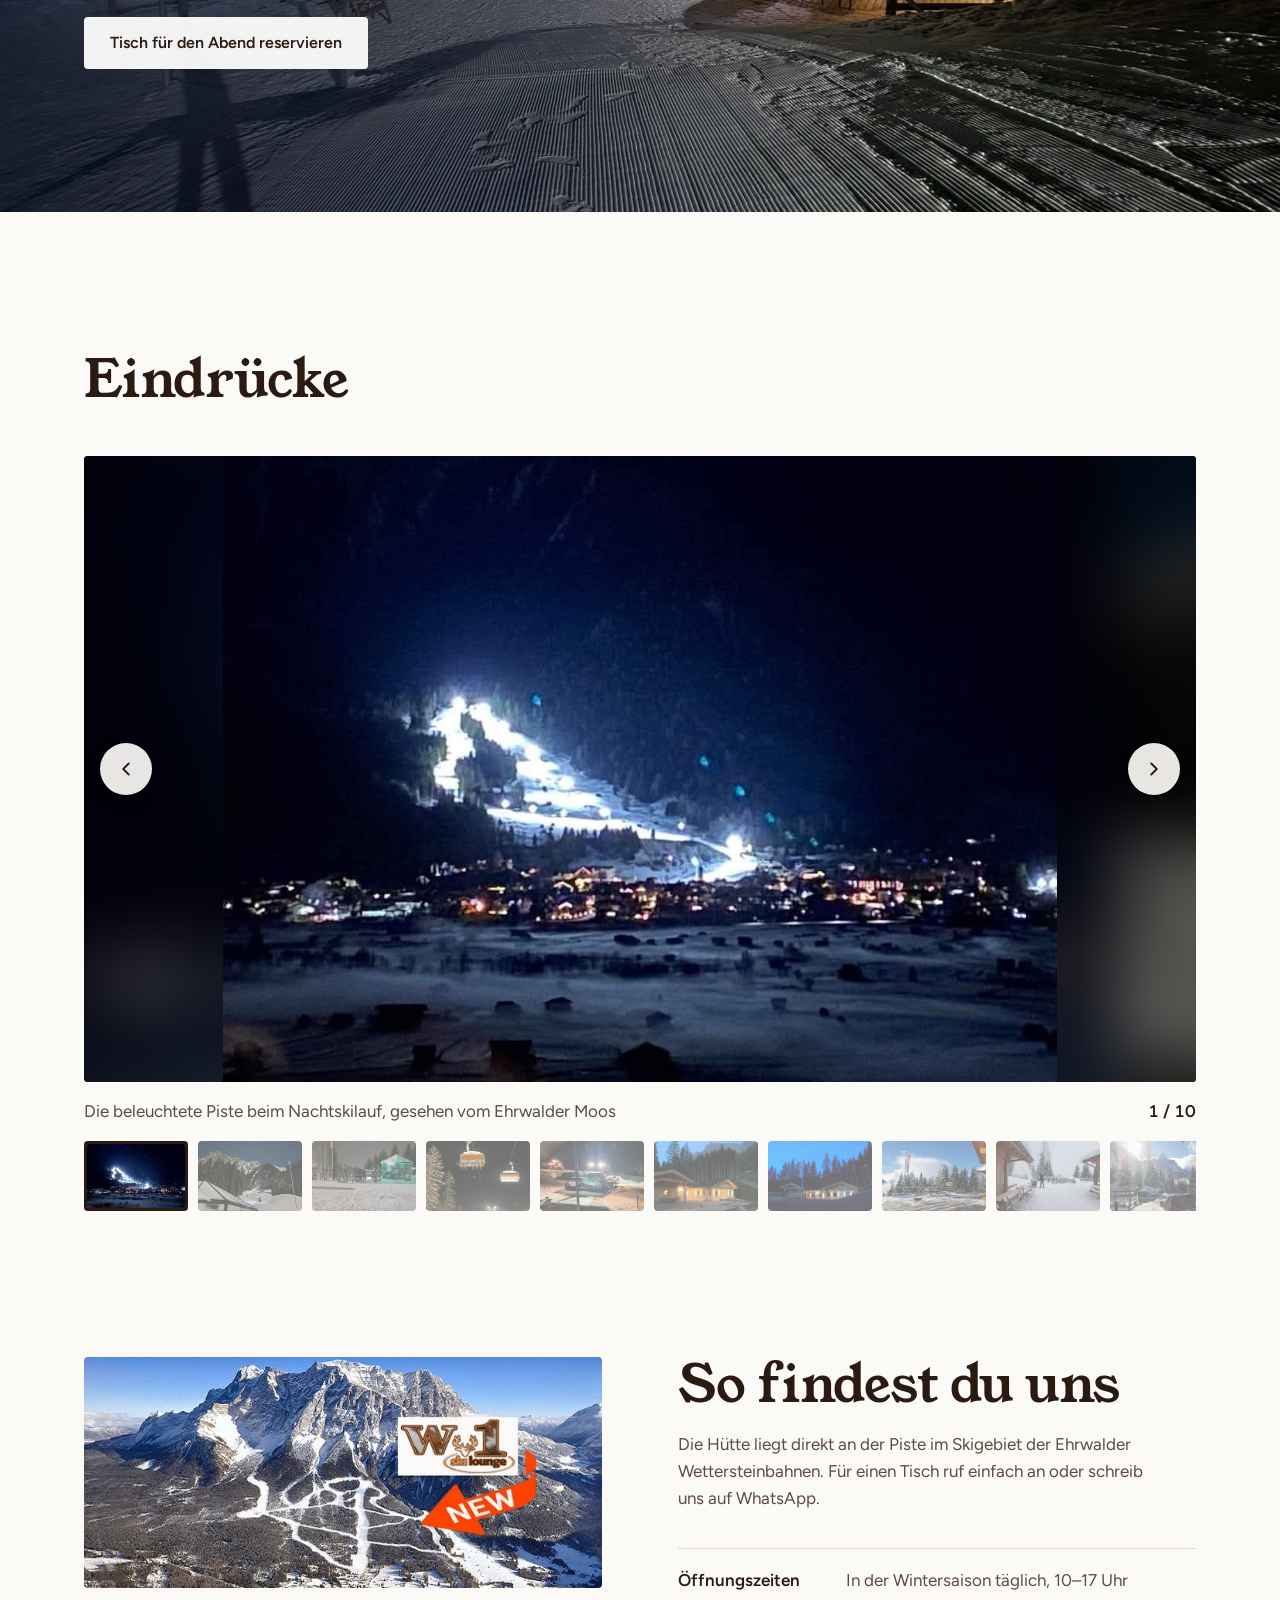
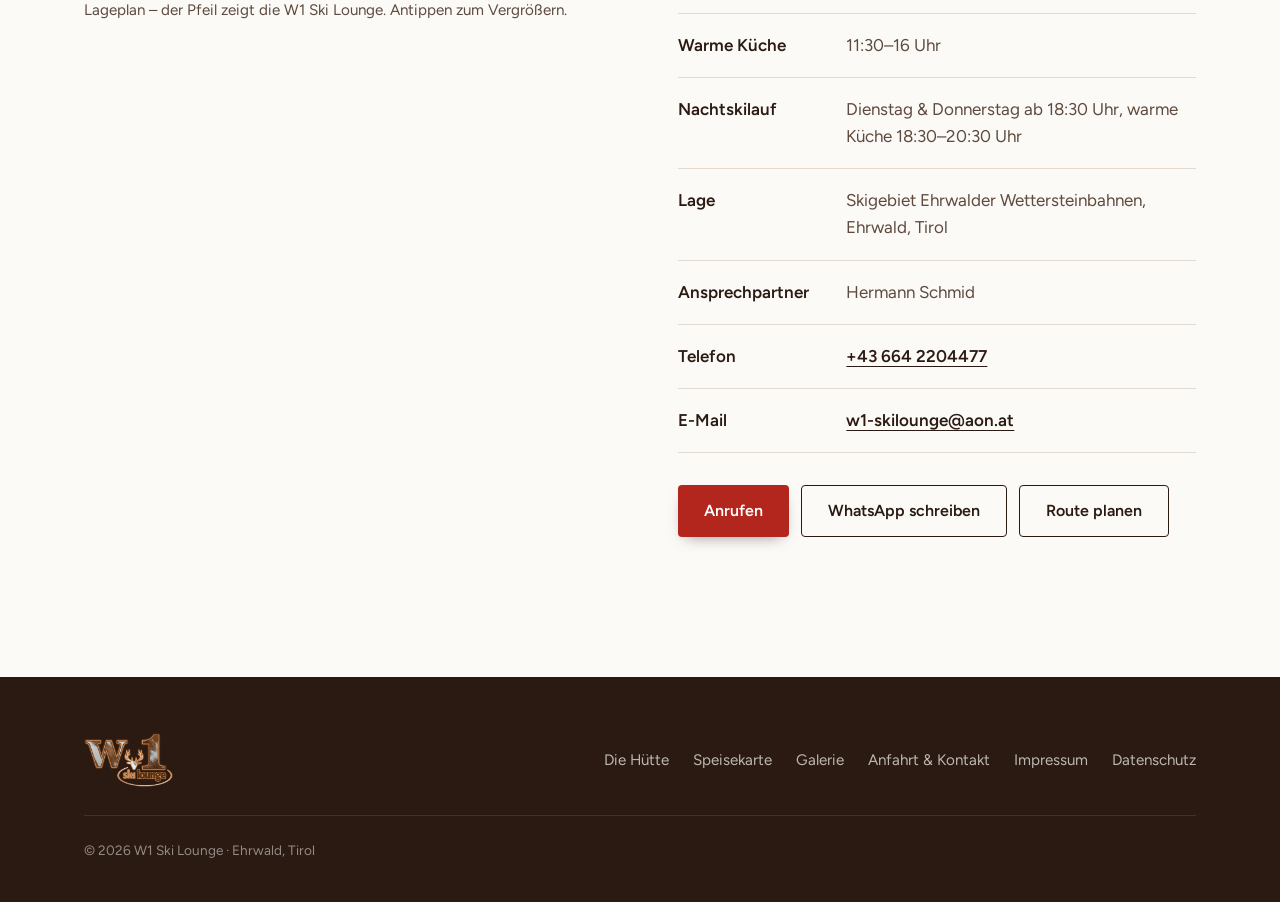
==== commit 65f3ba91: "Add files via upload" ====
--- a/w1-website/index.html
+++ b/w1-website/index.html
@@ -177,6 +177,9 @@
     .menu-head { display: flex; justify-content: space-between; align-items: end; gap: 32px; flex-wrap: wrap; }
     .menu-head p { color: var(--ink-2); max-width: 46ch; margin-top: 14px;  text-wrap: pretty; }
     .menu-cards { list-style: none; display: flex; flex-wrap: wrap; gap: 12px; margin-top: 36px; }
+    .kitchen { display: flex; flex-wrap: wrap; gap: 12px 48px; margin-top: 28px; }
+    .kitchen dt { font-size: .95rem; color: var(--ink-2); }
+    .kitchen dd { font-family: var(--serif); font-size: 1.35rem; line-height: 1.25; }
 
     /* ── Abend-Band ── */
     .evening { position: relative; color: #fff; background: var(--night); overflow: hidden; }
@@ -481,6 +484,10 @@
             </a>
           </li>
         </ul>
+        <dl class="kitchen">
+          <div><dt>Warme Küche</dt><dd>täglich 11:30–16 Uhr</dd></div>
+          <div><dt>Beim Nachtskilauf</dt><dd>Di &amp; Do 18:30–20:30 Uhr</dd></div>
+        </dl>
       </div>
     </section>
 
